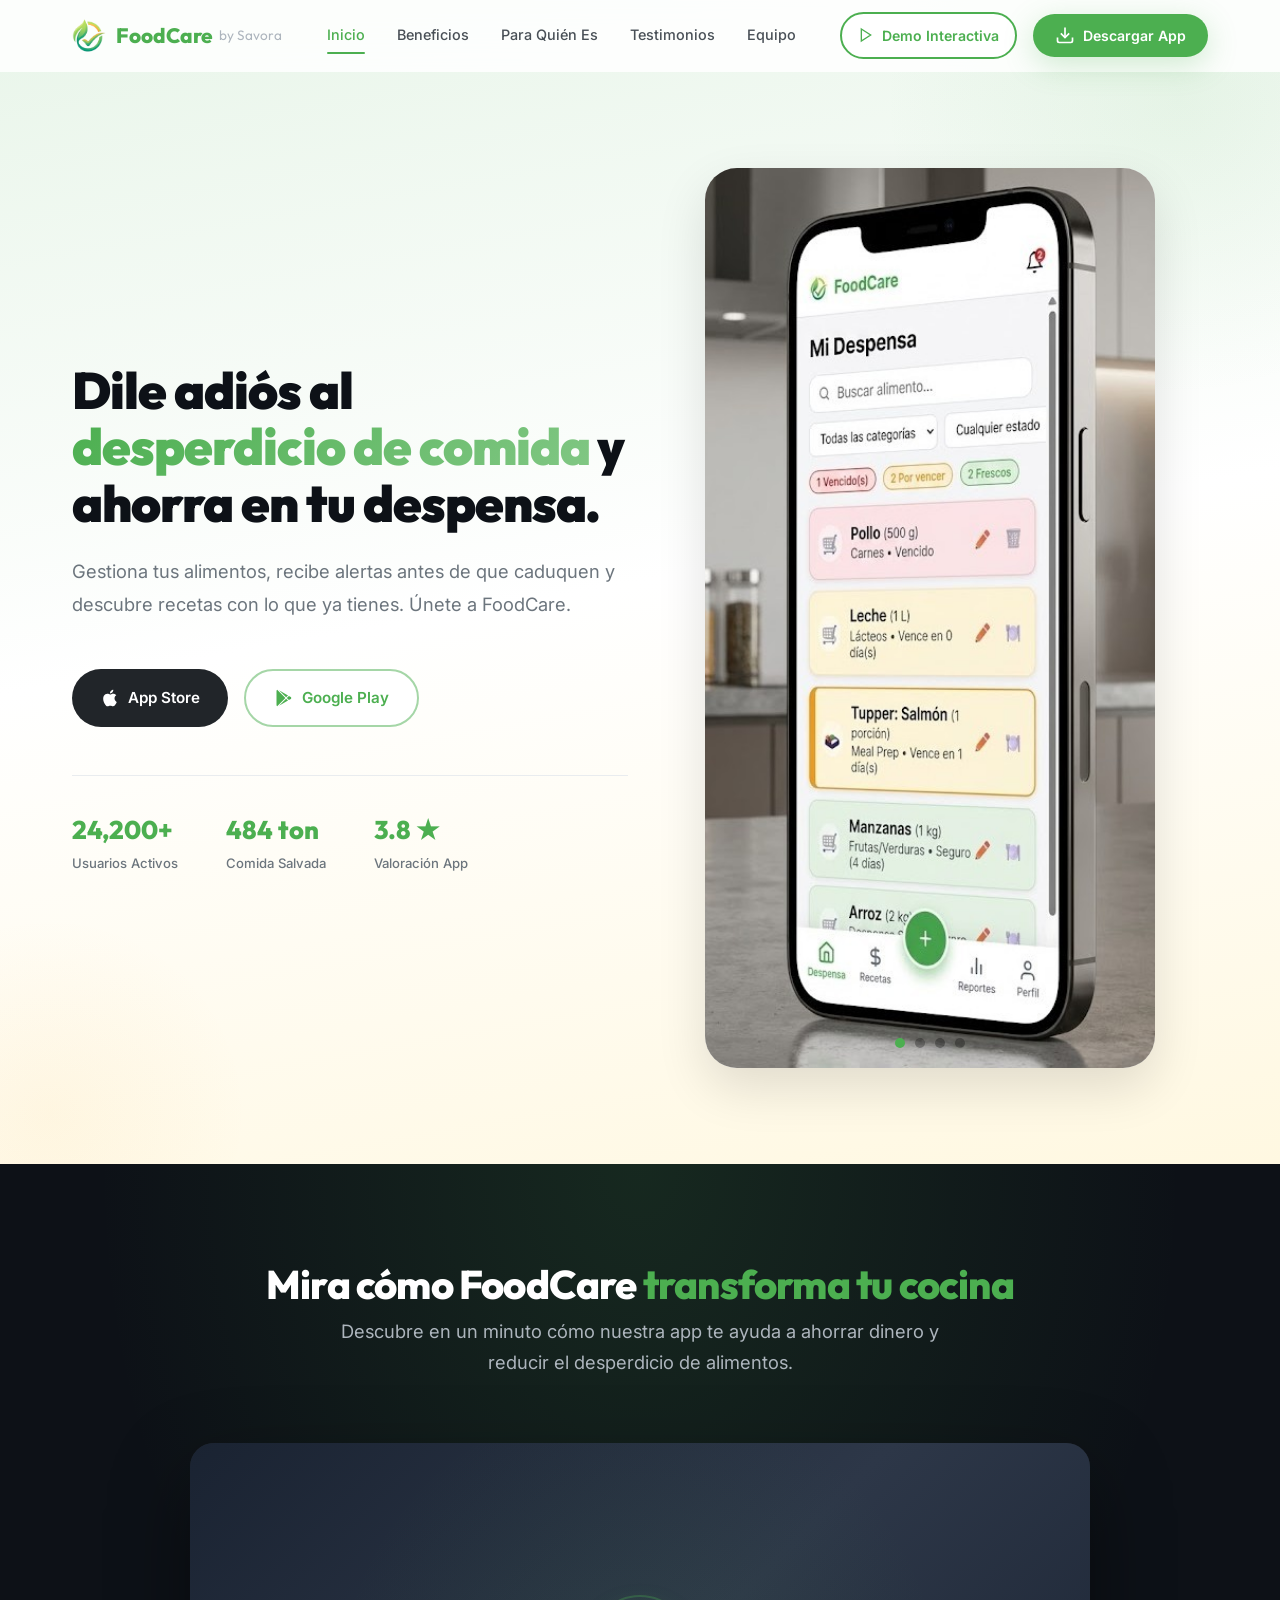
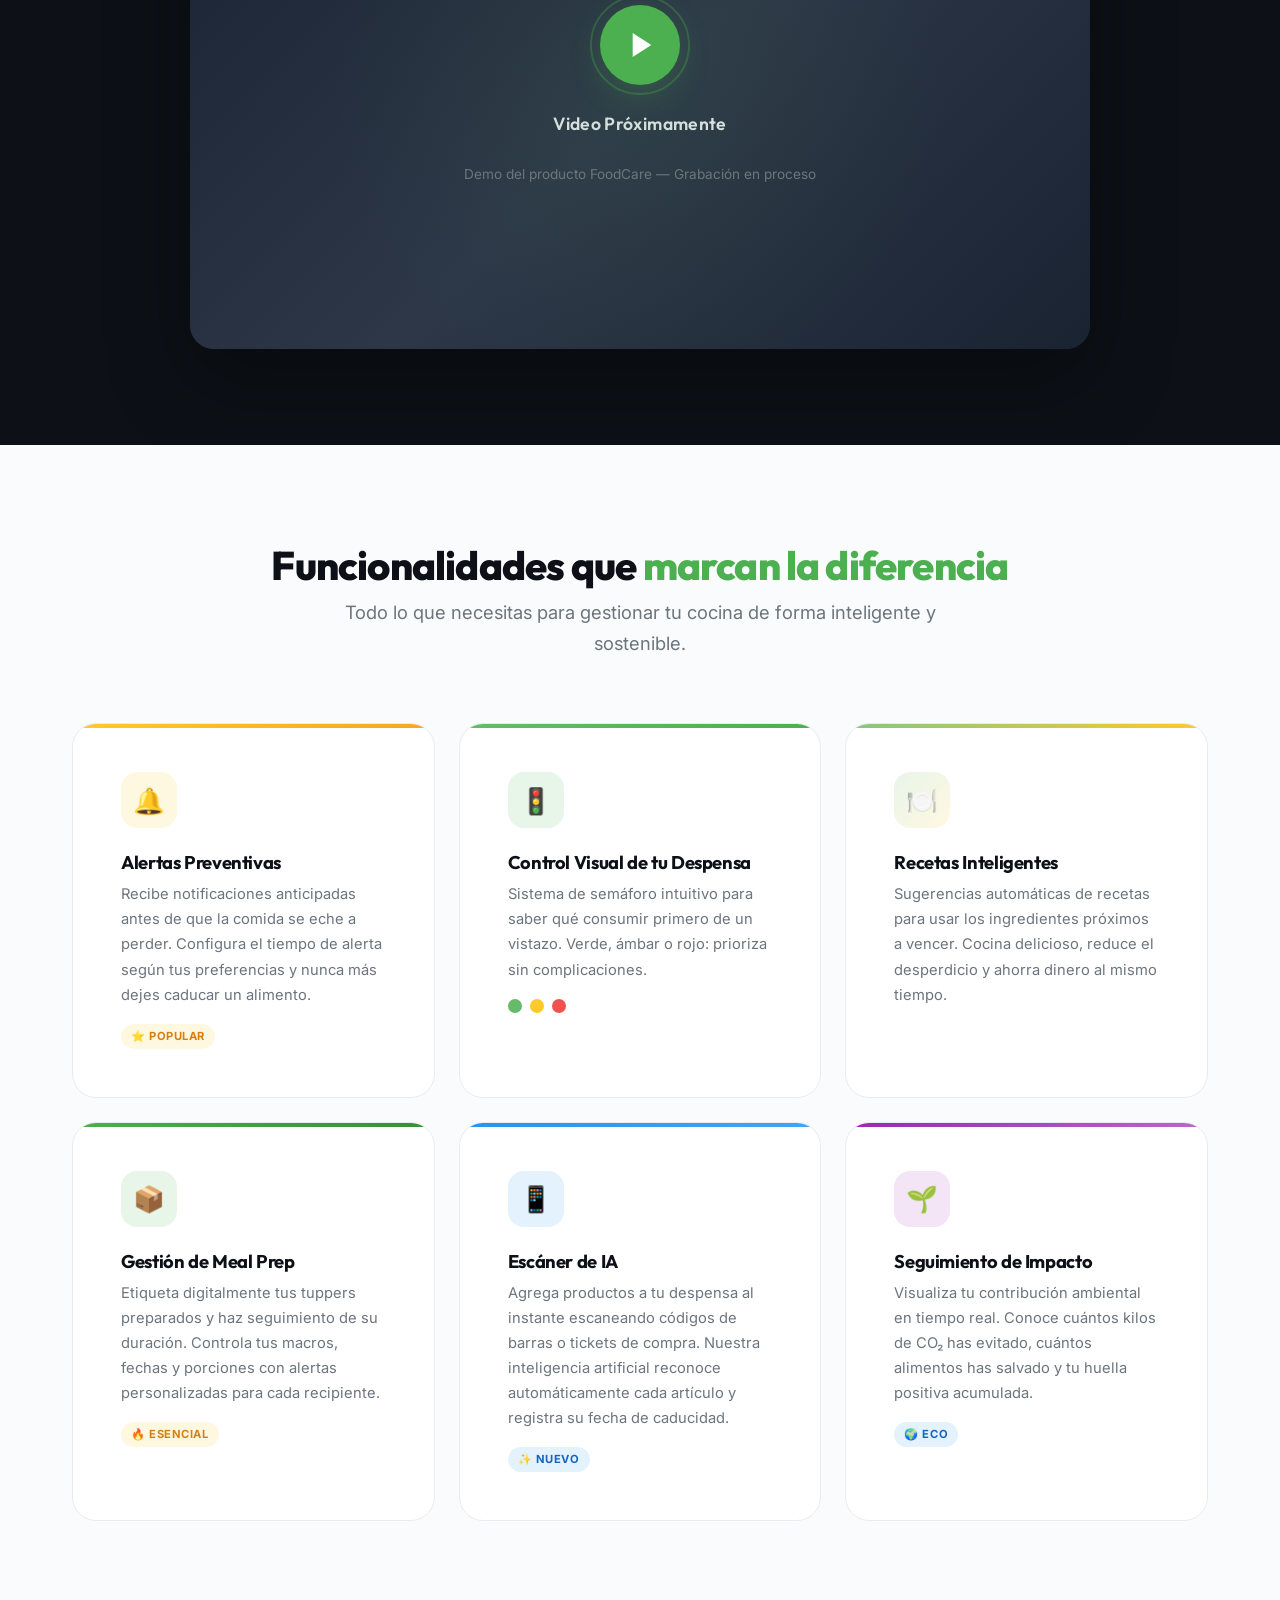
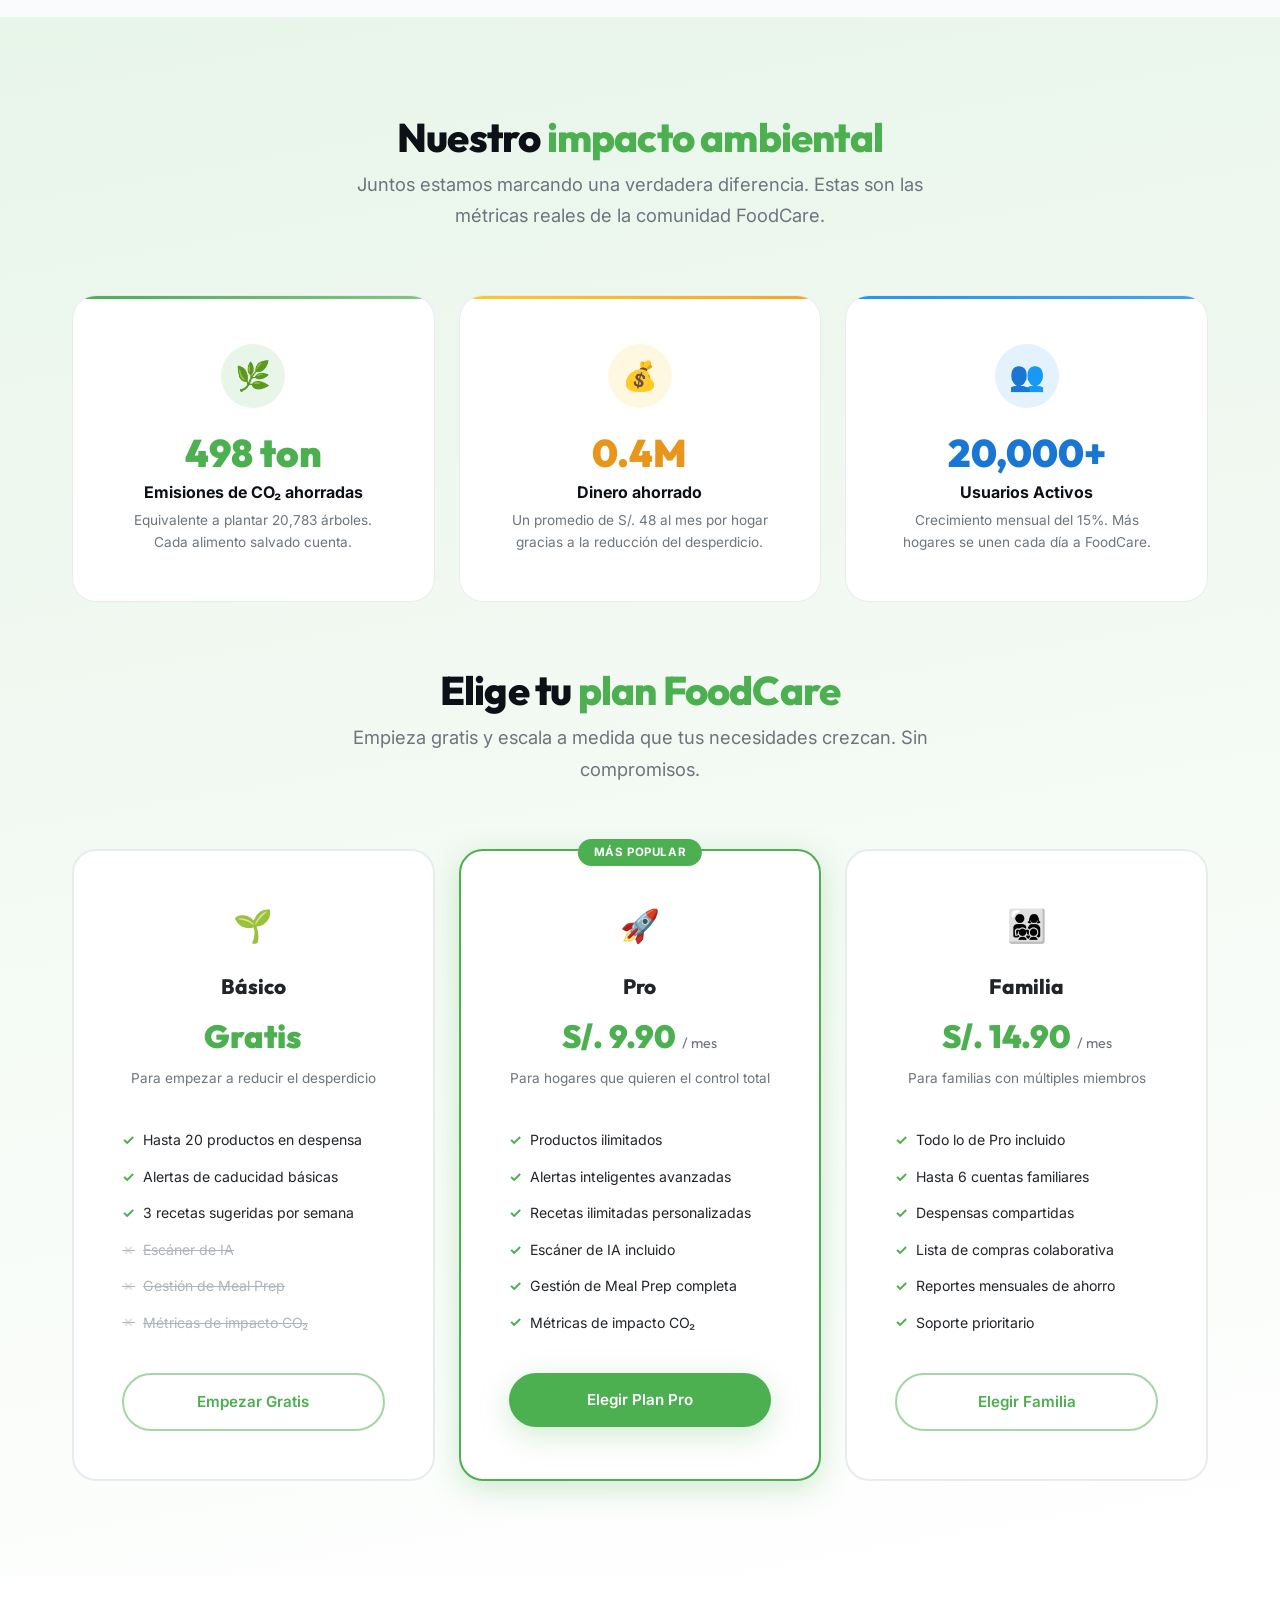
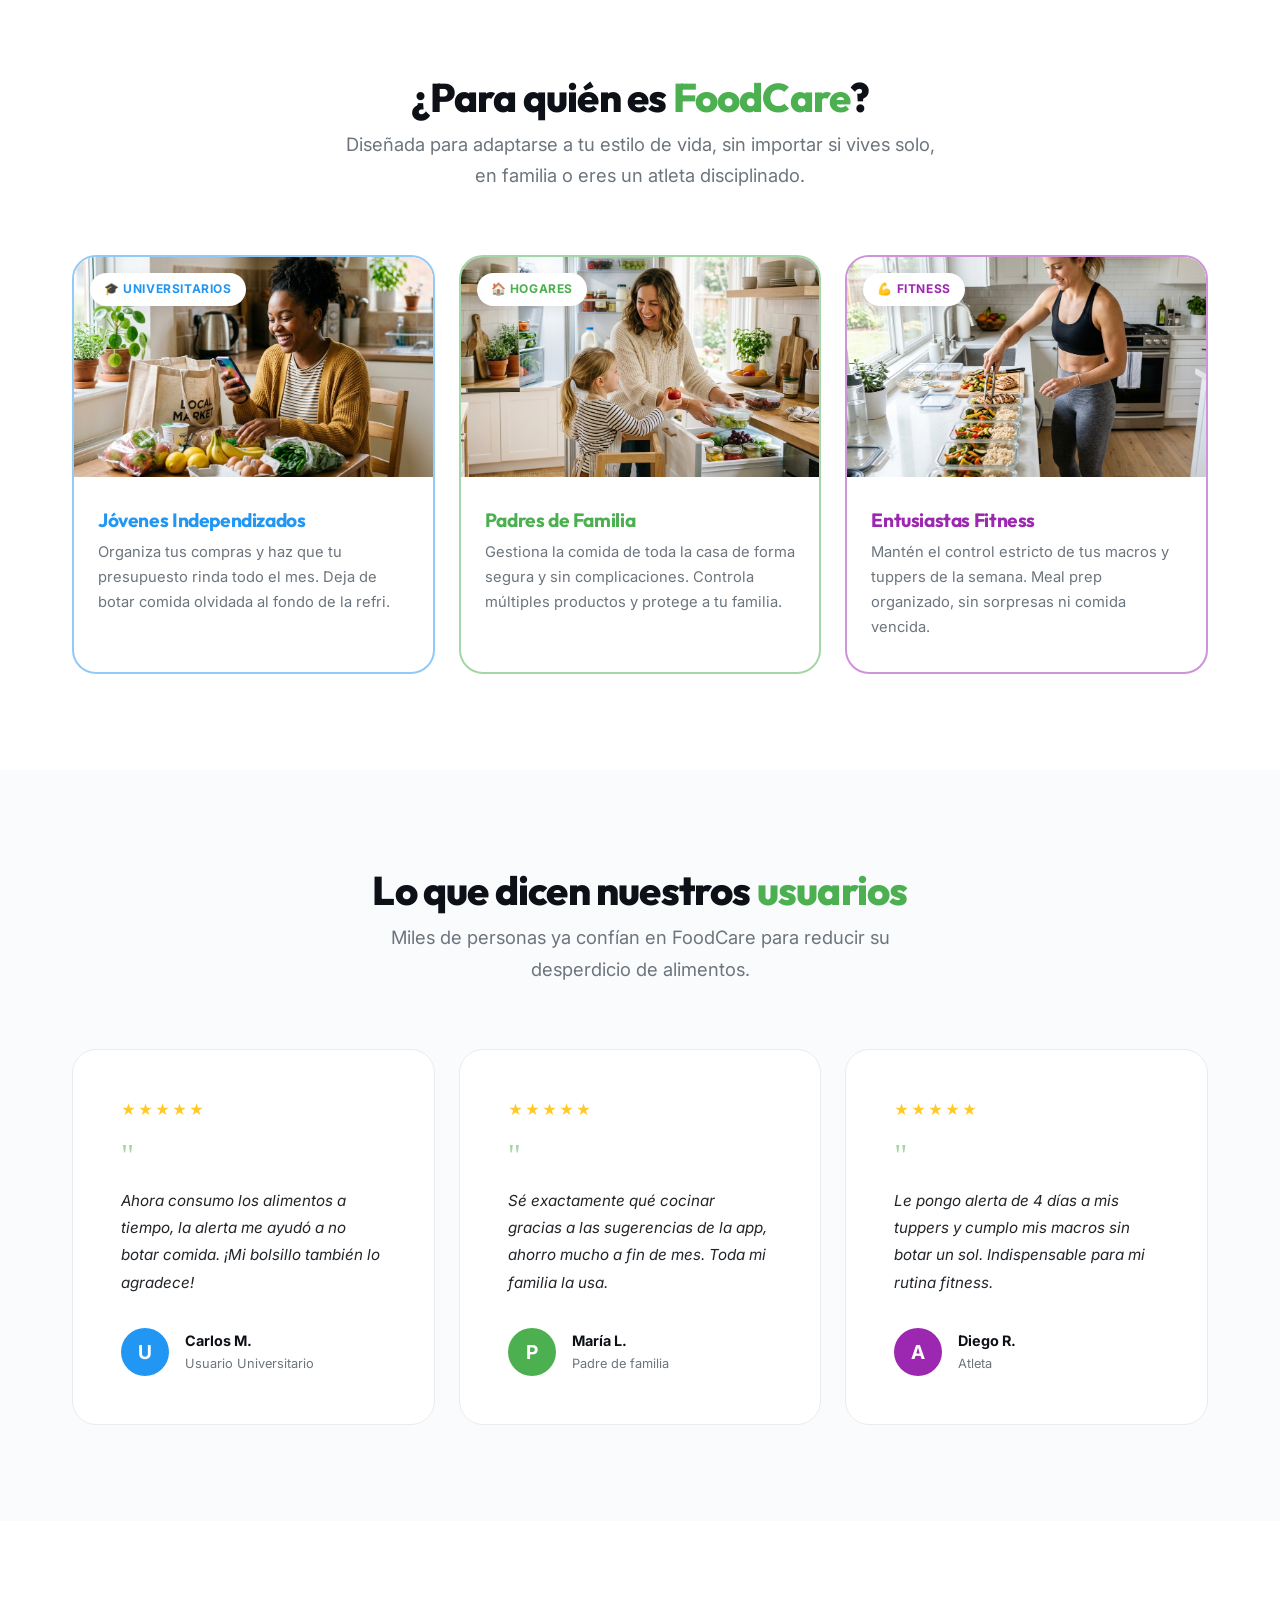
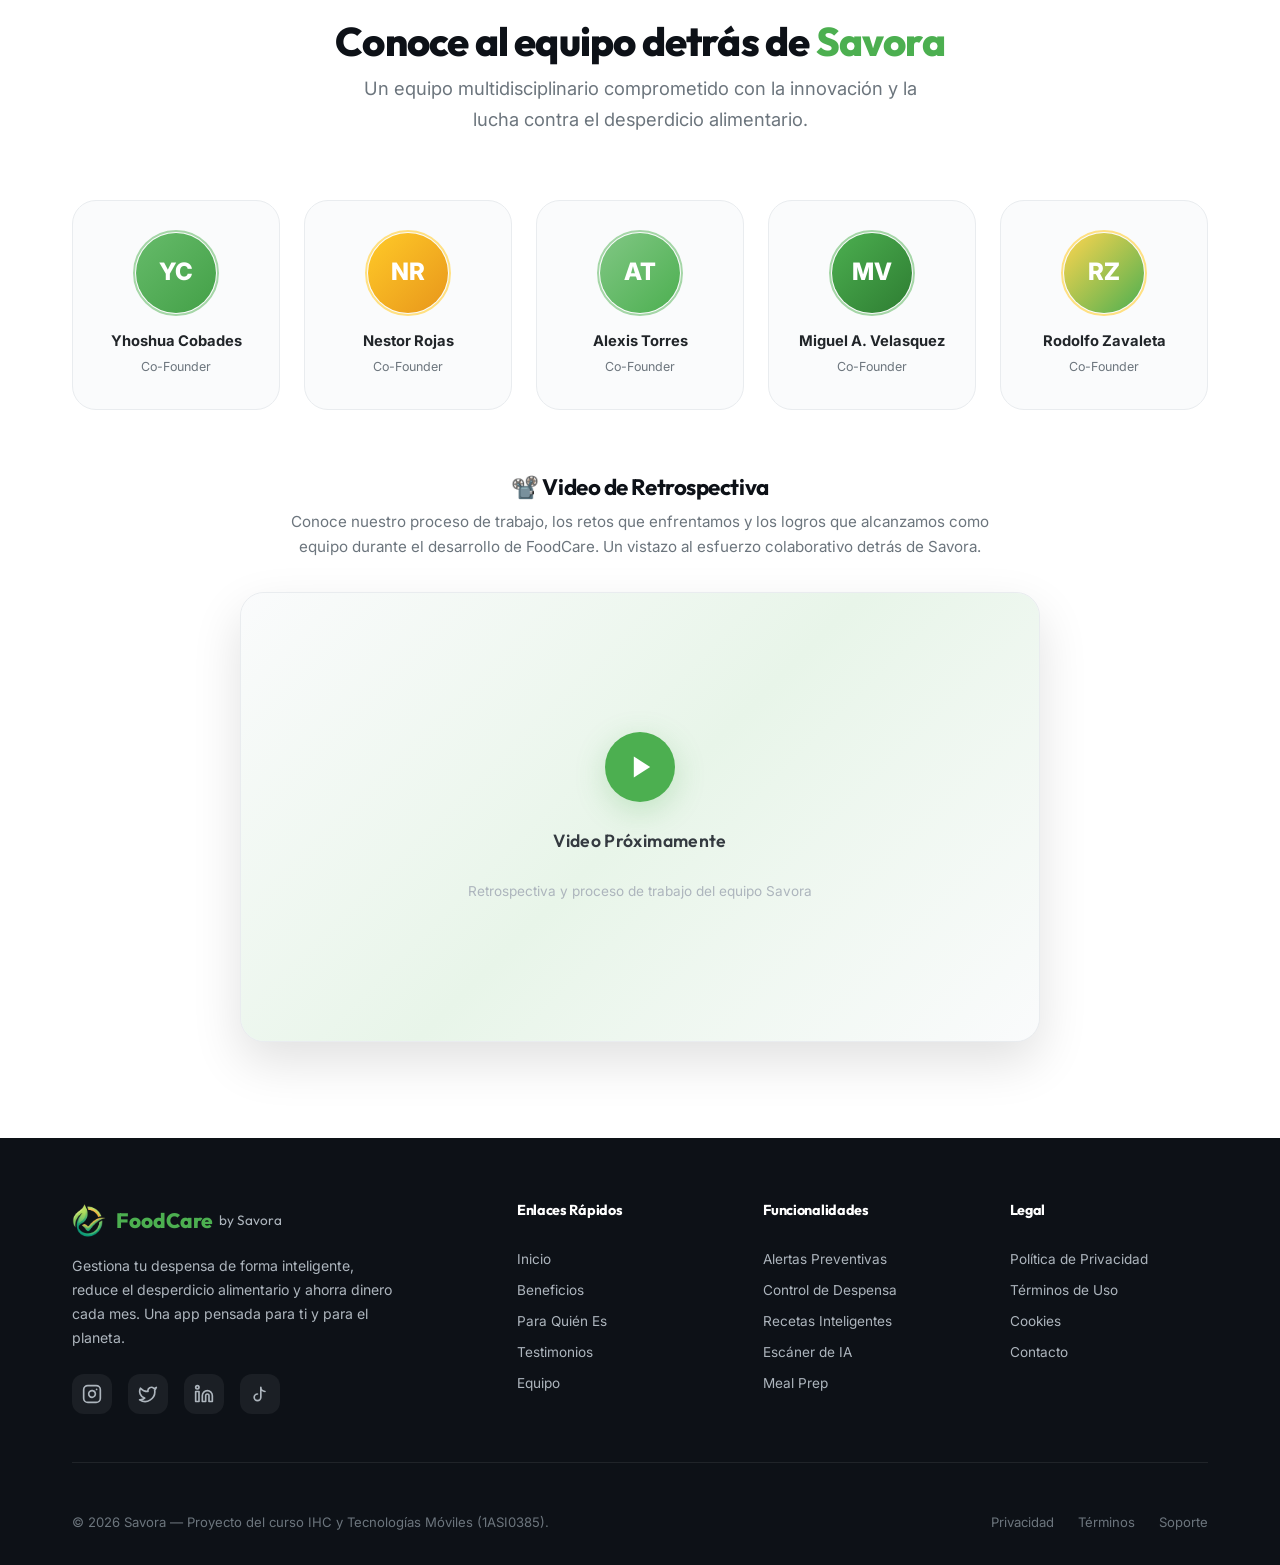
==== index.html @ dcda224a "chore: reestructuración de directorios y reubicación del favicon" ====
<!DOCTYPE html>
<html lang="es">
<head>
  <meta charset="UTF-8">
  <meta name="viewport" content="width=device-width, initial-scale=1.0">
  <meta name="description" content="FoodCare by Savora — Gestiona tu despensa, recibe alertas antes de que los alimentos caduquen, descubre recetas inteligentes y reduce el desperdicio de comida.">
  <meta name="keywords" content="FoodCare, Savora, desperdicio comida, despensa inteligente, meal prep, recetas, alertas caducidad">
  <meta name="author" content="Savora">
  <title>FoodCare by Savora — Dile adiós al desperdicio de comida</title>
  <link rel="stylesheet" href="assets/styles/styles.css">
  <link rel="icon" type="image/x-icon" href="favicon.ico">
  <link rel="icon" type="image/png" href="assets/images/foodcare_logo.png">
</head>
<body>

  <!-- ============================================
       HEADER — Z-Pattern Entry Point (Logo ← → CTA)
       ============================================ -->
  <header class="header" id="header">
    <div class="container">
      <a href="#inicio" class="logo">
        <div class="logo-icon">
          <img src="assets/images/foodcare_logo.png" alt="FoodCare Logo">
        </div>
        FoodCare <span>by Savora</span>
      </a>

      <nav class="nav-links" id="nav-links">
        <a href="#inicio">Inicio</a>
        <a href="#beneficios">Beneficios</a>
        <a href="#para-quien">Para Quién Es</a>
        <a href="#testimonios">Testimonios</a>
        <a href="#equipo">Equipo</a>
      </nav>

      <div class="nav-cta">
        <a href="demo.html" class="btn btn-secondary" style="padding: 10px 16px; border: 2px solid var(--green-500); color: var(--green-500);">
          <svg class="btn-icon" viewBox="0 0 24 24" fill="none" stroke="currentColor" stroke-width="2" style="width:16px; height:16px;">
            <polygon points="5 3 19 12 5 21 5 3"></polygon>
          </svg>
          Demo Interactiva
        </a>
        <a href="#inicio" class="btn btn-primary" id="cta-descargar">
          <svg class="btn-icon" viewBox="0 0 24 24" fill="none" stroke="currentColor" stroke-width="2">
            <path d="M21 15v4a2 2 0 0 1-2 2H5a2 2 0 0 1-2-2v-4"/>
            <polyline points="7 10 12 15 17 10"/>
            <line x1="12" y1="15" x2="12" y2="3"/>
          </svg>
          Descargar App
        </a>
      </div>

      <button class="mobile-toggle" id="mobile-toggle" aria-label="Menú">
        <span></span>
        <span></span>
        <span></span>
      </button>
    </div>

  </header>

  <!-- ============================================
       HERO SECTION — Z-Pattern Layout (6+6 Grid)
       Eye path: Logo (top-L) → Nav/CTA (top-M)
                 → H1/subtitle (mid-L) → Phone mockup (mid-R)
                 → Download buttons (bottom-L)
                 → Probar demo / CTA (top-R)
       ============================================ -->
  <section class="hero" id="inicio">
    <div class="container">
      <!-- Left 6 columns: Content -->
      <div class="hero-content">
        <h1>
          Dile adiós al <span class="gradient-text">desperdicio de comida</span> y ahorra en tu despensa.
        </h1>

        <p class="hero-subtitle">
          Gestiona tus alimentos, recibe alertas antes de que caduquen y descubre recetas con lo que ya tienes. Únete a FoodCare.
        </p>

        <div class="hero-buttons">
          <a href="#" class="btn btn-dark" id="btn-appstore">
            <svg class="btn-icon" viewBox="0 0 24 24" fill="currentColor">
              <path d="M18.71 19.5c-.83 1.24-1.71 2.45-3.05 2.47-1.34.03-1.77-.79-3.29-.79-1.53 0-2 .77-3.27.82-1.31.05-2.3-1.32-3.14-2.53C4.25 17 2.94 12.45 4.7 9.39c.87-1.52 2.43-2.48 4.12-2.51 1.28-.02 2.5.87 3.29.87.78 0 2.26-1.07 3.8-.91.65.03 2.47.26 3.64 1.98-.09.06-2.17 1.28-2.15 3.81.03 3.02 2.65 4.03 2.68 4.04-.03.07-.42 1.44-1.38 2.83M13 3.5c.73-.83 1.94-1.46 2.94-1.5.13 1.17-.34 2.35-1.04 3.19-.69.85-1.83 1.51-2.95 1.42-.15-1.15.41-2.35 1.05-3.11z"/>
            </svg>
            App Store
          </a>
          <a href="#" class="btn btn-secondary" id="btn-googleplay">
            <svg class="btn-icon" viewBox="0 0 24 24" fill="currentColor">
              <path d="M3,20.5V3.5C3,2.91 3.34,2.39 3.84,2.15L13.69,12L3.84,21.85C3.34,21.61 3,21.09 3,20.5M16.81,15.12L6.05,21.34L14.54,12.85L16.81,15.12M20.16,10.81C20.5,11.08 20.75,11.5 20.75,12C20.75,12.5 20.53,12.9 20.18,13.18L17.89,14.5L15.39,12L17.89,9.5L20.16,10.81M6.05,2.66L16.81,8.88L14.54,11.15L6.05,2.66Z"/>
            </svg>
            Google Play
          </a>
          <a href="demo.html" class="btn btn-primary btn-demo-mobile">
            Probar Demo Interactiva
          </a>
        </div>

        <div class="hero-stats">
          <div class="stat-item">
            <div class="stat-number" data-target="25000" data-suffix="+">0</div>
            <div class="stat-label">Usuarios Activos</div>
          </div>
          <div class="stat-item">
            <div class="stat-number" data-target="500" data-suffix=" ton">0</div>
            <div class="stat-label">Comida Salvada</div>
          </div>
          <div class="stat-item">
            <div class="stat-number" data-target="4" data-suffix=".8 ★">0</div>
            <div class="stat-label">Valoración App</div>
          </div>
        </div>
      </div>

      <!-- Right 6 columns: Visual -->
      <div class="hero-visual">
        <div class="hero-glow"></div>
        <div class="hero-phone">
          <div class="hero-carousel" id="hero-carousel">
            <div class="carousel-slides">
              <img src="assets/images/savora_pantry_mockup.jpg" class="carousel-slide active" alt="Despensa Inteligente">
              <img src="assets/images/savora_recipes_mockup.jpg" class="carousel-slide" alt="IA Recetas">
              <img src="assets/images/savora_reports_mockup.jpg" class="carousel-slide" alt="Reportes y Ahorro">
              <img src="assets/images/savora_profile_mockup.jpg" class="carousel-slide" alt="Perfil">
            </div>
            <div class="carousel-dots" id="carousel-dots">
              <span class="dot active" data-index="0"></span>
              <span class="dot" data-index="1"></span>
              <span class="dot" data-index="2"></span>
              <span class="dot" data-index="3"></span>
            </div>
          </div>
        </div>


      </div>
    </div>
  </section>

  <!-- ============================================
       PRODUCT VIDEO — Elegant Placeholder
       (No broken iframes — video coming soon)
       ============================================ -->
  <section class="video-section section-padding" id="demo">
    <div class="container">
      <h2 class="section-title reveal">Mira cómo FoodCare <span class="highlight">transforma tu cocina</span></h2>
      <p class="section-subtitle reveal reveal-delay-1">
        Descubre en un minuto cómo nuestra app te ayuda a ahorrar dinero y reducir el desperdicio de alimentos.
      </p>

      <div class="video-wrapper reveal reveal-delay-2">
        <div class="video-placeholder" id="video-promo-placeholder">
          <div class="play-btn-wrapper">
            <div class="play-btn-ring"></div>
            <div class="play-btn-large">
              <svg viewBox="0 0 24 24"><polygon points="5,3 19,12 5,21"/></svg>
            </div>
          </div>
          <div class="video-placeholder-label">Video Próximamente</div>
          <div class="video-placeholder-sublabel">Demo del producto FoodCare — Grabación en proceso</div>
        </div>
      </div>
    </div>
  </section>

  <!-- ============================================
       FEATURES — 6 Cards, 3-Column Grid (F-Pattern Scan)
       Added: Escáner de IA + Meal Prep prominence
       ============================================ -->
  <section class="features section-padding" id="beneficios">
    <div class="container">
      <h2 class="section-title reveal">Funcionalidades que <span class="highlight">marcan la diferencia</span></h2>
      <p class="section-subtitle reveal reveal-delay-1">
        Todo lo que necesitas para gestionar tu cocina de forma inteligente y sostenible.
      </p>

      <div class="features-grid">
        <!-- Feature 1: Alertas Preventivas -->
        <div class="feature-card reveal">
          <div class="feature-icon">🔔</div>
          <h3>Alertas Preventivas</h3>
          <p>Recibe notificaciones anticipadas antes de que la comida se eche a perder. Configura el tiempo de alerta según tus preferencias y nunca más dejes caducar un alimento.</p>
          <span class="feature-tag tag-popular">⭐ Popular</span>
        </div>

        <!-- Feature 2: Control Visual de tu Despensa -->
        <div class="feature-card reveal reveal-delay-1">
          <div class="feature-icon">🚦</div>
          <h3>Control Visual de tu Despensa</h3>
          <p>Sistema de semáforo intuitivo para saber qué consumir primero de un vistazo. Verde, ámbar o rojo: prioriza sin complicaciones.</p>
          <div class="semaforo">
            <div class="semaforo-dot green" title="Fresco"></div>
            <div class="semaforo-dot amber" title="Consumir pronto"></div>
            <div class="semaforo-dot red" title="Urgente"></div>
          </div>
        </div>

        <!-- Feature 3: Recetas Inteligentes -->
        <div class="feature-card reveal reveal-delay-2">
          <div class="feature-icon">🍽️</div>
          <h3>Recetas Inteligentes</h3>
          <p>Sugerencias automáticas de recetas para usar los ingredientes próximos a vencer. Cocina delicioso, reduce el desperdicio y ahorra dinero al mismo tiempo.</p>
        </div>

        <!-- Feature 4: Gestión de Meal Prep -->
        <div class="feature-card reveal reveal-delay-3">
          <div class="feature-icon">📦</div>
          <h3>Gestión de Meal Prep</h3>
          <p>Etiqueta digitalmente tus tuppers preparados y haz seguimiento de su duración. Controla tus macros, fechas y porciones con alertas personalizadas para cada recipiente.</p>
          <span class="feature-tag tag-popular">🔥 Esencial</span>
        </div>

        <!-- Feature 5: Escáner de IA (NEW) -->
        <div class="feature-card reveal reveal-delay-4">
          <div class="feature-icon">📱</div>
          <h3>Escáner de IA</h3>
          <p>Agrega productos a tu despensa al instante escaneando códigos de barras o tickets de compra. Nuestra inteligencia artificial reconoce automáticamente cada artículo y registra su fecha de caducidad.</p>
          <span class="feature-tag tag-new">✨ Nuevo</span>
        </div>

        <!-- Feature 6: Seguimiento de Impacto (NEW) -->
        <div class="feature-card reveal reveal-delay-5">
          <div class="feature-icon">🌱</div>
          <h3>Seguimiento de Impacto</h3>
          <p>Visualiza tu contribución ambiental en tiempo real. Conoce cuántos kilos de CO₂ has evitado, cuántos alimentos has salvado y tu huella positiva acumulada.</p>
          <span class="feature-tag tag-new">🌍 Eco</span>
        </div>
      </div>
    </div>
  </section>

  <!-- ============================================
       IMPACT METRICS & SUBSCRIPTION PLANS (NEW)
       3-column grid for metrics + 3-column for plans
       ============================================ -->
  <section class="impact-section section-padding" id="impacto">
    <div class="container">
      <h2 class="section-title reveal">Nuestro <span class="highlight">impacto ambiental</span></h2>
      <p class="section-subtitle reveal reveal-delay-1">
        Juntos estamos marcando una verdadera diferencia. Estas son las métricas reales de la comunidad FoodCare.
      </p>

      <!-- Impact Metrics — 3 cards -->
      <div class="impact-grid">
        <div class="impact-card reveal">
          <div class="impact-icon">🌿</div>
          <div class="impact-number" data-target="1247" data-suffix=" ton">0</div>
          <div class="impact-label">Emisiones de CO₂ ahorradas</div>
          <div class="impact-desc">Equivalente a plantar 20,783 árboles. Cada alimento salvado cuenta.</div>
        </div>

        <div class="impact-card reveal reveal-delay-1">
          <div class="impact-icon">💰</div>
          <div class="impact-number" data-target="2" data-suffix=".4M">0</div>
          <div class="impact-label">Dinero ahorrado</div>
          <div class="impact-desc">Un promedio de S/. 48 al mes por hogar gracias a la reducción del desperdicio.</div>
        </div>

        <div class="impact-card reveal reveal-delay-2">
          <div class="impact-icon">👥</div>
          <div class="impact-number" data-target="50000" data-suffix="+">0</div>
          <div class="impact-label">Usuarios Activos</div>
          <div class="impact-desc">Crecimiento mensual del 15%. Más hogares se unen cada día a FoodCare.</div>
        </div>
      </div>

      <!-- Subscription Plans -->
      <h2 class="section-title reveal" style="margin-top: var(--space-3xl);">Elige tu <span class="highlight">plan FoodCare</span></h2>
      <p class="section-subtitle reveal reveal-delay-1">
        Empieza gratis y escala a medida que tus necesidades crezcan. Sin compromisos.
      </p>

      <div class="plans-grid">
        <!-- Plan Free -->
        <div class="plan-card reveal">
          <div class="plan-icon">🌱</div>
          <div class="plan-name">Básico</div>
          <div class="plan-price">Gratis</div>
          <div class="plan-desc">Para empezar a reducir el desperdicio</div>
          <ul class="plan-features">
            <li>Hasta 20 productos en despensa</li>
            <li>Alertas de caducidad básicas</li>
            <li>3 recetas sugeridas por semana</li>
            <li class="disabled">Escáner de IA</li>
            <li class="disabled">Gestión de Meal Prep</li>
            <li class="disabled">Métricas de impacto CO₂</li>
          </ul>
          <a href="#" class="btn btn-secondary">Empezar Gratis</a>
        </div>

        <!-- Plan Pro (Featured) -->
        <div class="plan-card plan-featured reveal reveal-delay-1">
          <div class="plan-badge">Más Popular</div>
          <div class="plan-icon">🚀</div>
          <div class="plan-name">Pro</div>
          <div class="plan-price">S/. 9.90 <span>/ mes</span></div>
          <div class="plan-desc">Para hogares que quieren el control total</div>
          <ul class="plan-features">
            <li>Productos ilimitados</li>
            <li>Alertas inteligentes avanzadas</li>
            <li>Recetas ilimitadas personalizadas</li>
            <li>Escáner de IA incluido</li>
            <li>Gestión de Meal Prep completa</li>
            <li>Métricas de impacto CO₂</li>
          </ul>
          <a href="#" class="btn btn-primary">Elegir Plan Pro</a>
        </div>

        <!-- Plan Familia -->
        <div class="plan-card reveal reveal-delay-2">
          <div class="plan-icon">👨‍👩‍👧‍👦</div>
          <div class="plan-name">Familia</div>
          <div class="plan-price">S/. 14.90 <span>/ mes</span></div>
          <div class="plan-desc">Para familias con múltiples miembros</div>
          <ul class="plan-features">
            <li>Todo lo de Pro incluido</li>
            <li>Hasta 6 cuentas familiares</li>
            <li>Despensas compartidas</li>
            <li>Lista de compras colaborativa</li>
            <li>Reportes mensuales de ahorro</li>
            <li>Soporte prioritario</li>
          </ul>
          <a href="#" class="btn btn-secondary">Elegir Familia</a>
        </div>
      </div>
    </div>
  </section>

  <!-- ============================================
       PARA QUIÉN ES — Segmentos con colores diferenciadores
       Azul (Estudiantes), Verde (Hogares), Morado (Fitness)
       3-column grid (4-col each in 12-col system)
       ============================================ -->
  <section class="audience section-padding" id="para-quien">
    <div class="container">
      <h2 class="section-title reveal">¿Para quién es <span class="highlight">FoodCare</span>?</h2>
      <p class="section-subtitle reveal reveal-delay-1">
        Diseñada para adaptarse a tu estilo de vida, sin importar si vives solo, en familia o eres un atleta disciplinado.
      </p>

      <div class="audience-grid">
        <!-- Card 1: Jóvenes — AZUL -->
        <div class="audience-card segment-blue reveal">
          <div class="audience-img-wrapper">
            <img src="assets/images/segment_students.png" alt="Joven organizando su despensa con FoodCare" class="audience-img" loading="lazy">
            <span class="audience-tag">🎓 Universitarios</span>
          </div>
          <div class="audience-body">
            <h3>Jóvenes Independizados</h3>
            <p>Organiza tus compras y haz que tu presupuesto rinda todo el mes. Deja de botar comida olvidada al fondo de la refri.</p>
          </div>
        </div>

        <!-- Card 2: Padres de Familia — VERDE -->
        <div class="audience-card segment-green reveal reveal-delay-1">
          <div class="audience-img-wrapper">
            <img src="assets/images/segment_family.png" alt="Familia gestionando su cocina con FoodCare" class="audience-img" loading="lazy">
            <span class="audience-tag">🏠 Hogares</span>
          </div>
          <div class="audience-body">
            <h3>Padres de Familia</h3>
            <p>Gestiona la comida de toda la casa de forma segura y sin complicaciones. Controla múltiples productos y protege a tu familia.</p>
          </div>
        </div>

        <!-- Card 3: Fitness — MORADO -->
        <div class="audience-card segment-purple reveal reveal-delay-2">
          <div class="audience-img-wrapper">
            <img src="assets/images/segment_fitness.png" alt="Atleta preparando meal prep con FoodCare" class="audience-img" loading="lazy">
            <span class="audience-tag">💪 Fitness</span>
          </div>
          <div class="audience-body">
            <h3>Entusiastas Fitness</h3>
            <p>Mantén el control estricto de tus macros y tuppers de la semana. Meal prep organizado, sin sorpresas ni comida vencida.</p>
          </div>
        </div>
      </div>
    </div>
  </section>

  <!-- ============================================
       TESTIMONIOS — 3 columns, F-Pattern scan
       ============================================ -->
  <section class="testimonials section-padding" id="testimonios">
    <div class="container">
      <h2 class="section-title reveal">Lo que dicen nuestros <span class="highlight">usuarios</span></h2>
      <p class="section-subtitle reveal reveal-delay-1">
        Miles de personas ya confían en FoodCare para reducir su desperdicio de alimentos.
      </p>

      <div class="testimonials-grid">
        <!-- Testimonio 1: Universitario -->
        <div class="testimonial-card reveal">
          <div class="testimonial-stars">★★★★★</div>
          <div class="testimonial-quote">"</div>
          <p class="testimonial-text">Ahora consumo los alimentos a tiempo, la alerta me ayudó a no botar comida. ¡Mi bolsillo también lo agradece!</p>
          <div class="testimonial-author">
            <div class="testimonial-avatar">U</div>
            <div>
              <div class="testimonial-name">Carlos M.</div>
              <div class="testimonial-role">Usuario Universitario</div>
            </div>
          </div>
        </div>

        <!-- Testimonio 2: Padre de familia -->
        <div class="testimonial-card reveal reveal-delay-1">
          <div class="testimonial-stars">★★★★★</div>
          <div class="testimonial-quote">"</div>
          <p class="testimonial-text">Sé exactamente qué cocinar gracias a las sugerencias de la app, ahorro mucho a fin de mes. Toda mi familia la usa.</p>
          <div class="testimonial-author">
            <div class="testimonial-avatar">P</div>
            <div>
              <div class="testimonial-name">María L.</div>
              <div class="testimonial-role">Padre de familia</div>
            </div>
          </div>
        </div>

        <!-- Testimonio 3: Atleta -->
        <div class="testimonial-card reveal reveal-delay-2">
          <div class="testimonial-stars">★★★★★</div>
          <div class="testimonial-quote">"</div>
          <p class="testimonial-text">Le pongo alerta de 4 días a mis tuppers y cumplo mis macros sin botar un sol. Indispensable para mi rutina fitness.</p>
          <div class="testimonial-author">
            <div class="testimonial-avatar">A</div>
            <div>
              <div class="testimonial-name">Diego R.</div>
              <div class="testimonial-role">Atleta</div>
            </div>
          </div>
        </div>
      </div>
    </div>
  </section>

  <!-- ============================================
       ABOUT THE TEAM — SAVORA
       ============================================ -->
  <section class="team section-padding" id="equipo">
    <div class="container">
      <h2 class="section-title reveal">Conoce al equipo detrás de <span class="highlight">Savora</span></h2>
      <p class="section-subtitle reveal reveal-delay-1">
        Un equipo multidisciplinario comprometido con la innovación y la lucha contra el desperdicio alimentario.
      </p>

      <div class="team-grid">
        <!-- Member 1 -->
        <div class="team-card reveal">
          <div class="team-avatar">YC</div>
          <div class="team-name">Yhoshua Cobades</div>
          <div class="team-role">Co-Founder</div>
        </div>

        <!-- Member 2 -->
        <div class="team-card reveal reveal-delay-1">
          <div class="team-avatar">NR</div>
          <div class="team-name">Nestor Rojas</div>
          <div class="team-role">Co-Founder</div>
        </div>

        <!-- Member 3 -->
        <div class="team-card reveal reveal-delay-2">
          <div class="team-avatar">AT</div>
          <div class="team-name">Alexis Torres</div>
          <div class="team-role">Co-Founder</div>
        </div>

        <!-- Member 4 -->
        <div class="team-card reveal reveal-delay-3">
          <div class="team-avatar">MV</div>
          <div class="team-name">Miguel A. Velasquez</div>
          <div class="team-role">Co-Founder</div>
        </div>

        <!-- Member 5 -->
        <div class="team-card reveal reveal-delay-4">
          <div class="team-avatar">RZ</div>
          <div class="team-name">Rodolfo Zavaleta</div>
          <div class="team-role">Co-Founder</div>
        </div>
      </div>

      <!-- Retrospective Video — Elegant Placeholder -->
      <div class="team-video-section reveal">
        <div class="team-video-intro">
          <h3>📽️ Video de Retrospectiva</h3>
          <p>Conoce nuestro proceso de trabajo, los retos que enfrentamos y los logros que alcanzamos como equipo durante el desarrollo de FoodCare. Un vistazo al esfuerzo colaborativo detrás de Savora.</p>
        </div>
        <div class="team-video-wrapper">
          <div class="team-video-placeholder" id="video-retro-placeholder">
            <div class="team-play-btn">
              <svg viewBox="0 0 24 24"><polygon points="5,3 19,12 5,21"/></svg>
            </div>
            <div class="video-placeholder-label" style="color: var(--gray-700);">Video Próximamente</div>
            <div class="video-placeholder-sublabel" style="color: var(--gray-400);">Retrospectiva y proceso de trabajo del equipo Savora</div>
          </div>
        </div>
      </div>
    </div>
  </section>

  <!-- ============================================
       FOOTER
       ============================================ -->
  <footer class="footer" id="footer">
    <div class="container">
      <div class="footer-grid">
        <!-- Brand -->
        <div class="footer-brand">
          <a href="#inicio" class="logo">
            <div class="logo-icon">
              <img src="assets/images/foodcare_logo.png" alt="FoodCare Logo">
            </div>
            FoodCare <span>by Savora</span>
          </a>
          <p>Gestiona tu despensa de forma inteligente, reduce el desperdicio alimentario y ahorra dinero cada mes. Una app pensada para ti y para el planeta.</p>
          <div class="footer-social">
            <a href="https://www.instagram.com/allx_torress" target="_blank" rel="noopener noreferrer" class="social-link" aria-label="Instagram" title="Instagram">
              <svg xmlns="http://www.w3.org/2000/svg" width="20" height="20" viewBox="0 0 24 24" fill="none" stroke="currentColor" stroke-width="2" stroke-linecap="round" stroke-linejoin="round"><rect x="2" y="2" width="20" height="20" rx="5" ry="5"></rect><path d="M16 11.37A4 4 0 1 1 12.63 8 4 4 0 0 1 16 11.37z"></path><line x1="17.5" y1="6.5" x2="17.51" y2="6.5"></line></svg>
            </a>
            <a href="https://github.com/YhoCZ/FoodCare" target="_blank" rel="noopener noreferrer" class="social-link" aria-label="Twitter" title="Twitter">
              <svg xmlns="http://www.w3.org/2000/svg" width="20" height="20" viewBox="0 0 24 24" fill="none" stroke="currentColor" stroke-width="2" stroke-linecap="round" stroke-linejoin="round"><path d="M22 4s-.7 2.1-2 3.4c1.6 10-9.4 17.3-18 11.6 2.2.1 4.4-.6 6-2C3 15.5.5 9.6 3 5c2.2 2.6 5.6 4.1 9 4-.9-4.2 4-6.6 7-3.8 1.1 0 3-1.2 3-1.2z"></path></svg>
            </a>
            <a href="https://www.linkedin.com/in/yhoshuacz" target="_blank" rel="noopener noreferrer" class="social-link" aria-label="LinkedIn" title="LinkedIn">
              <svg xmlns="http://www.w3.org/2000/svg" width="20" height="20" viewBox="0 0 24 24" fill="none" stroke="currentColor" stroke-width="2" stroke-linecap="round" stroke-linejoin="round"><path d="M16 8a6 6 0 0 1 6 6v7h-4v-7a2 2 0 0 0-2-2 2 2 0 0 0-2 2v7h-4v-7a6 6 0 0 1 6-6z"></path><rect x="2" y="9" width="4" height="12"></rect><circle cx="4" cy="4" r="2"></circle></svg>
            </a>
            <a href="https://www.tiktok.com/@alx_torres13" target="_blank" rel="noopener noreferrer" class="social-link" aria-label="TikTok" title="TikTok">
              <svg xmlns="http://www.w3.org/2000/svg" width="20" height="20" viewBox="0 0 24 24" fill="none" stroke="currentColor" stroke-width="2" stroke-linecap="round" stroke-linejoin="round"><path d="M9 12a4 4 0 1 0 4 4V4a5 5 0 0 0 5 5"></path></svg>
            </a>
          </div>
        </div>

        <!-- Quick Links -->
        <div class="footer-column">
          <h4>Enlaces Rápidos</h4>
          <a href="#inicio">Inicio</a>
          <a href="#beneficios">Beneficios</a>
          <a href="#para-quien">Para Quién Es</a>
          <a href="#testimonios">Testimonios</a>
          <a href="#equipo">Equipo</a>
        </div>

        <!-- Features -->
        <div class="footer-column">
          <h4>Funcionalidades</h4>
          <a href="#beneficios">Alertas Preventivas</a>
          <a href="#beneficios">Control de Despensa</a>
          <a href="#beneficios">Recetas Inteligentes</a>
          <a href="#beneficios">Escáner de IA</a>
          <a href="#beneficios">Meal Prep</a>
        </div>

        <!-- Legal -->
        <div class="footer-column">
          <h4>Legal</h4>
          <a href="#">Política de Privacidad</a>
          <a href="#">Términos de Uso</a>
          <a href="#">Cookies</a>
          <a href="#">Contacto</a>
        </div>
      </div>

      <div class="footer-bottom">
        <p>© 2026 Savora — Proyecto del curso IHC y Tecnologías Móviles (1ASI0385).</p>
        <div class="footer-legal">
          <a href="#">Privacidad</a>
          <a href="#">Términos</a>
          <a href="#">Soporte</a>
        </div>
      </div>
    </div>
  </footer>

  <script src="assets/js/script.js"></script>
</body>
</html>
---- assets/styles/styles.css ----
/* ============================================
   FOODCARE by SAVORA — Landing Page Styles
   IHC Audited Version — 12-Column Grid, Z/F Patterns
   Fresh Green #4CAF50, Segment Colors, Impact & Plans
   ============================================ */

/* ---------- Google Fonts ---------- */
@import url('https://fonts.googleapis.com/css2?family=Inter:wght@300;400;500;600;700;800;900&family=Outfit:wght@400;500;600;700;800&display=swap');

/* ---------- CSS Custom Properties ---------- */
:root {
  /* Primary Greens — Action Green per IHC spec */
  --green-50:  #e8f5e9;
  --green-100: #c8e6c9;
  --green-200: #a5d6a7;
  --green-300: #81c784;
  --green-400: #66bb6a;
  --green-500: #4CAF50;
  --green-600: #43A047;
  --green-700: #388E3C;
  --green-800: #2E7D32;
  --green-900: #1B5E20;

  /* Amber / Orange Alerts */
  --amber-50:  #fff8e1;
  --amber-100: #ffecb3;
  --amber-200: #ffe082;
  --amber-300: #ffd54f;
  --amber-400: #ffca28;
  --amber-500: #F5A623;
  --amber-600: #e8961b;
  --amber-700: #d4800f;
  --amber-800: #b86e0a;

  /* Red / Danger */
  --red-400: #ef5350;
  --red-500: #e53935;

  /* Segment Colors */
  --segment-blue:    #2196F3;
  --segment-blue-bg: #e3f2fd;
  --segment-blue-border: #90caf9;
  --segment-green:    #4CAF50;
  --segment-green-bg: #e8f5e9;
  --segment-green-border: #a5d6a7;
  --segment-purple:    #9C27B0;
  --segment-purple-bg: #f3e5f5;
  --segment-purple-border: #ce93d8;

  /* Neutrals */
  --white:     #ffffff;
  --gray-50:   #fafbfc;
  --gray-100:  #f4f6f8;
  --gray-200:  #e9ecef;
  --gray-300:  #dee2e6;
  --gray-400:  #adb5bd;
  --gray-500:  #6c757d;
  --gray-600:  #495057;
  --gray-700:  #343a40;
  --gray-800:  #212529;
  --gray-900:  #0d1117;

  /* Semantic */
  --bg-primary:    var(--white);
  --bg-secondary:  var(--gray-50);
  --bg-accent:     var(--green-50);
  --text-primary:  var(--gray-800);
  --text-secondary: var(--gray-500);
  --text-heading:  var(--gray-900);
  --brand-primary: var(--green-500);
  --brand-dark:    var(--green-700);
  --brand-light:   var(--green-100);

  /* Typography */
  --font-heading: 'Outfit', sans-serif;
  --font-body:    'Inter', sans-serif;

  /* Spacing */
  --space-xs:  0.25rem;
  --space-sm:  0.5rem;
  --space-md:  1rem;
  --space-lg:  1.5rem;
  --space-xl:  2rem;
  --space-2xl: 3rem;
  --space-3xl: 4rem;
  --space-4xl: 6rem;

  /* Border Radius */
  --radius-sm:  8px;
  --radius-md:  12px;
  --radius-lg:  16px;
  --radius-xl:  24px;
  --radius-2xl: 32px;
  --radius-full: 9999px;

  /* Shadows */
  --shadow-sm:  0 1px 3px rgba(0,0,0,0.06), 0 1px 2px rgba(0,0,0,0.04);
  --shadow-md:  0 4px 12px rgba(0,0,0,0.08);
  --shadow-lg:  0 10px 30px rgba(0,0,0,0.10);
  --shadow-xl:  0 20px 50px rgba(0,0,0,0.12);
  --shadow-green: 0 8px 30px rgba(76,175,80,0.25);
  --shadow-amber: 0 8px 30px rgba(245,166,35,0.25);

  /* Transitions */
  --transition-fast: 0.2s cubic-bezier(0.4, 0, 0.2, 1);
  --transition-base: 0.3s cubic-bezier(0.4, 0, 0.2, 1);
  --transition-slow: 0.5s cubic-bezier(0.4, 0, 0.2, 1);

  /* Layout — 12-column grid */
  --max-width: 1200px;
  --header-height: 72px;
  --grid-columns: 12;
  --grid-gap: 24px;
}

/* ---------- Reset & Base ---------- */
*,
*::before,
*::after {
  margin: 0;
  padding: 0;
  box-sizing: border-box;
}

html {
  scroll-behavior: smooth;
  font-size: 16px;
  -webkit-font-smoothing: antialiased;
  -moz-osx-font-smoothing: grayscale;
}

body {
  font-family: var(--font-body);
  color: var(--text-primary);
  background: var(--bg-primary);
  line-height: 1.7;
  overflow-x: hidden;
}

img {
  max-width: 100%;
  display: block;
}

a {
  text-decoration: none;
  color: inherit;
  transition: color var(--transition-fast);
}

ul {
  list-style: none;
}

h1, h2, h3, h4, h5, h6 {
  font-family: var(--font-heading);
  color: var(--text-heading);
  line-height: 1.2;
  letter-spacing: -0.02em;
}

/* ---------- 12-Column Grid System ---------- */
.container {
  max-width: var(--max-width);
  margin: 0 auto;
  padding: 0 var(--space-xl);
}

.grid-12 {
  display: grid;
  grid-template-columns: repeat(12, 1fr);
  gap: var(--grid-gap);
}

.col-span-6 { grid-column: span 6; }
.col-span-4 { grid-column: span 4; }
.col-span-3 { grid-column: span 3; }
.col-span-12 { grid-column: span 12; }

.section-padding {
  padding: var(--space-4xl) 0;
}

.section-title {
  font-size: clamp(1.8rem, 4vw, 2.5rem);
  font-weight: 800;
  text-align: center;
  margin-bottom: var(--space-sm);
}

.section-subtitle {
  font-size: clamp(1rem, 2vw, 1.15rem);
  color: var(--text-secondary);
  text-align: center;
  max-width: 600px;
  margin: 0 auto var(--space-3xl);
  font-weight: 400;
}

.highlight {
  color: var(--brand-primary);
}

/* ---------- Buttons — #4CAF50 Primary ---------- */
.btn {
  display: inline-flex;
  align-items: center;
  gap: var(--space-sm);
  padding: 14px 28px;
  font-family: var(--font-body);
  font-size: 0.95rem;
  font-weight: 600;
  border: none;
  border-radius: var(--radius-full);
  cursor: pointer;
  transition: all var(--transition-base);
  text-decoration: none;
  position: relative;
  overflow: hidden;
}

.btn::after {
  content: '';
  position: absolute;
  top: 50%;
  left: 50%;
  width: 0;
  height: 0;
  background: rgba(255,255,255,0.15);
  border-radius: 50%;
  transform: translate(-50%,-50%);
  transition: width 0.6s, height 0.6s;
}

.btn:hover::after {
  width: 300px;
  height: 300px;
}

.btn-primary {
  background: #4CAF50;
  color: var(--white);
  box-shadow: var(--shadow-green);
}

.btn-primary:hover {
  background: #43A047;
  transform: translateY(-2px);
  box-shadow: 0 12px 35px rgba(76,175,80,0.35);
}

.btn-secondary {
  background: var(--white);
  color: #4CAF50;
  border: 2px solid var(--green-200);
}

.btn-secondary:hover {
  background: var(--green-50);
  border-color: #4CAF50;
  transform: translateY(-2px);
}

.btn-dark {
  background: var(--gray-800);
  color: var(--white);
}

.btn-dark:hover {
  background: var(--gray-900);
  transform: translateY(-2px);
  box-shadow: var(--shadow-lg);
}

.btn-icon {
  width: 20px;
  height: 20px;
}

.btn-demo-mobile {
  display: none;
}

/* ============================================
   HEADER / NAVIGATION — Z-Pattern Entry
   ============================================ */
.header {
  position: fixed;
  top: 0;
  left: 0;
  right: 0;
  height: var(--header-height);
  z-index: 1000;
  transition: all var(--transition-base);
  background: rgba(255,255,255,0.85);
  backdrop-filter: blur(20px);
  -webkit-backdrop-filter: blur(20px);
  border-bottom: 1px solid transparent;
}

.header.scrolled {
  background: rgba(255,255,255,0.95);
  border-bottom: 1px solid var(--gray-200);
  box-shadow: var(--shadow-sm);
}

.header .container {
  display: flex;
  align-items: center;
  justify-content: space-between;
  height: 100%;
}

.logo {
  display: flex;
  align-items: center;
  gap: var(--space-sm);
  font-family: var(--font-heading);
  font-weight: 800;
  font-size: 1.3rem;
  color: var(--brand-primary);
}

.logo-icon {
  width: 36px;
  height: 36px;
  border-radius: var(--radius-md);
  overflow: hidden;
  display: flex;
  align-items: center;
  justify-content: center;
  flex-shrink: 0;
}

.logo-icon img {
  width: 100%;
  height: 100%;
  object-fit: contain;
}

.logo span {
  color: var(--gray-400);
  font-weight: 400;
  font-size: 0.85rem;
  margin-left: -2px;
}

.nav-links {
  display: flex;
  align-items: center;
  gap: var(--space-xl);
}

.nav-links a {
  font-size: 0.9rem;
  font-weight: 500;
  color: var(--gray-600);
  position: relative;
  padding: 4px 0;
}

.nav-links a::after {
  content: '';
  position: absolute;
  bottom: -2px;
  left: 0;
  width: 0;
  height: 2px;
  background: var(--brand-primary);
  border-radius: 2px;
  transition: width var(--transition-base);
}

.nav-links a:hover,
.nav-links a.active {
  color: var(--brand-primary);
}

.nav-links a:hover::after,
.nav-links a.active::after {
  width: 100%;
}

.nav-cta {
  display: flex;
  align-items: center;
  gap: var(--space-md);
}

.nav-cta .btn {
  padding: 10px 22px;
  font-size: 0.88rem;
}

/* Mobile Toggle */
.mobile-toggle {
  display: none;
  flex-direction: column;
  gap: 5px;
  cursor: pointer;
  padding: 5px;
  background: none;
  border: none;
}

.mobile-toggle span {
  width: 24px;
  height: 2px;
  background: var(--gray-700);
  border-radius: 2px;
  transition: all var(--transition-base);
}

/* ============================================
   HERO SECTION — Z-Pattern (6+6 Grid)
   Logo (top-left) → Nav (top-right) → H1 (mid-left)
   → Visual (mid-right) → CTA buttons (bottom-left)
   ============================================ */
.hero {
  padding-top: calc(var(--header-height) + var(--space-4xl));
  padding-bottom: var(--space-4xl);
  background: linear-gradient(170deg, var(--green-50) 0%, var(--white) 50%, var(--amber-50) 100%);
  position: relative;
  overflow: hidden;
  min-height: 90vh;
  display: flex;
  align-items: center;
}

.hero::before {
  content: '';
  position: absolute;
  top: -200px;
  right: -200px;
  width: 600px;
  height: 600px;
  background: radial-gradient(circle, rgba(76,175,80,0.08) 0%, transparent 70%);
  border-radius: 50%;
  pointer-events: none;
}

.hero::after {
  content: '';
  position: absolute;
  bottom: -150px;
  left: -150px;
  width: 400px;
  height: 400px;
  background: radial-gradient(circle, rgba(245,166,35,0.06) 0%, transparent 70%);
  border-radius: 50%;
  pointer-events: none;
}

/* Hero uses 12-col grid: content=6, visual=6 */
.hero .container {
  display: grid;
  grid-template-columns: repeat(12, 1fr);
  gap: var(--grid-gap);
  align-items: center;
  position: relative;
  z-index: 1;
}

.hero-content {
  grid-column: span 6;
  max-width: 560px;
}

.hero-badge {
  display: inline-flex;
  align-items: center;
  gap: var(--space-sm);
  background: var(--white);
  border: 1px solid var(--green-200);
  border-radius: var(--radius-full);
  padding: 6px 16px;
  font-size: 0.82rem;
  font-weight: 600;
  color: var(--brand-primary);
  margin-bottom: var(--space-xl);
  box-shadow: var(--shadow-sm);
  animation: fadeInUp 0.6s ease-out;
}

.hero-badge .dot {
  width: 8px;
  height: 8px;
  background: var(--brand-primary);
  border-radius: 50%;
  animation: pulse-dot 2s infinite;
}

@keyframes pulse-dot {
  0%, 100% { opacity: 1; transform: scale(1); }
  50% { opacity: 0.5; transform: scale(1.3); }
}

.hero h1 {
  font-size: clamp(2.2rem, 5vw, 3.2rem);
  font-weight: 900;
  line-height: 1.1;
  margin-bottom: var(--space-lg);
  animation: fadeInUp 0.6s ease-out 0.1s both;
}

.hero h1 .gradient-text {
  background: linear-gradient(135deg, #4CAF50, #81c784);
  -webkit-background-clip: text;
  -webkit-text-fill-color: transparent;
  background-clip: text;
}

.hero-subtitle {
  font-size: clamp(1rem, 2vw, 1.15rem);
  color: var(--text-secondary);
  line-height: 1.8;
  margin-bottom: var(--space-2xl);
  animation: fadeInUp 0.6s ease-out 0.2s both;
}

.hero-buttons {
  display: flex;
  gap: var(--space-md);
  flex-wrap: wrap;
  animation: fadeInUp 0.6s ease-out 0.3s both;
}

.hero-stats {
  display: flex;
  gap: var(--space-2xl);
  margin-top: var(--space-2xl);
  padding-top: var(--space-xl);
  border-top: 1px solid var(--gray-200);
  animation: fadeInUp 0.6s ease-out 0.4s both;
}

.stat-item .stat-number {
  font-family: var(--font-heading);
  font-size: 1.6rem;
  font-weight: 800;
  color: var(--brand-primary);
}

.stat-item .stat-label {
  font-size: 0.82rem;
  color: var(--text-secondary);
  font-weight: 500;
}

/* Hero Image / Mockup — right 6 cols */
.hero-visual {
  grid-column: span 6;
  position: relative;
  display: flex;
  justify-content: center;
  align-items: center;
  animation: fadeInRight 0.8s ease-out 0.3s both;
}

.hero-phone {
  position: relative;
  z-index: 2;
}

.hero-carousel {
  width: 450px;
  height: 900px; /* approximate to keep alignment */
  position: relative;
  border-radius: var(--radius-2xl);
  box-shadow: var(--shadow-xl);
  background: #fff;
  overflow: hidden;
}

.carousel-slides {
  width: 100%;
  height: 100%;
  position: relative;
}

.carousel-slide {
  position: absolute;
  top: 0;
  left: 0;
  width: 100%;
  height: 100%;
  object-fit: cover;
  opacity: 0;
  transition: opacity 0.8s ease-in-out;
}

.carousel-slide.active {
  opacity: 1;
  z-index: 2;
}

.carousel-dots {
  position: absolute;
  bottom: 20px;
  left: 50%;
  transform: translateX(-50%);
  display: flex;
  gap: 10px;
  z-index: 10;
}

.dot {
  width: 10px;
  height: 10px;
  border-radius: 50%;
  background: rgba(0,0,0,0.3);
  cursor: pointer;
  transition: background 0.3s;
}

.dot.active {
  background: var(--brand-primary);
}

.hero-glow {
  position: absolute;
  top: 50%;
  left: 50%;
  transform: translate(-50%, -50%);
  width: 350px;
  height: 350px;
  background: radial-gradient(circle, rgba(76,175,80,0.15) 0%, transparent 70%);
  border-radius: 50%;
  z-index: 1;
  animation: glow-pulse 3s ease-in-out infinite;
}

@keyframes glow-pulse {
  0%, 100% { transform: translate(-50%,-50%) scale(1); opacity: 1; }
  50% { transform: translate(-50%,-50%) scale(1.15); opacity: 0.7; }
}

/* Floating cards around phone */
.floating-card {
  position: absolute;
  background: var(--white);
  border-radius: var(--radius-md);
  padding: 12px 16px;
  box-shadow: var(--shadow-lg);
  display: flex;
  align-items: center;
  gap: var(--space-sm);
  font-size: 0.82rem;
  font-weight: 600;
  z-index: 3;
  animation: float 4s ease-in-out infinite;
}

.floating-card.card-alert {
  top: 15%;
  right: -10%;
  border-left: 3px solid var(--amber-500);
  animation-delay: 0s;
}

.floating-card.card-recipe {
  bottom: 20%;
  left: -5%;
  border-left: 3px solid var(--brand-primary);
  animation-delay: 1s;
}

.floating-card.card-saved {
  bottom: 5%;
  right: 5%;
  border-left: 3px solid var(--red-400);
  animation-delay: 2s;
}

.floating-card .card-emoji {
  font-size: 1.3rem;
}

@keyframes float {
  0%, 100% { transform: translateY(0); }
  50% { transform: translateY(-12px); }
}

/* ============================================
   PRODUCT VIDEO — Placeholder (No Broken iframes)
   ============================================ */
.video-section {
  background: var(--gray-900);
  color: var(--white);
  padding: var(--space-4xl) 0;
  position: relative;
  overflow: hidden;
}

.video-section::before {
  content: '';
  position: absolute;
  top: 0;
  left: 0;
  right: 0;
  bottom: 0;
  background: radial-gradient(ellipse at top center, rgba(76,175,80,0.15) 0%, transparent 60%);
  pointer-events: none;
}

.video-section .section-title {
  color: var(--white);
}

.video-section .section-subtitle {
  color: var(--gray-400);
}

.video-wrapper {
  max-width: 900px;
  margin: 0 auto;
  position: relative;
  border-radius: var(--radius-xl);
  overflow: hidden;
  box-shadow: 0 30px 80px rgba(0,0,0,0.4);
  aspect-ratio: 16 / 9;
  background: var(--gray-800);
}

.video-wrapper iframe {
  width: 100%;
  height: 100%;
  border: none;
}

/* Elegant Video Placeholder */
.video-placeholder {
  width: 100%;
  height: 100%;
  display: flex;
  flex-direction: column;
  align-items: center;
  justify-content: center;
  background: linear-gradient(135deg, #1a2332 0%, #2d3748 50%, #1a2332 100%);
  color: var(--gray-300);
  gap: var(--space-lg);
  position: relative;
  cursor: pointer;
  transition: all var(--transition-base);
}

.video-placeholder::before {
  content: '';
  position: absolute;
  top: 0;
  left: 0;
  right: 0;
  bottom: 0;
  background: radial-gradient(circle at center, rgba(76,175,80,0.08) 0%, transparent 60%);
  pointer-events: none;
}

.video-placeholder:hover {
  background: linear-gradient(135deg, #1e2a3a 0%, #344155 50%, #1e2a3a 100%);
}

.play-btn-wrapper {
  position: relative;
  display: flex;
  align-items: center;
  justify-content: center;
}

.play-btn-ring {
  position: absolute;
  width: 100px;
  height: 100px;
  border-radius: 50%;
  border: 2px solid rgba(76,175,80,0.3);
  animation: ring-pulse 2s ease-in-out infinite;
}

@keyframes ring-pulse {
  0%, 100% { transform: scale(1); opacity: 0.5; }
  50% { transform: scale(1.2); opacity: 0; }
}

.play-btn-large {
  width: 80px;
  height: 80px;
  border-radius: 50%;
  background: #4CAF50;
  display: flex;
  align-items: center;
  justify-content: center;
  cursor: pointer;
  transition: all var(--transition-base);
  box-shadow: var(--shadow-green);
  position: relative;
  z-index: 1;
}

.play-btn-large:hover {
  transform: scale(1.1);
  box-shadow: 0 10px 40px rgba(76,175,80,0.4);
}

.play-btn-large svg {
  width: 32px;
  height: 32px;
  fill: var(--white);
  margin-left: 4px;
}

.video-placeholder-label {
  font-family: var(--font-heading);
  font-weight: 600;
  font-size: 1.1rem;
  color: var(--gray-300);
  letter-spacing: 0.02em;
}

.video-placeholder-sublabel {
  font-size: 0.85rem;
  color: var(--gray-500);
}

/* ============================================
   FEATURES SECTION — 3-Column Grid (F-Pattern)
   ============================================ */
.features {
  background: var(--bg-secondary);
  padding: var(--space-4xl) 0;
  position: relative;
}

.features-grid {
  display: grid;
  grid-template-columns: repeat(3, 1fr);
  gap: var(--grid-gap);
}

.feature-card {
  background: var(--white);
  border-radius: var(--radius-xl);
  padding: var(--space-2xl);
  position: relative;
  overflow: hidden;
  transition: all var(--transition-base);
  border: 1px solid var(--gray-200);
}

.feature-card:hover {
  transform: translateY(-6px);
  box-shadow: var(--shadow-lg);
  border-color: var(--green-200);
}

.feature-card::before {
  content: '';
  position: absolute;
  top: 0;
  left: 0;
  right: 0;
  height: 4px;
  border-radius: var(--radius-xl) var(--radius-xl) 0 0;
}

.feature-card:nth-child(1)::before { background: linear-gradient(90deg, var(--amber-400), var(--amber-500)); }
.feature-card:nth-child(2)::before { background: linear-gradient(90deg, var(--green-400), var(--green-500)); }
.feature-card:nth-child(3)::before { background: linear-gradient(90deg, var(--green-300), var(--amber-400)); }
.feature-card:nth-child(4)::before { background: linear-gradient(90deg, var(--green-500), var(--green-700)); }
.feature-card:nth-child(5)::before { background: linear-gradient(90deg, #2196F3, #42a5f5); }
.feature-card:nth-child(6)::before { background: linear-gradient(90deg, #9C27B0, #ba68c8); }

.feature-icon {
  width: 56px;
  height: 56px;
  border-radius: var(--radius-lg);
  display: flex;
  align-items: center;
  justify-content: center;
  font-size: 1.6rem;
  margin-bottom: var(--space-lg);
}

.feature-card:nth-child(1) .feature-icon { background: var(--amber-50); }
.feature-card:nth-child(2) .feature-icon { background: var(--green-50); }
.feature-card:nth-child(3) .feature-icon { background: linear-gradient(135deg, var(--green-50), var(--amber-50)); }
.feature-card:nth-child(4) .feature-icon { background: var(--green-50); }
.feature-card:nth-child(5) .feature-icon { background: #e3f2fd; }
.feature-card:nth-child(6) .feature-icon { background: #f3e5f5; }

.feature-card h3 {
  font-size: 1.15rem;
  font-weight: 700;
  margin-bottom: var(--space-sm);
}

.feature-card p {
  color: var(--text-secondary);
  font-size: 0.92rem;
  line-height: 1.7;
}

/* Semaforo visual */
.semaforo {
  display: flex;
  gap: var(--space-sm);
  margin-top: var(--space-md);
}

.semaforo-dot {
  width: 14px;
  height: 14px;
  border-radius: 50%;
}

.semaforo-dot.green { background: var(--green-400); }
.semaforo-dot.amber { background: var(--amber-400); }
.semaforo-dot.red { background: var(--red-400); }

/* Feature tag */
.feature-tag {
  display: inline-block;
  padding: 3px 10px;
  border-radius: var(--radius-full);
  font-size: 0.7rem;
  font-weight: 700;
  text-transform: uppercase;
  letter-spacing: 0.05em;
  margin-top: var(--space-md);
}

.feature-tag.tag-new {
  background: #e3f2fd;
  color: #1565c0;
}

.feature-tag.tag-popular {
  background: var(--amber-50);
  color: var(--amber-700);
}

/* ============================================
   IMPACT METRICS SECTION
   ============================================ */
.impact-section {
  padding: var(--space-4xl) 0;
  background: linear-gradient(170deg, var(--green-50) 0%, var(--white) 100%);
}

.impact-grid {
  display: grid;
  grid-template-columns: repeat(3, 1fr);
  gap: var(--grid-gap);
  margin-bottom: var(--space-3xl);
}

.impact-card {
  background: var(--white);
  border-radius: var(--radius-xl);
  padding: var(--space-2xl);
  text-align: center;
  border: 1px solid var(--gray-200);
  transition: all var(--transition-base);
  position: relative;
  overflow: hidden;
}

.impact-card::before {
  content: '';
  position: absolute;
  top: 0;
  left: 0;
  right: 0;
  height: 3px;
  background: linear-gradient(90deg, #4CAF50, #81c784);
}

.impact-card:hover {
  transform: translateY(-6px);
  box-shadow: var(--shadow-lg);
  border-color: var(--green-200);
}

.impact-icon {
  width: 64px;
  height: 64px;
  border-radius: 50%;
  margin: 0 auto var(--space-lg);
  display: flex;
  align-items: center;
  justify-content: center;
  font-size: 1.8rem;
  background: var(--green-50);
}

.impact-card:nth-child(2) .impact-icon { background: var(--amber-50); }
.impact-card:nth-child(2)::before { background: linear-gradient(90deg, var(--amber-400), var(--amber-500)); }
.impact-card:nth-child(3) .impact-icon { background: #e3f2fd; }
.impact-card:nth-child(3)::before { background: linear-gradient(90deg, #2196F3, #42a5f5); }

.impact-number {
  font-family: var(--font-heading);
  font-size: 2.4rem;
  font-weight: 900;
  color: var(--brand-primary);
  line-height: 1.1;
  margin-bottom: var(--space-xs);
}

.impact-card:nth-child(2) .impact-number { color: var(--amber-600); }
.impact-card:nth-child(3) .impact-number { color: #1976D2; }

.impact-label {
  font-size: 1rem;
  font-weight: 700;
  color: var(--text-heading);
  margin-bottom: var(--space-xs);
}

.impact-desc {
  font-size: 0.85rem;
  color: var(--text-secondary);
  line-height: 1.6;
}

/* ============================================
   SUBSCRIPTION PLANS
   ============================================ */
.plans-grid {
  display: grid;
  grid-template-columns: repeat(3, 1fr);
  gap: var(--grid-gap);
}

.plan-card {
  background: var(--white);
  border-radius: var(--radius-xl);
  padding: var(--space-2xl);
  border: 2px solid var(--gray-200);
  transition: all var(--transition-base);
  text-align: center;
  position: relative;
}

.plan-card:hover {
  transform: translateY(-6px);
  box-shadow: var(--shadow-lg);
}

.plan-card.plan-featured {
  border-color: #4CAF50;
  box-shadow: var(--shadow-green);
}

.plan-card.plan-featured:hover {
  box-shadow: 0 15px 45px rgba(76,175,80,0.3);
}

.plan-badge {
  position: absolute;
  top: -12px;
  left: 50%;
  transform: translateX(-50%);
  background: #4CAF50;
  color: var(--white);
  padding: 4px 16px;
  border-radius: var(--radius-full);
  font-size: 0.72rem;
  font-weight: 700;
  text-transform: uppercase;
  letter-spacing: 0.05em;
}

.plan-icon {
  font-size: 2rem;
  margin-bottom: var(--space-md);
}

.plan-name {
  font-family: var(--font-heading);
  font-size: 1.3rem;
  font-weight: 800;
  margin-bottom: var(--space-xs);
}

.plan-price {
  font-family: var(--font-heading);
  font-size: 2rem;
  font-weight: 900;
  color: var(--brand-primary);
  margin-bottom: var(--space-xs);
}

.plan-price span {
  font-size: 0.9rem;
  font-weight: 400;
  color: var(--text-secondary);
}

.plan-desc {
  font-size: 0.85rem;
  color: var(--text-secondary);
  margin-bottom: var(--space-xl);
}

.plan-features {
  list-style: none;
  text-align: left;
  margin-bottom: var(--space-xl);
}

.plan-features li {
  padding: 6px 0;
  font-size: 0.88rem;
  color: var(--text-primary);
  display: flex;
  align-items: center;
  gap: var(--space-sm);
}

.plan-features li::before {
  content: '✓';
  color: #4CAF50;
  font-weight: 700;
  font-size: 0.9rem;
  flex-shrink: 0;
}

.plan-features li.disabled {
  color: var(--gray-400);
  text-decoration: line-through;
}

.plan-features li.disabled::before {
  content: '✗';
  color: var(--gray-300);
}

.plan-card .btn {
  width: 100%;
  justify-content: center;
}

/* ============================================
   AUDIENCE / PARA QUIÉN ES — 3x 4-col Cards
   ============================================ */
.audience {
  padding: var(--space-4xl) 0;
  background: var(--white);
}

.audience-grid {
  display: grid;
  grid-template-columns: repeat(3, 1fr);
  gap: var(--grid-gap);
}

.audience-card {
  border-radius: var(--radius-xl);
  overflow: hidden;
  background: var(--white);
  transition: all var(--transition-base);
  position: relative;
}

.audience-card:hover {
  transform: translateY(-8px);
  box-shadow: var(--shadow-xl);
}

/* Segment-specific colors */
.audience-card.segment-blue {
  border: 2px solid var(--segment-blue-border);
}
.audience-card.segment-blue:hover {
  box-shadow: 0 20px 50px rgba(33,150,243,0.15);
  border-color: var(--segment-blue);
}

.audience-card.segment-green {
  border: 2px solid var(--segment-green-border);
}
.audience-card.segment-green:hover {
  box-shadow: 0 20px 50px rgba(76,175,80,0.15);
  border-color: var(--segment-green);
}

.audience-card.segment-purple {
  border: 2px solid var(--segment-purple-border);
}
.audience-card.segment-purple:hover {
  box-shadow: 0 20px 50px rgba(156,39,176,0.15);
  border-color: var(--segment-purple);
}

.audience-img {
  width: 100%;
  height: 220px;
  object-fit: cover;
  transition: transform var(--transition-slow);
}

.audience-card:hover .audience-img {
  transform: scale(1.05);
}

.audience-img-wrapper {
  overflow: hidden;
  position: relative;
}

.audience-tag {
  position: absolute;
  top: var(--space-md);
  left: var(--space-md);
  background: var(--white);
  padding: 6px 14px;
  border-radius: var(--radius-full);
  font-size: 0.75rem;
  font-weight: 700;
  text-transform: uppercase;
  letter-spacing: 0.05em;
  box-shadow: var(--shadow-md);
}

.segment-blue .audience-tag { color: var(--segment-blue); }
.segment-green .audience-tag { color: var(--segment-green); }
.segment-purple .audience-tag { color: var(--segment-purple); }

.audience-body {
  padding: var(--space-xl) var(--space-lg);
}

.audience-body h3 {
  font-size: 1.2rem;
  font-weight: 700;
  margin-bottom: var(--space-sm);
}

.segment-blue .audience-body h3 { color: var(--segment-blue); }
.segment-green .audience-body h3 { color: var(--segment-green); }
.segment-purple .audience-body h3 { color: var(--segment-purple); }

.audience-body p {
  color: var(--text-secondary);
  font-size: 0.92rem;
  line-height: 1.7;
}

/* ============================================
   TESTIMONIALS — 3-column F-Pattern
   ============================================ */
.testimonials {
  background: var(--bg-secondary);
  padding: var(--space-4xl) 0;
}

.testimonials-grid {
  display: grid;
  grid-template-columns: repeat(3, 1fr);
  gap: var(--grid-gap);
}

.testimonial-card {
  background: var(--white);
  border-radius: var(--radius-xl);
  padding: var(--space-2xl);
  border: 1px solid var(--gray-200);
  transition: all var(--transition-base);
  position: relative;
}

.testimonial-card:hover {
  transform: translateY(-4px);
  box-shadow: var(--shadow-lg);
}

.testimonial-quote {
  font-size: 2rem;
  color: var(--green-200);
  font-family: serif;
  line-height: 1;
  margin-bottom: var(--space-md);
}

.testimonial-text {
  font-size: 0.95rem;
  line-height: 1.8;
  color: var(--text-primary);
  margin-bottom: var(--space-xl);
  font-style: italic;
}

.testimonial-author {
  display: flex;
  align-items: center;
  gap: var(--space-md);
}

.testimonial-avatar {
  width: 48px;
  height: 48px;
  border-radius: 50%;
  display: flex;
  align-items: center;
  justify-content: center;
  font-size: 1.2rem;
  font-weight: 700;
  color: var(--white);
}

.testimonial-card:nth-child(1) .testimonial-avatar { background: var(--segment-blue); }
.testimonial-card:nth-child(2) .testimonial-avatar { background: var(--segment-green); }
.testimonial-card:nth-child(3) .testimonial-avatar { background: var(--segment-purple); }

.testimonial-name {
  font-weight: 700;
  font-size: 0.9rem;
  color: var(--text-heading);
}

.testimonial-role {
  font-size: 0.8rem;
  color: var(--text-secondary);
}

.testimonial-stars {
  color: var(--amber-400);
  font-size: 0.9rem;
  margin-bottom: var(--space-md);
  letter-spacing: 2px;
}

/* ============================================
   TEAM SECTION
   ============================================ */
.team {
  padding: var(--space-4xl) 0;
  background: var(--white);
}

.team-grid {
  display: grid;
  grid-template-columns: repeat(5, 1fr);
  gap: var(--space-lg);
  margin-bottom: var(--space-3xl);
}

.team-card {
  text-align: center;
  padding: var(--space-xl) var(--space-md);
  border-radius: var(--radius-xl);
  background: var(--bg-secondary);
  border: 1px solid var(--gray-200);
  transition: all var(--transition-base);
}

.team-card:hover {
  transform: translateY(-6px);
  box-shadow: var(--shadow-lg);
  border-color: var(--green-200);
}

.team-avatar {
  width: 80px;
  height: 80px;
  border-radius: 50%;
  margin: 0 auto var(--space-md);
  display: flex;
  align-items: center;
  justify-content: center;
  font-size: 1.5rem;
  font-weight: 800;
  color: var(--white);
  background: linear-gradient(135deg, var(--green-400), var(--green-600));
  position: relative;
}

.team-avatar::after {
  content: '';
  position: absolute;
  inset: -3px;
  border-radius: 50%;
  border: 2px solid var(--green-200);
}

.team-card:nth-child(2) .team-avatar { background: linear-gradient(135deg, var(--amber-400), var(--amber-600)); }
.team-card:nth-child(2) .team-avatar::after { border-color: var(--amber-200); }
.team-card:nth-child(3) .team-avatar { background: linear-gradient(135deg, var(--green-300), var(--green-500)); }
.team-card:nth-child(4) .team-avatar { background: linear-gradient(135deg, var(--green-500), var(--green-800)); }
.team-card:nth-child(5) .team-avatar { background: linear-gradient(135deg, var(--amber-300), var(--green-500)); }
.team-card:nth-child(5) .team-avatar::after { border-color: var(--amber-200); }

.team-name {
  font-weight: 700;
  font-size: 0.92rem;
  margin-bottom: 2px;
}

.team-role {
  font-size: 0.78rem;
  color: var(--text-secondary);
}

/* Team video placeholder */
.team-video-section {
  margin-top: var(--space-2xl);
}

.team-video-intro {
  max-width: 700px;
  margin: 0 auto var(--space-xl);
  text-align: center;
}

.team-video-intro h3 {
  font-size: 1.4rem;
  font-weight: 700;
  margin-bottom: var(--space-sm);
}

.team-video-intro p {
  color: var(--text-secondary);
  font-size: 0.95rem;
}

.team-video-wrapper {
  max-width: 800px;
  margin: 0 auto;
  border-radius: var(--radius-xl);
  overflow: hidden;
  box-shadow: var(--shadow-xl);
  aspect-ratio: 16 / 9;
  background: var(--gray-100);
  border: 1px solid var(--gray-200);
}

.team-video-wrapper iframe {
  width: 100%;
  height: 100%;
  border: none;
}

/* Team video placeholder styling */
.team-video-placeholder {
  width: 100%;
  height: 100%;
  display: flex;
  flex-direction: column;
  align-items: center;
  justify-content: center;
  background: linear-gradient(135deg, var(--gray-50) 0%, var(--green-50) 50%, var(--gray-50) 100%);
  color: var(--gray-600);
  gap: var(--space-lg);
  cursor: pointer;
  transition: all var(--transition-base);
}

.team-video-placeholder:hover {
  background: linear-gradient(135deg, var(--green-50) 0%, #d8f0dc 50%, var(--green-50) 100%);
}

.team-play-btn {
  width: 70px;
  height: 70px;
  border-radius: 50%;
  background: var(--brand-primary);
  display: flex;
  align-items: center;
  justify-content: center;
  box-shadow: var(--shadow-green);
  transition: all var(--transition-base);
}

.team-play-btn:hover {
  transform: scale(1.1);
}

.team-play-btn svg {
  width: 28px;
  height: 28px;
  fill: var(--white);
  margin-left: 3px;
}

/* ============================================
   FOOTER
   ============================================ */
.footer {
  background: var(--gray-900);
  color: var(--gray-300);
  padding: var(--space-3xl) 0 var(--space-xl);
}

.footer-grid {
  display: grid;
  grid-template-columns: 2fr 1fr 1fr 1fr;
  gap: var(--space-2xl);
  margin-bottom: var(--space-2xl);
  padding-bottom: var(--space-2xl);
  border-bottom: 1px solid rgba(255,255,255,0.08);
}

.footer-brand .logo {
  margin-bottom: var(--space-md);
}

.footer-brand p {
  font-size: 0.88rem;
  color: var(--gray-400);
  line-height: 1.7;
  max-width: 320px;
}

.footer-social {
  display: flex;
  gap: var(--space-md);
  margin-top: var(--space-lg);
}

.social-link {
  width: 40px;
  height: 40px;
  border-radius: var(--radius-md);
  background: rgba(255,255,255,0.06);
  display: flex;
  align-items: center;
  justify-content: center;
  transition: all var(--transition-base);
  color: var(--gray-400);
  font-size: 1.1rem;
}

.social-link:hover {
  background: var(--brand-primary);
  color: var(--white);
  transform: translateY(-2px);
}

.footer-column h4 {
  color: var(--white);
  font-size: 0.9rem;
  font-weight: 700;
  margin-bottom: var(--space-lg);
  font-family: var(--font-heading);
}

.footer-column a {
  display: block;
  font-size: 0.85rem;
  color: var(--gray-400);
  padding: 4px 0;
  transition: all var(--transition-fast);
}

.footer-column a:hover {
  color: var(--green-300);
  padding-left: 4px;
}

.footer-bottom {
  display: flex;
  align-items: center;
  justify-content: space-between;
  flex-wrap: wrap;
  gap: var(--space-md);
}

.footer-bottom p {
  font-size: 0.82rem;
  color: var(--gray-500);
}

.footer-legal {
  display: flex;
  gap: var(--space-lg);
}

.footer-legal a {
  font-size: 0.82rem;
  color: var(--gray-500);
}

.footer-legal a:hover {
  color: var(--green-300);
}

/* ============================================
   ANIMATIONS (Scroll Reveal)
   ============================================ */
.reveal {
  opacity: 0;
  transform: translateY(30px);
  transition: opacity 0.8s cubic-bezier(0.4, 0, 0.2, 1),
              transform 0.8s cubic-bezier(0.4, 0, 0.2, 1);
}

.reveal.visible {
  opacity: 1;
  transform: translateY(0);
}

.reveal-delay-1 { transition-delay: 0.1s; }
.reveal-delay-2 { transition-delay: 0.2s; }
.reveal-delay-3 { transition-delay: 0.3s; }
.reveal-delay-4 { transition-delay: 0.4s; }
.reveal-delay-5 { transition-delay: 0.5s; }

@keyframes fadeInUp {
  from { opacity: 0; transform: translateY(20px); }
  to   { opacity: 1; transform: translateY(0); }
}

@keyframes fadeInRight {
  from { opacity: 0; transform: translateX(40px); }
  to   { opacity: 1; transform: translateX(0); }
}

/* ============================================
   RESPONSIVE
   ============================================ */
@media (max-width: 1024px) {
  .hero .container {
    grid-template-columns: 1fr;
    text-align: center;
  }

  .hero-content {
    grid-column: span 1;
    max-width: 100%;
  }

  .hero-visual {
    grid-column: span 1;
    order: -1;
  }

  .hero-buttons {
    justify-content: center;
  }

  .hero-stats {
    justify-content: center;
  }

  .hero-carousel {
    width: 320px;
    height: 640px;
    margin: 0 auto;
  }

  .floating-card {
    display: none;
  }

  .features-grid {
    grid-template-columns: repeat(2, 1fr);
  }

  .audience-grid,
  .impact-grid,
  .plans-grid {
    grid-template-columns: 1fr;
    max-width: 450px;
    margin-left: auto;
    margin-right: auto;
  }

  .testimonials-grid {
    grid-template-columns: 1fr;
    max-width: 500px;
    margin-left: auto;
    margin-right: auto;
  }

  .team-grid {
    grid-template-columns: repeat(3, 1fr);
  }

  .footer-grid {
    grid-template-columns: 1fr 1fr;
  }
}

@media (max-width: 768px) {
  :root {
    --space-4xl: 3.5rem;
  }

  .nav-links,
  .nav-cta {
    display: none;
  }

  .mobile-toggle {
    display: flex;
  }

  /* Mobile Menu */
  .mobile-menu {
    position: fixed;
    top: var(--header-height);
    left: 0;
    right: 0;
    background: var(--white);
    padding: var(--space-xl);
    border-bottom: 1px solid var(--gray-200);
    box-shadow: var(--shadow-lg);
    transform: translateY(-100%);
    opacity: 0;
    pointer-events: none;
    transition: all var(--transition-base);
    z-index: 999;
  }

  .mobile-menu.open {
    transform: translateY(0);
    opacity: 1;
    pointer-events: auto;
  }

  .mobile-menu a {
    display: block;
    padding: var(--space-md) 0;
    font-size: 1.05rem;
    font-weight: 500;
    color: var(--gray-700);
    border-bottom: 1px solid var(--gray-100);
  }

  .mobile-menu .btn {
    width: 100%;
    justify-content: center;
    margin-top: var(--space-md);
  }

  .hero {
    min-height: auto;
    padding-top: calc(var(--header-height) + var(--space-2xl));
  }

  .btn-demo-mobile {
    display: inline-flex !important;
    width: 100%;
    justify-content: center;
    margin-top: var(--space-md);
  }

  .hero-visual {
    display: none !important;
  }

  /* Horizontal Scroll for Mobile Grids */
  .features-grid,
  .audience-grid,
  .impact-grid,
  .plans-grid,
  .testimonials-grid,
  .team-grid {
    display: flex !important;
    flex-wrap: nowrap !important;
    overflow-x: auto !important;
    scroll-snap-type: x mandatory;
    gap: 16px;
    padding-bottom: 20px; /* Space for scrollbar */
    -webkit-overflow-scrolling: touch;
    margin: 0 -20px; /* Bleed out of container */
    padding-left: 20px;
    padding-right: 20px;
  }

  /* Target all direct children of those grids */
  .features-grid > div,
  .audience-grid > div,
  .impact-grid > div,
  .plans-grid > div,
  .testimonials-grid > div,
  .team-grid > div {
    flex: 0 0 85% !important;
    max-width: 85% !important;
    min-width: 85% !important;
    scroll-snap-align: center;
  }

  .footer-grid {
    grid-template-columns: 1fr;
  }

  .footer-bottom {
    flex-direction: column;
    text-align: center;
  }
}

@media (max-width: 480px) {
  .hero h1 {
    font-size: 1.8rem;
  }

  .hero-buttons {
    flex-direction: column;
    align-items: center;
  }

  .hero-stats {
    flex-direction: column;
    gap: var(--space-md);
    align-items: center;
  }

  .section-title {
    font-size: 1.6rem;
  }
}
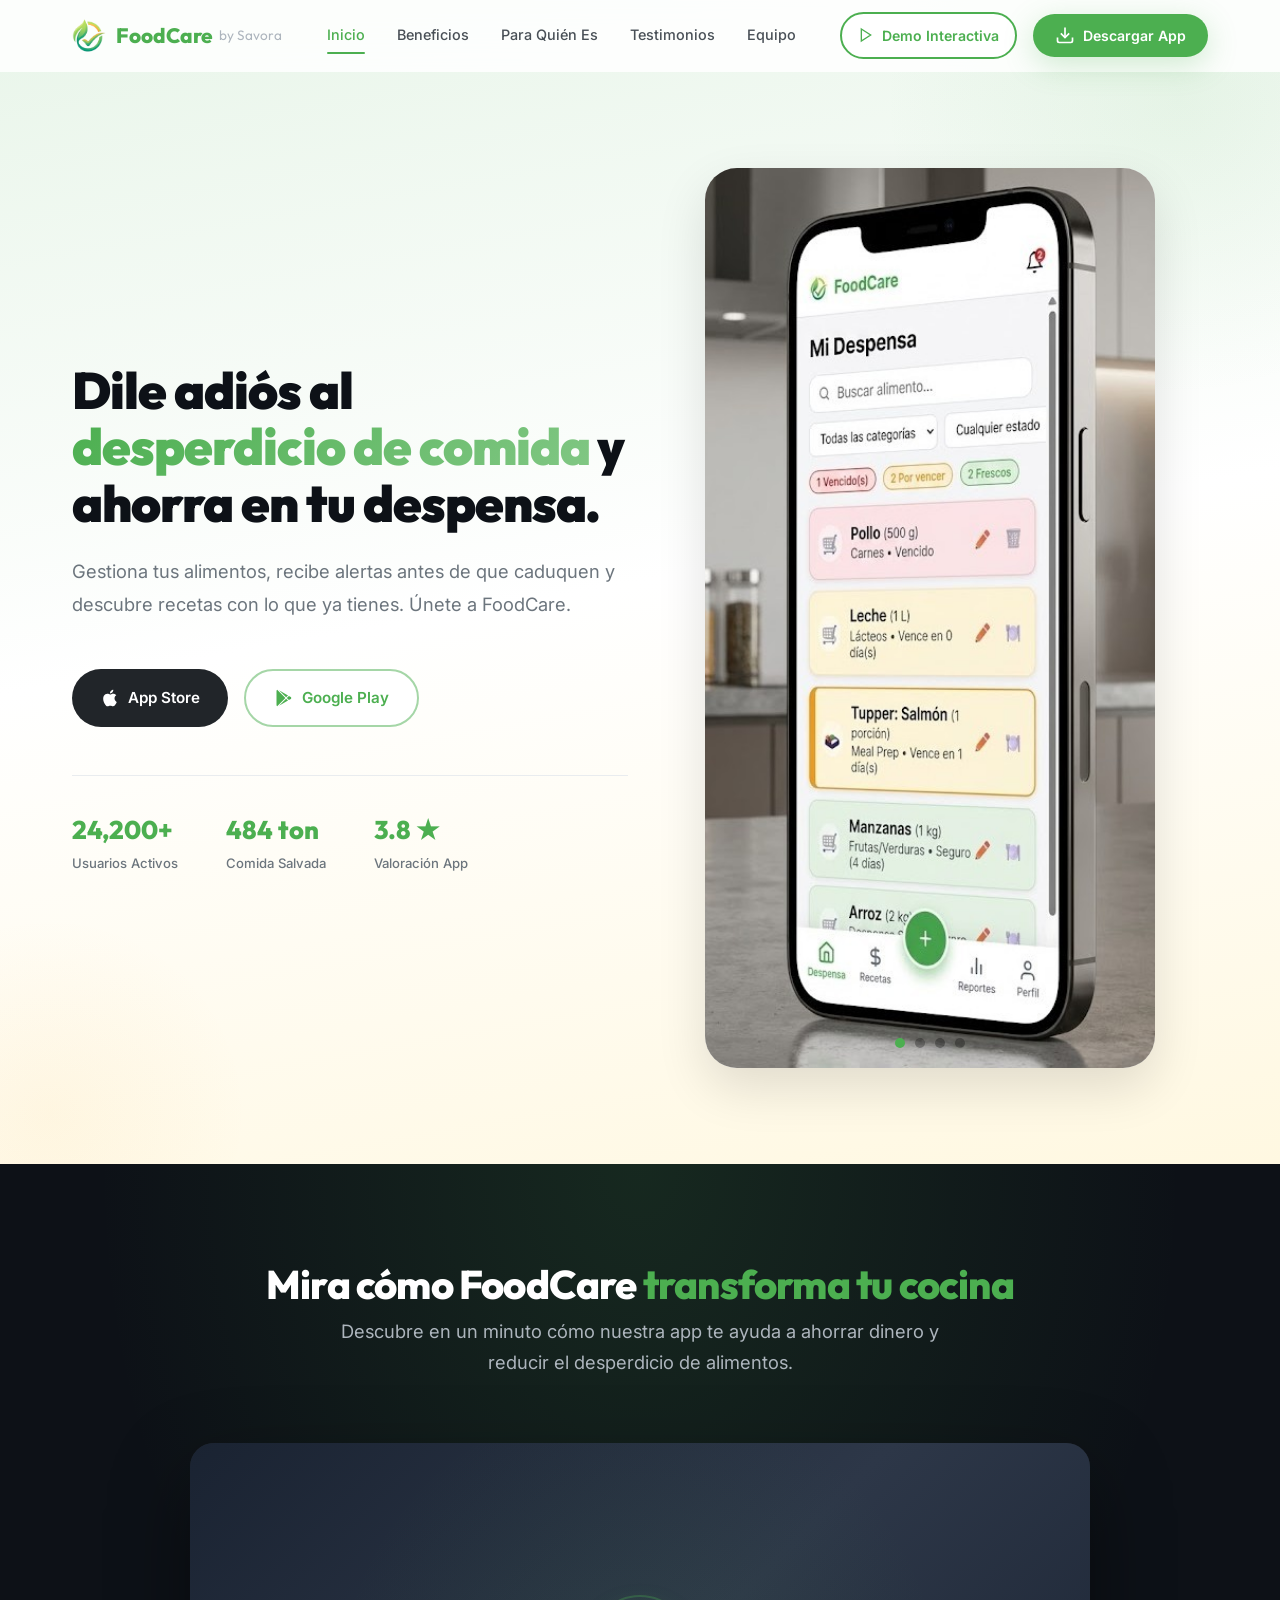
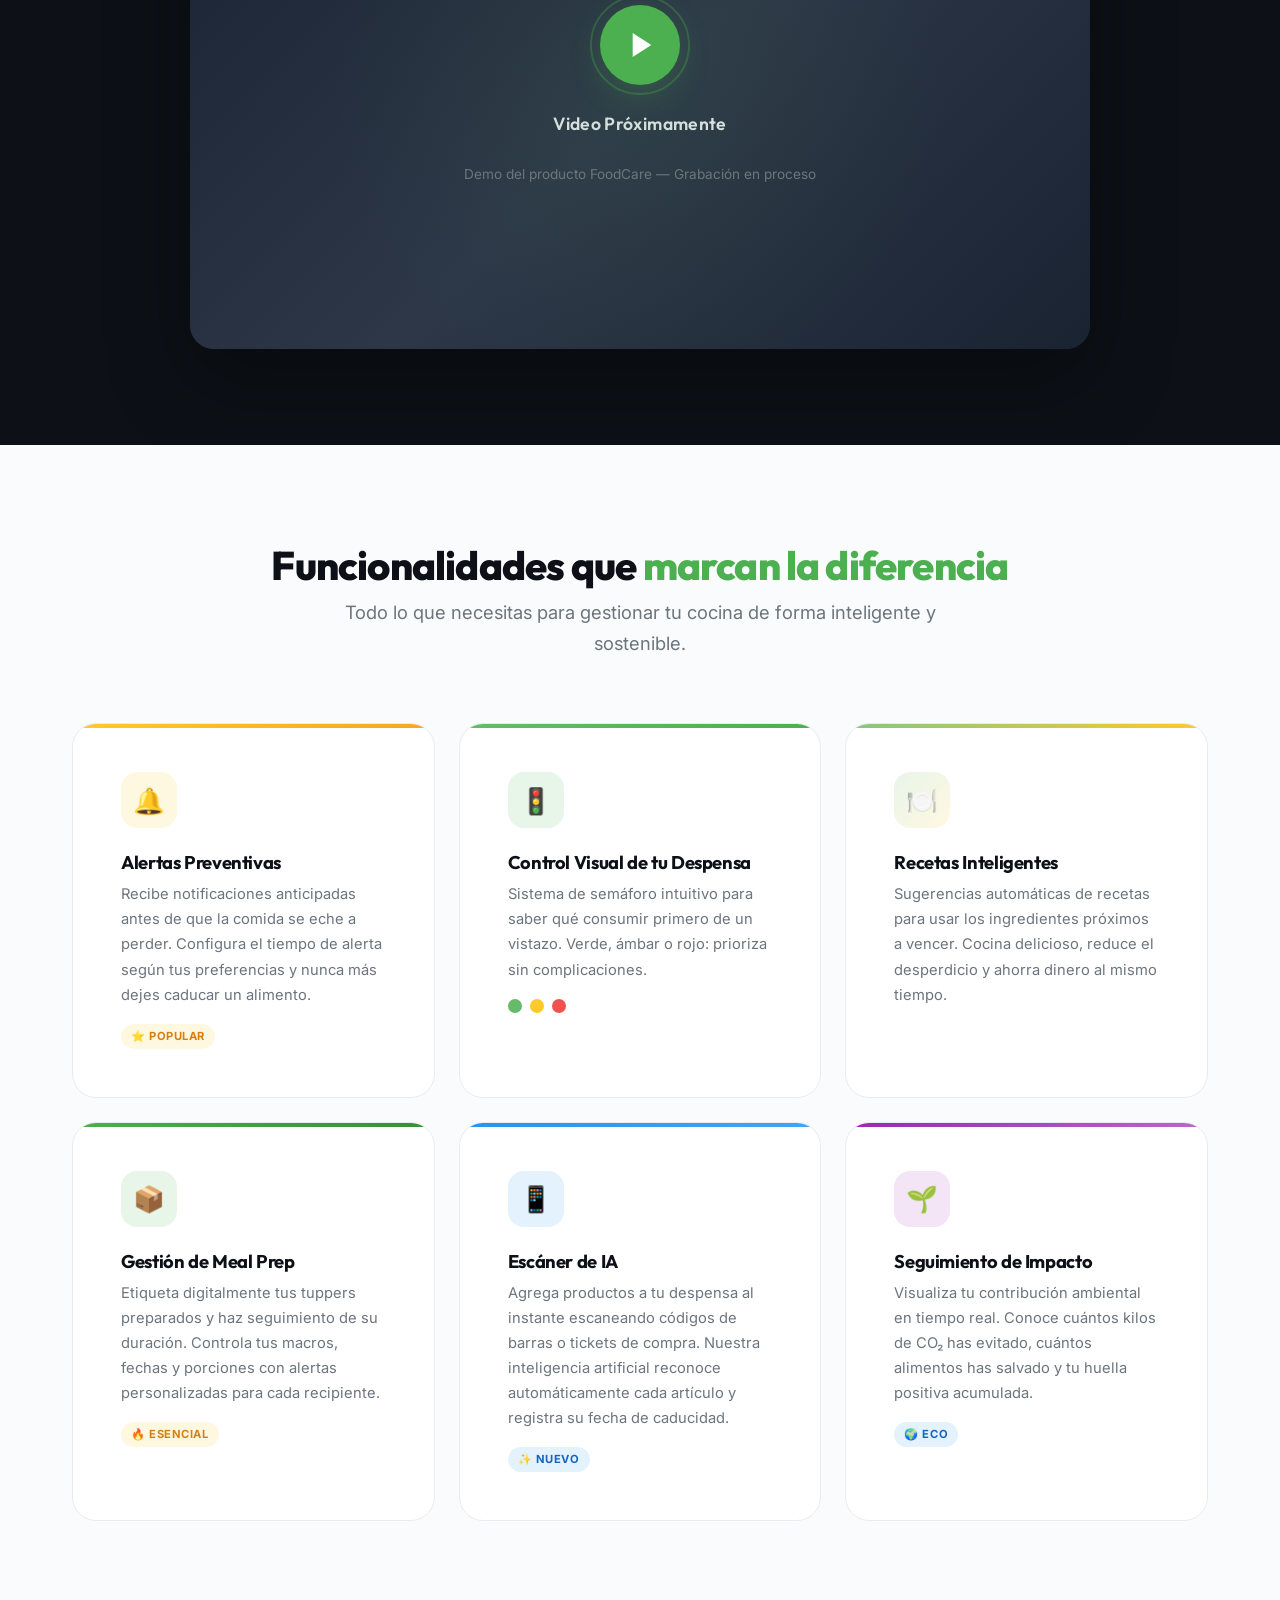
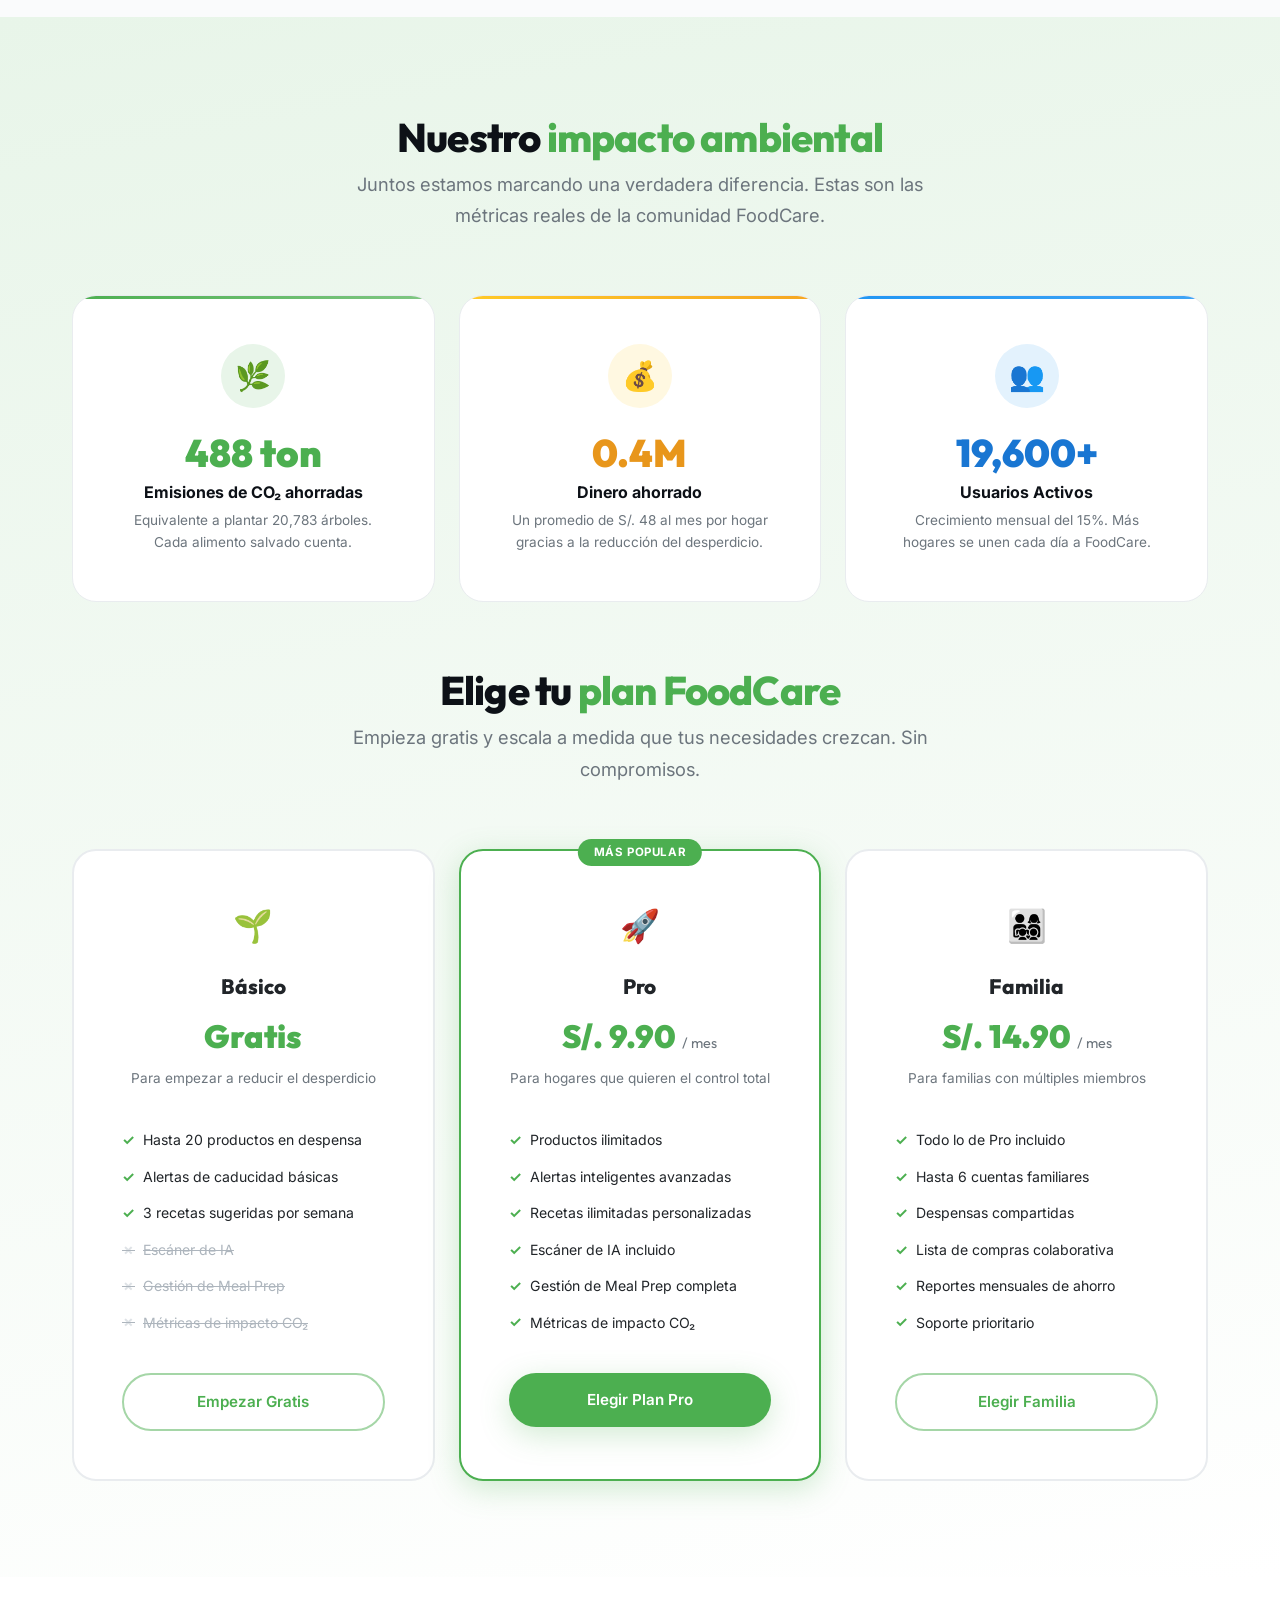
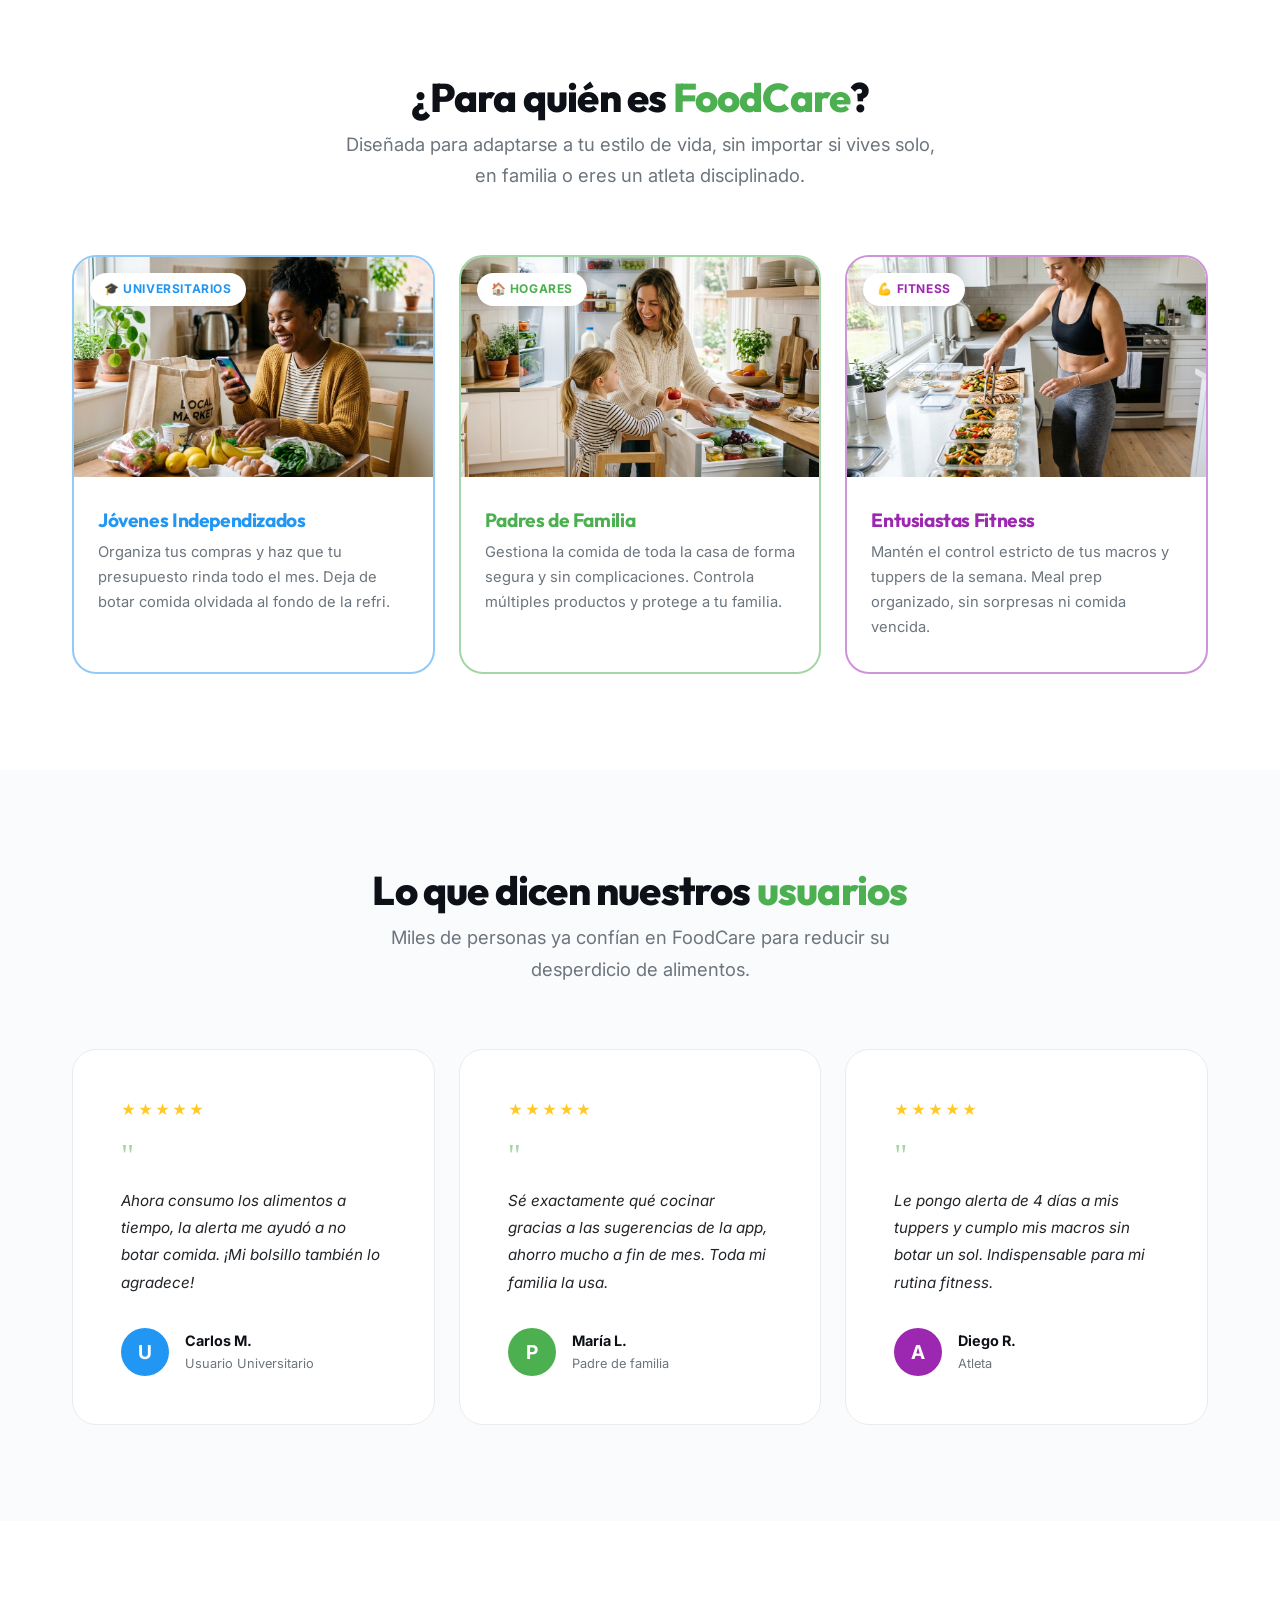
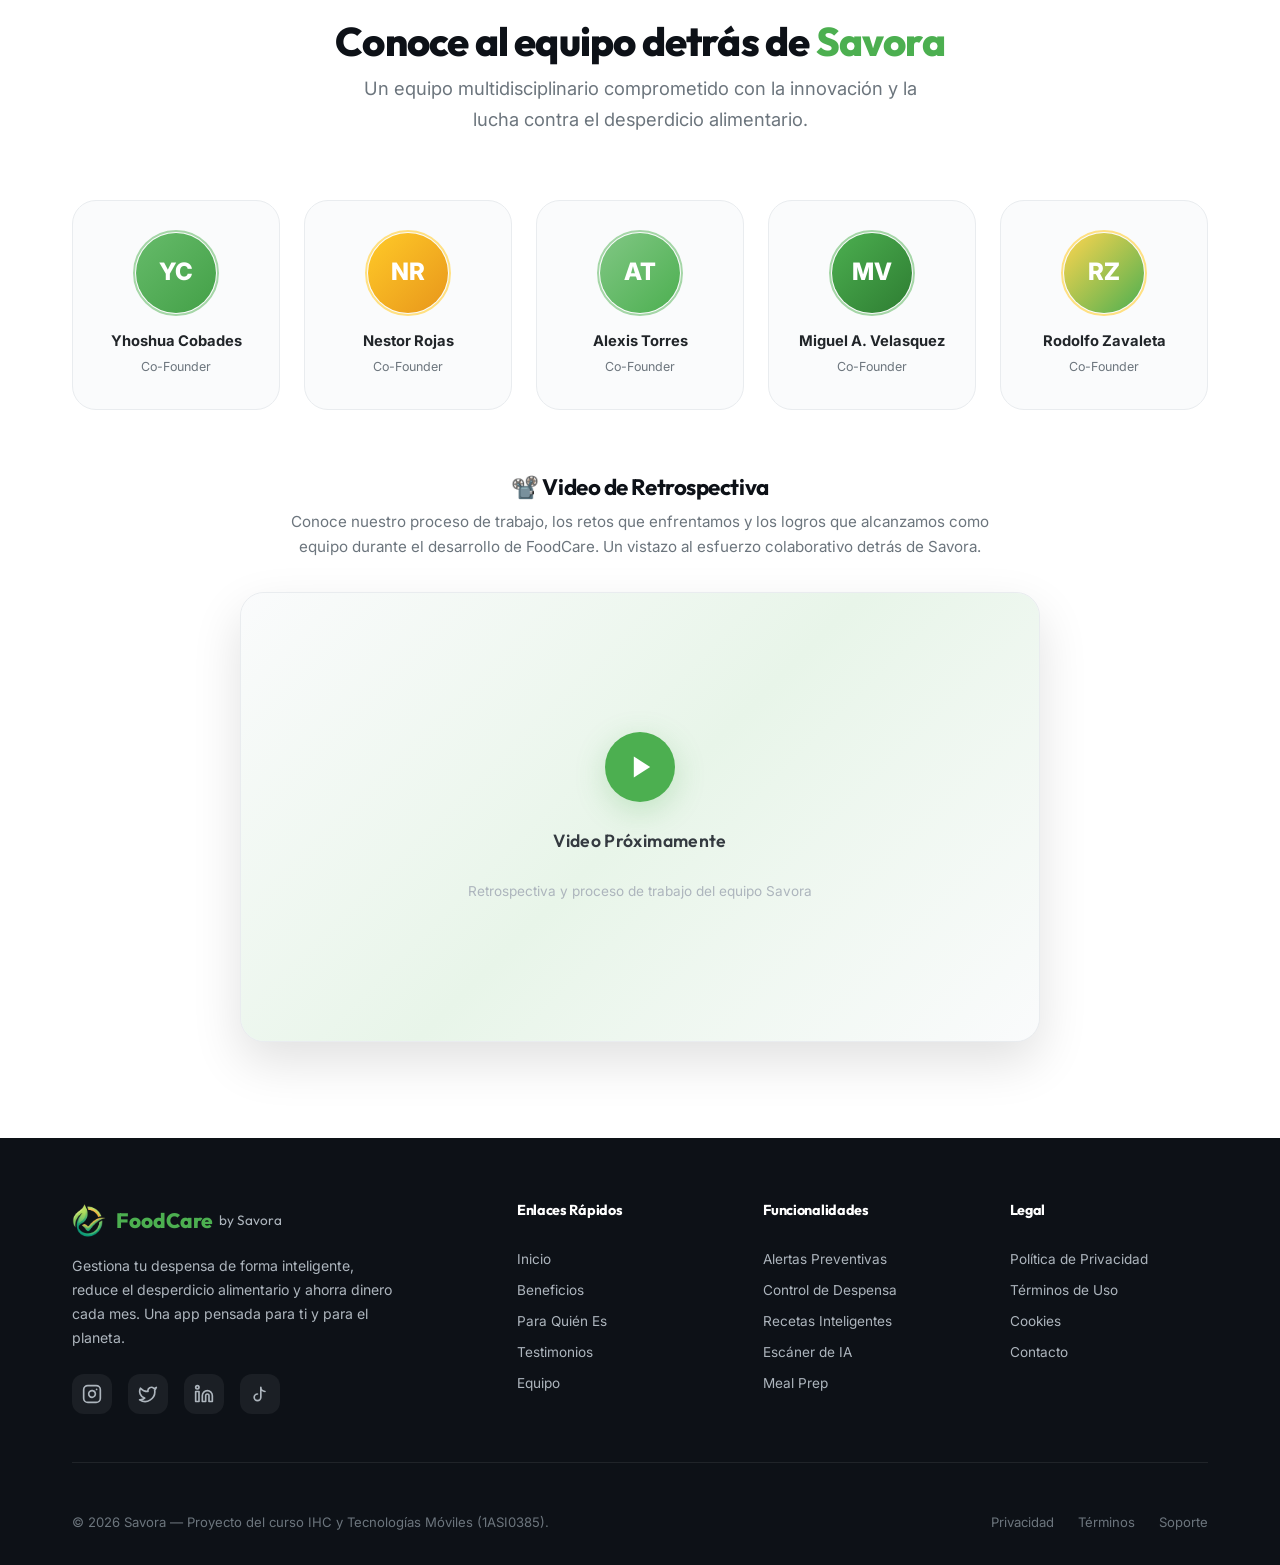
==== commit ed8de6ad: "fix: ajustes finales en index y demo" ====
--- a/index.html
+++ b/index.html
@@ -572,6 +572,6 @@
     </div>
   </footer>
 
-  <script src="assets/js/script.js"></script>
+  <script src="assets/scripts/script.js"></script>
 </body>
 </html>
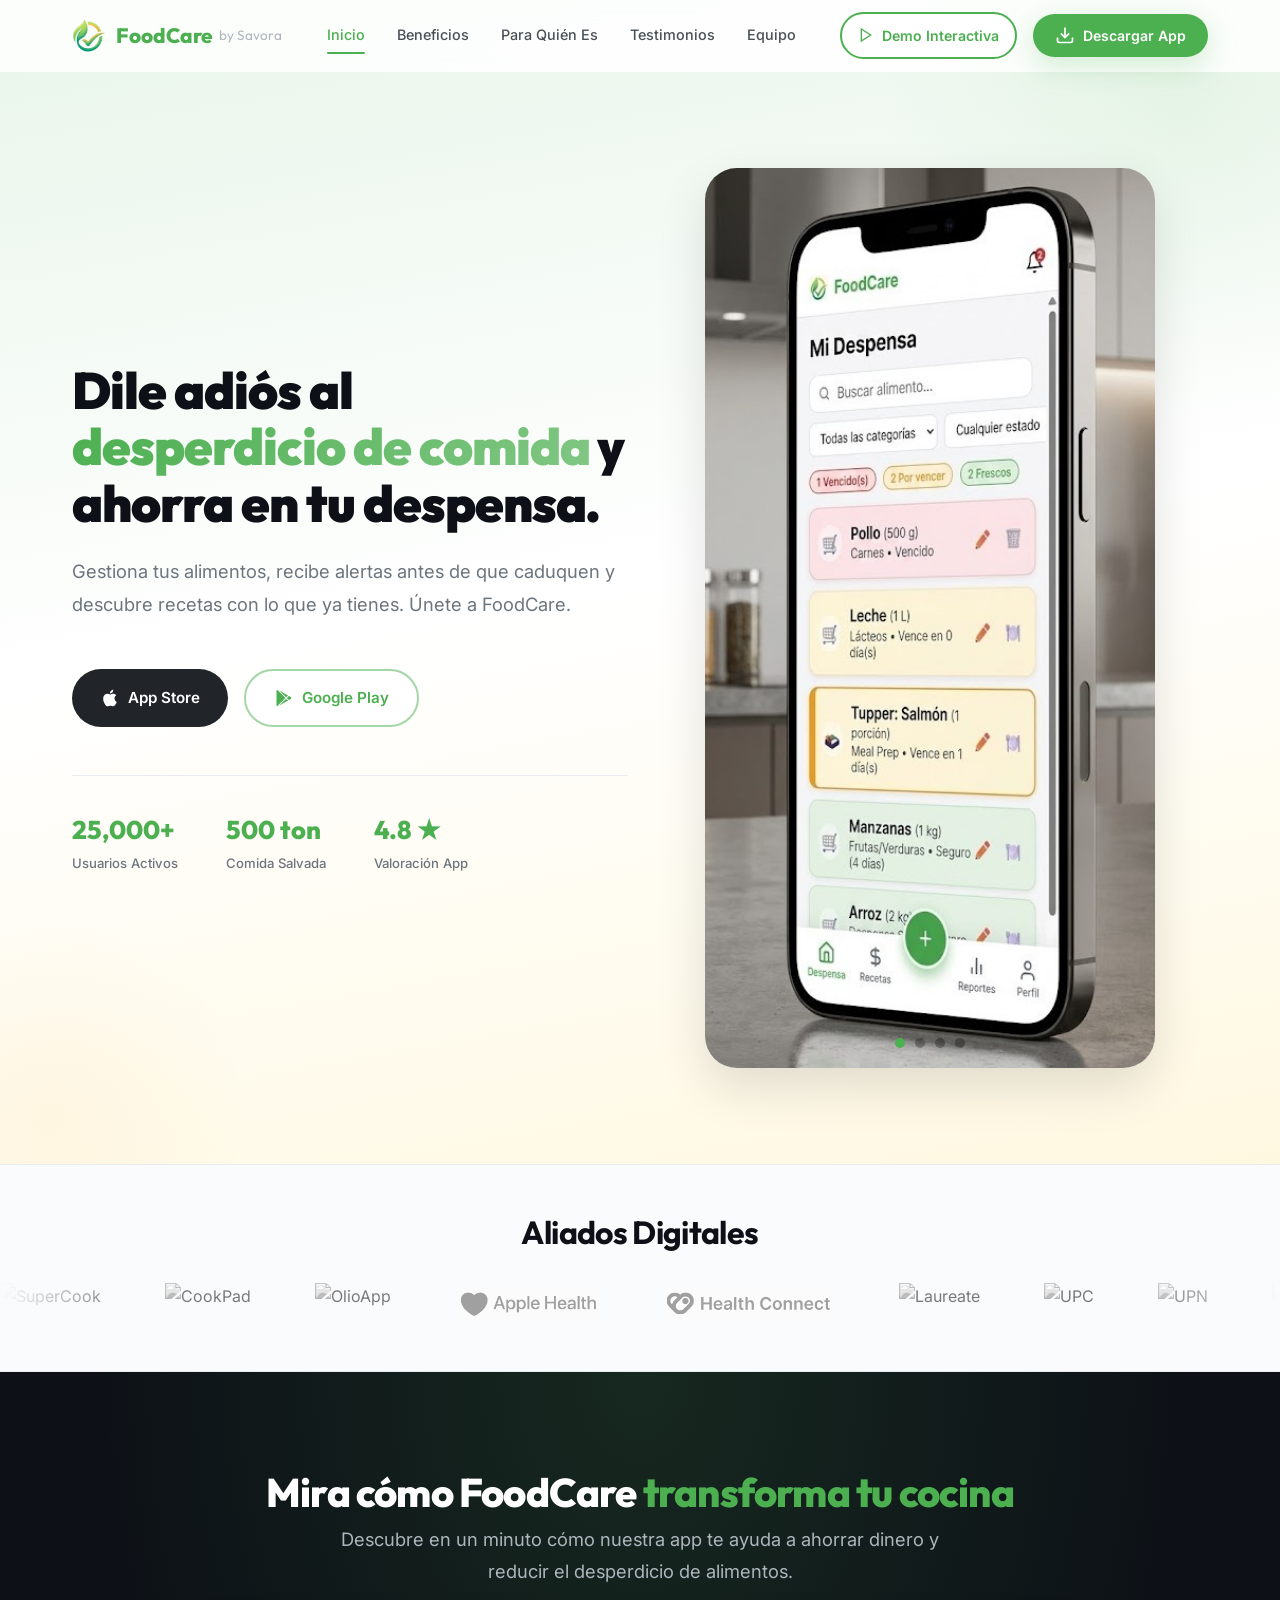
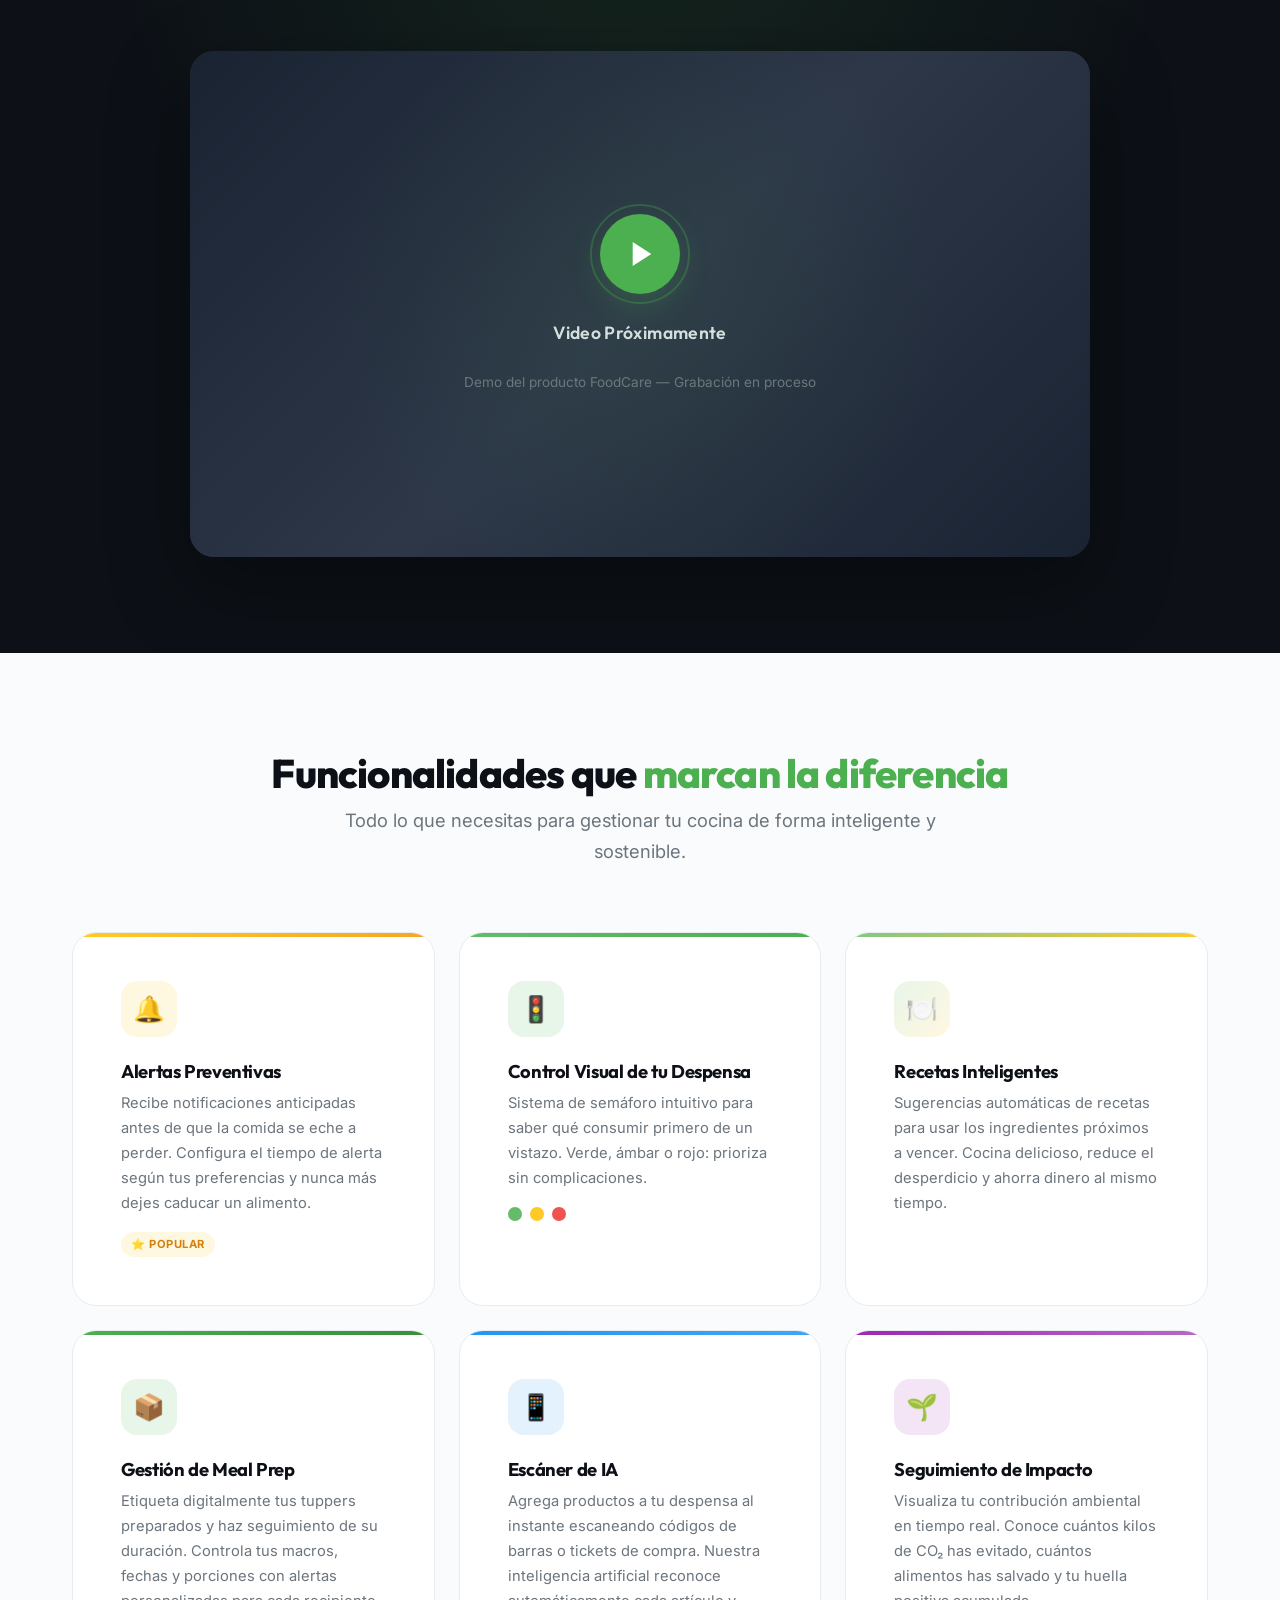
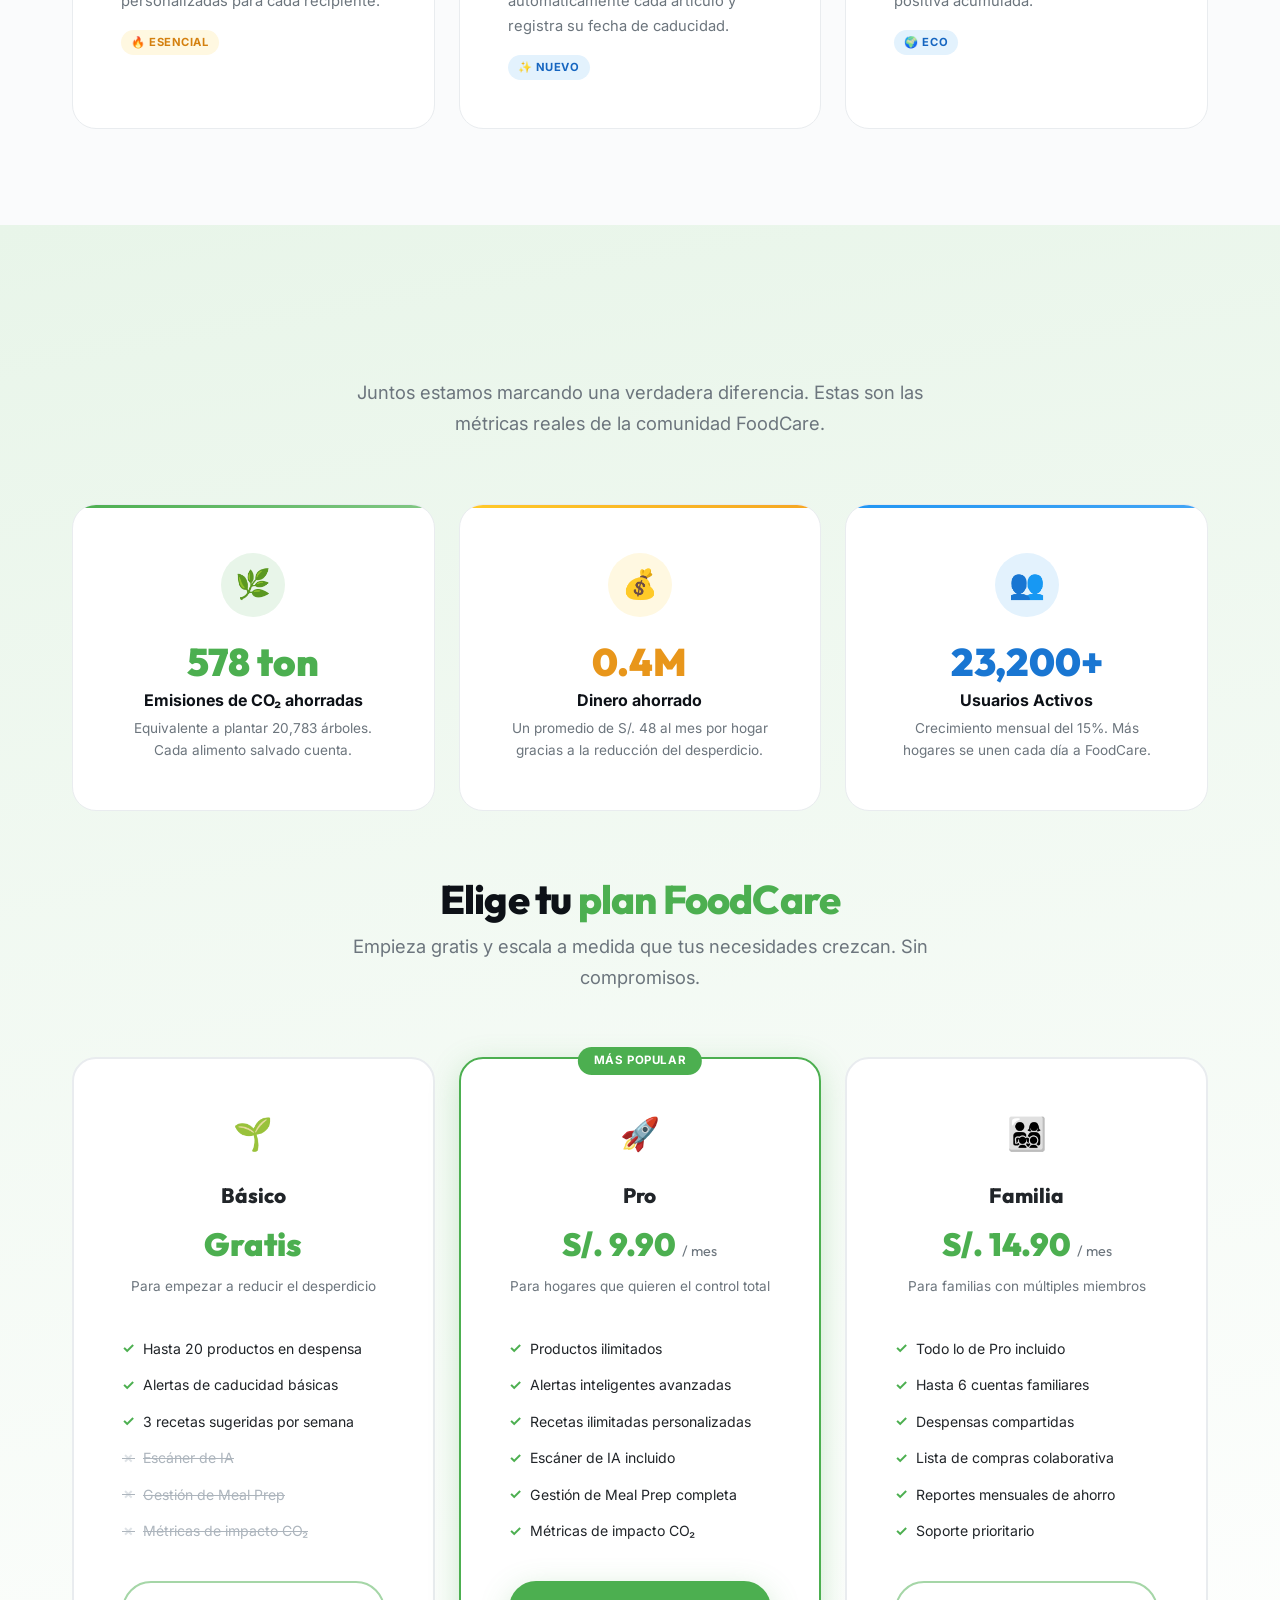
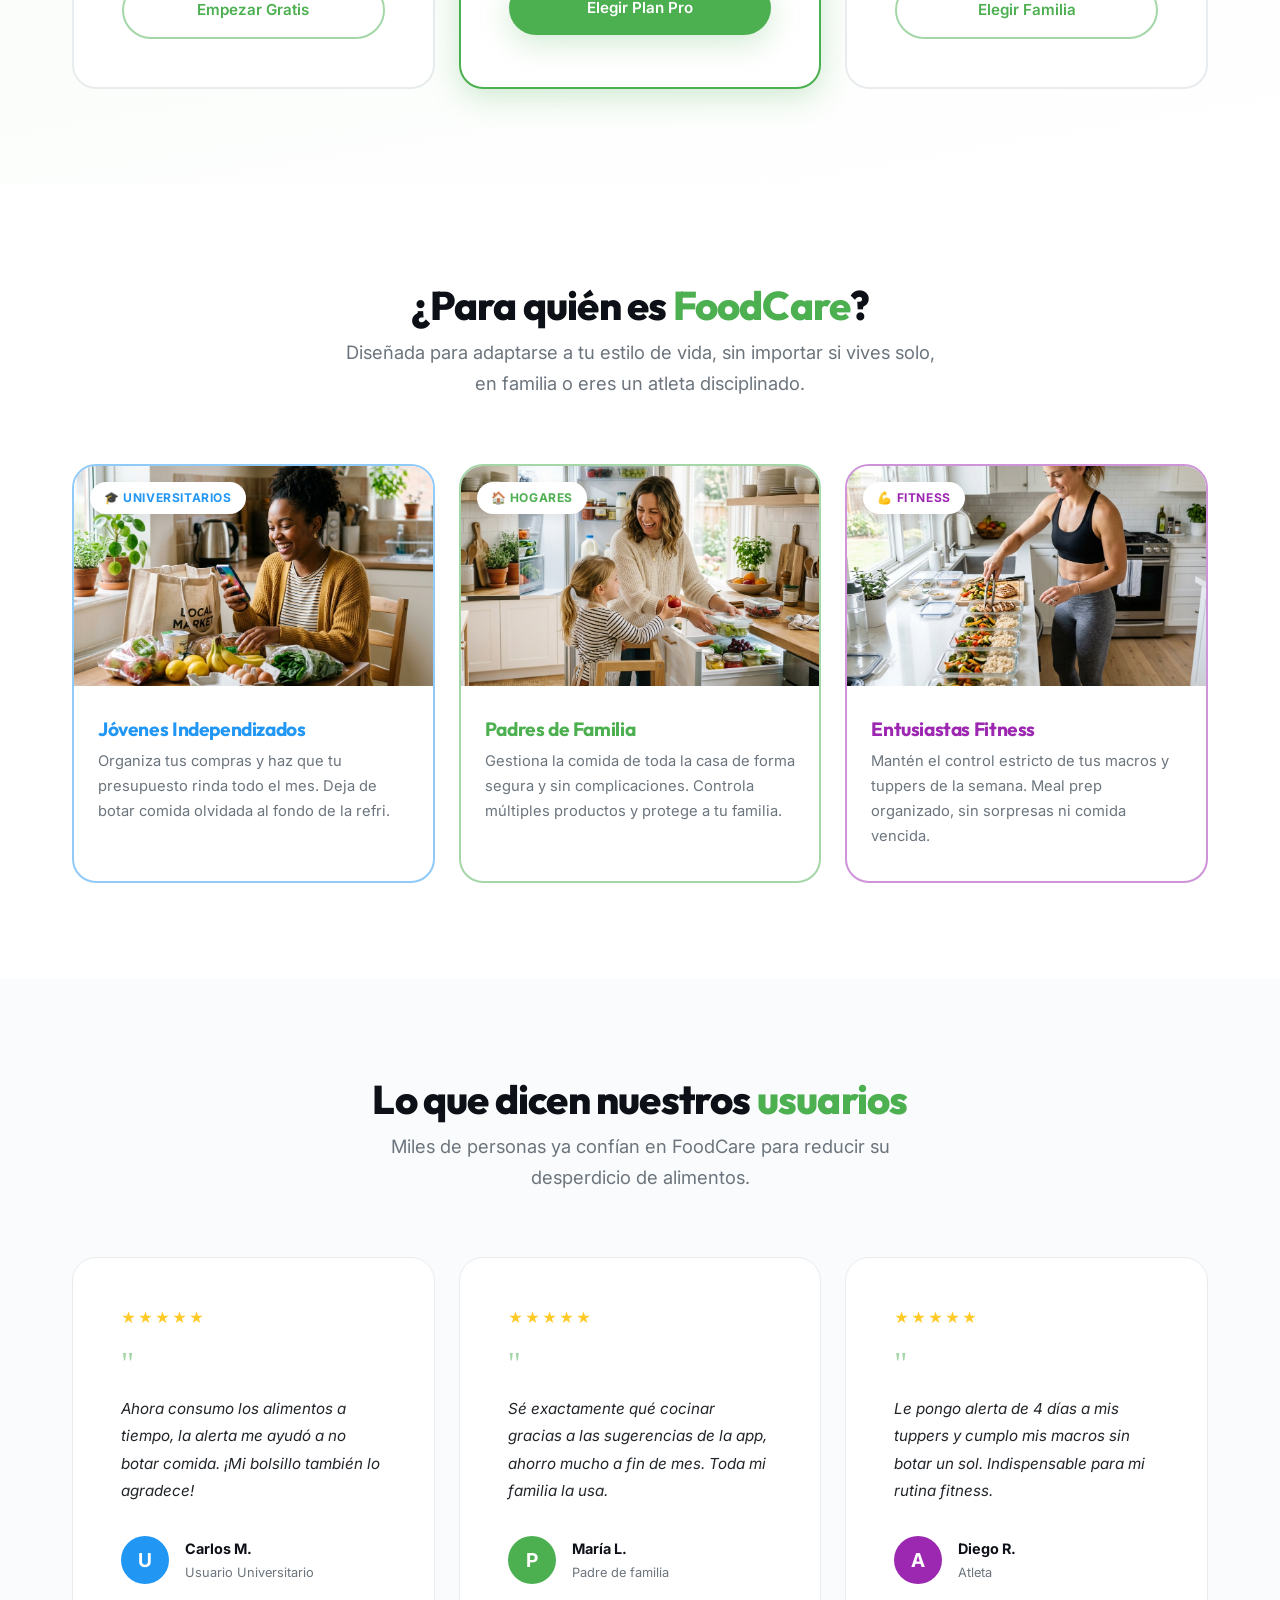
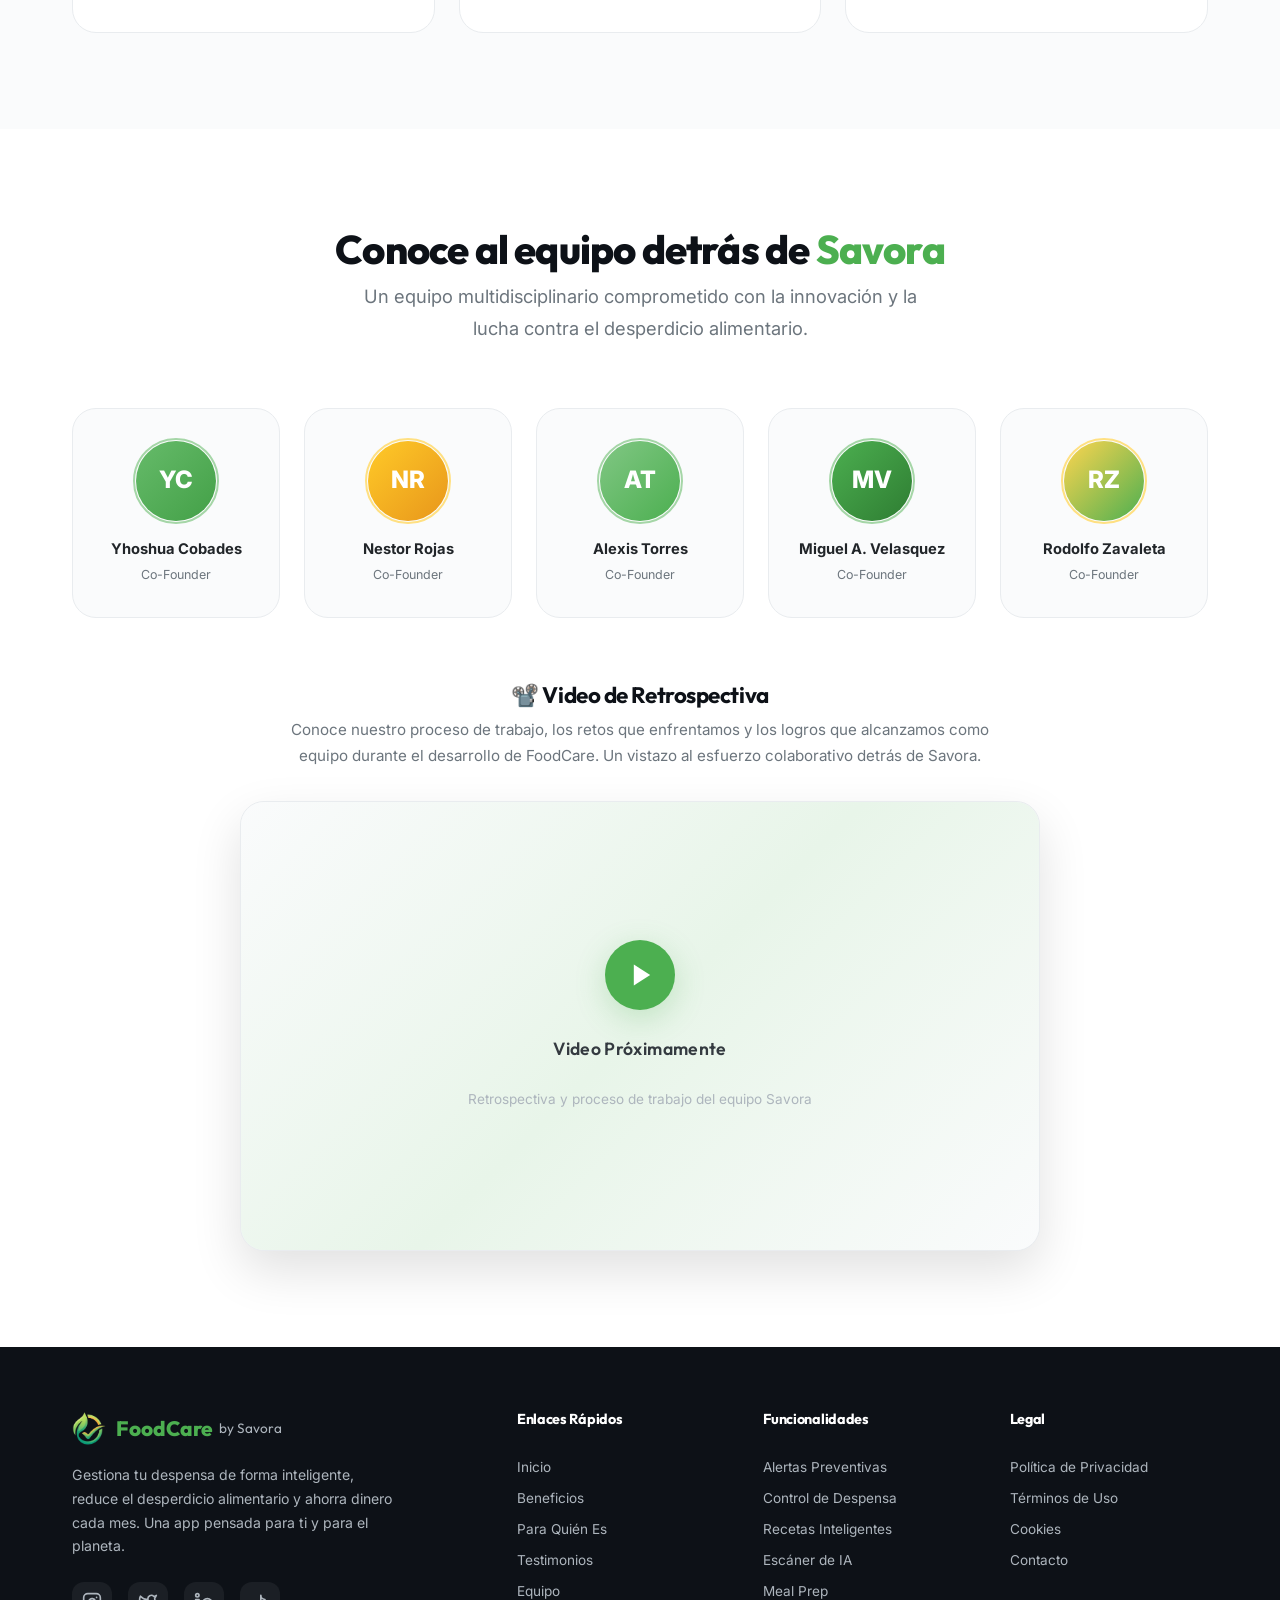
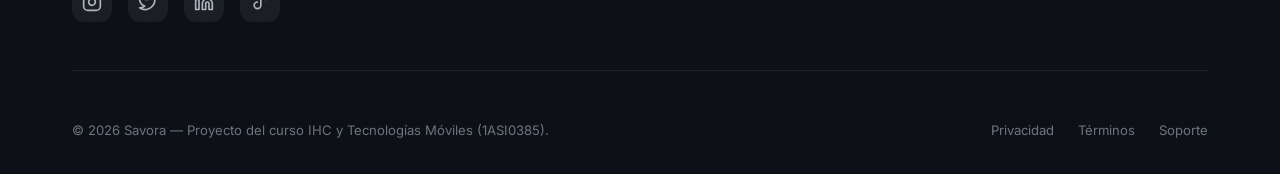
==== commit cf4577b5: "feat: implementación de carrusel infinito de partners, optimización de animaciones y reestructuració" ====
--- a/index.html
+++ b/index.html
@@ -138,6 +138,51 @@
   </section>
 
   <!-- ============================================
+       APPS MARQUEE — Infinite Scrolling Logos
+       ============================================ -->
+  <section class="apps-marquee" id="integraciones">
+    <div class="container">
+      <h2 class="marquee-title">Aliados Digitales</h2>
+    </div>
+    <div class="marquee-wrapper">
+      <div class="marquee-container">
+        <!-- Primer bloque de logos -->
+        <div class="marquee-track">
+          <img src="assets/images/partners-logos/supercook.png" alt="SuperCook" title="SuperCook">
+          <img src="assets/images/partners-logos/cookpad.png" alt="CookPad" title="CookPad">
+          <img src="assets/images/partners-logos/olioapp.png" alt="OlioApp" title="OlioApp">
+          <img src="assets/images/partners-logos/apple-health.png" alt="Apple Health" title="Apple Health">
+          <img src="assets/images/partners-logos/health-connect.png" alt="Health Connect" title="Health Connect">
+          <img src="assets/images/partners-logos/laureate.png" alt="Laureate" title="Laureate">
+          <img src="assets/images/partners-logos/upc.png" alt="UPC" title="UPC">
+          <img src="assets/images/partners-logos/upn.png" alt="UPN" title="UPN">
+          <img src="assets/images/partners-logos/cibertec.png" alt="Cibertec" title="Cibertec">
+          <img src="assets/images/partners-logos/bcp.png" alt="BCP" title="BCP">
+          <img src="assets/images/partners-logos/bbva.png" alt="BBVA" title="BBVA">
+          <img src="assets/images/partners-logos/interbank.png" alt="Interbank" title="Interbank">
+          <img src="assets/images/partners-logos/pagoefectivo.png" alt="PagoEfectivo" title="PagoEfectivo">
+        </div>
+        <!-- Segundo bloque (duplicado para el efecto infinito) -->
+        <div class="marquee-track">
+          <img src="assets/images/partners-logos/supercook.png" alt="SuperCook" title="SuperCook">
+          <img src="assets/images/partners-logos/cookpad.png" alt="CookPad" title="CookPad">
+          <img src="assets/images/partners-logos/olioapp.png" alt="OlioApp" title="OlioApp">
+          <img src="assets/images/partners-logos/apple-health.png" alt="Apple Health" title="Apple Health">
+          <img src="assets/images/partners-logos/health-connect.png" alt="Health Connect" title="Health Connect">
+          <img src="assets/images/partners-logos/laureate.png" alt="Laureate" title="Laureate">
+          <img src="assets/images/partners-logos/upc.png" alt="UPC" title="UPC">
+          <img src="assets/images/partners-logos/upn.png" alt="UPN" title="UPN">
+          <img src="assets/images/partners-logos/cibertec.png" alt="Cibertec" title="Cibertec">
+          <img src="assets/images/partners-logos/bcp.png" alt="BCP" title="BCP">
+          <img src="assets/images/partners-logos/bbva.png" alt="BBVA" title="BBVA">
+          <img src="assets/images/partners-logos/interbank.png" alt="Interbank" title="Interbank">
+          <img src="assets/images/partners-logos/pagoefectivo.png" alt="PagoEfectivo" title="PagoEfectivo">
+        </div>
+      </div>
+    </div>
+  </section>
+
+  <!-- ============================================
        PRODUCT VIDEO — Elegant Placeholder
        (No broken iframes — video coming soon)
        ============================================ -->
--- a/assets/styles/styles.css
+++ b/assets/styles/styles.css
@@ -679,6 +679,75 @@
 @keyframes float {
   0%, 100% { transform: translateY(0); }
   50% { transform: translateY(-12px); }
+}
+
+/* ============================================
+   APPS MARQUEE — Infinite Scrolling
+   ============================================ */
+.apps-marquee {
+  background: var(--bg-secondary);
+  padding: var(--space-2xl) 0;
+  border-top: 1px solid var(--gray-200);
+  border-bottom: 1px solid var(--gray-200);
+  text-align: center;
+}
+
+.apps-marquee .marquee-title {
+  font-size: clamp(1.4rem, 3vw, 2rem);
+  font-weight: 700;
+  color: var(--text-heading);
+  margin-bottom: var(--space-xl);
+}
+
+.marquee-wrapper {
+  overflow: hidden;
+  width: 100%;
+  position: relative;
+  /* Soft fading edges for smoother transition */
+  mask-image: linear-gradient(to right, transparent, black 10%, black 90%, transparent);
+  -webkit-mask-image: linear-gradient(to right, transparent, black 10%, black 90%, transparent);
+  user-select: none;
+}
+
+.marquee-container {
+  display: inline-flex;
+  width: max-content;
+  animation: marquee-scroll 25s linear infinite;
+}
+
+.marquee-track {
+  display: flex;
+  align-items: center;
+}
+
+.marquee-track img {
+  height: 40px; /* Fixed height for all logos */
+  width: auto;
+  object-fit: contain;
+  flex-shrink: 0;
+  display: block;
+  margin-right: 4rem; /* Spacing handled here for perfect math */
+  opacity: 0.6;
+  filter: grayscale(100%);
+  transition: opacity var(--transition-fast), filter var(--transition-fast);
+  pointer-events: none; /* Previene interacciones que interrumpan */
+}
+
+.marquee-track img:hover {
+  opacity: 1;
+  filter: grayscale(0%);
+}
+
+@keyframes marquee-scroll {
+  0% { transform: translate3d(0, 0, 0); }
+  100% { transform: translate3d(-50%, 0, 0); }
+}
+
+@media (max-width: 768px) {
+  .marquee-track img {
+    height: 30px;
+    margin-right: 2.5rem;
+  }
 }
 
 /* ============================================
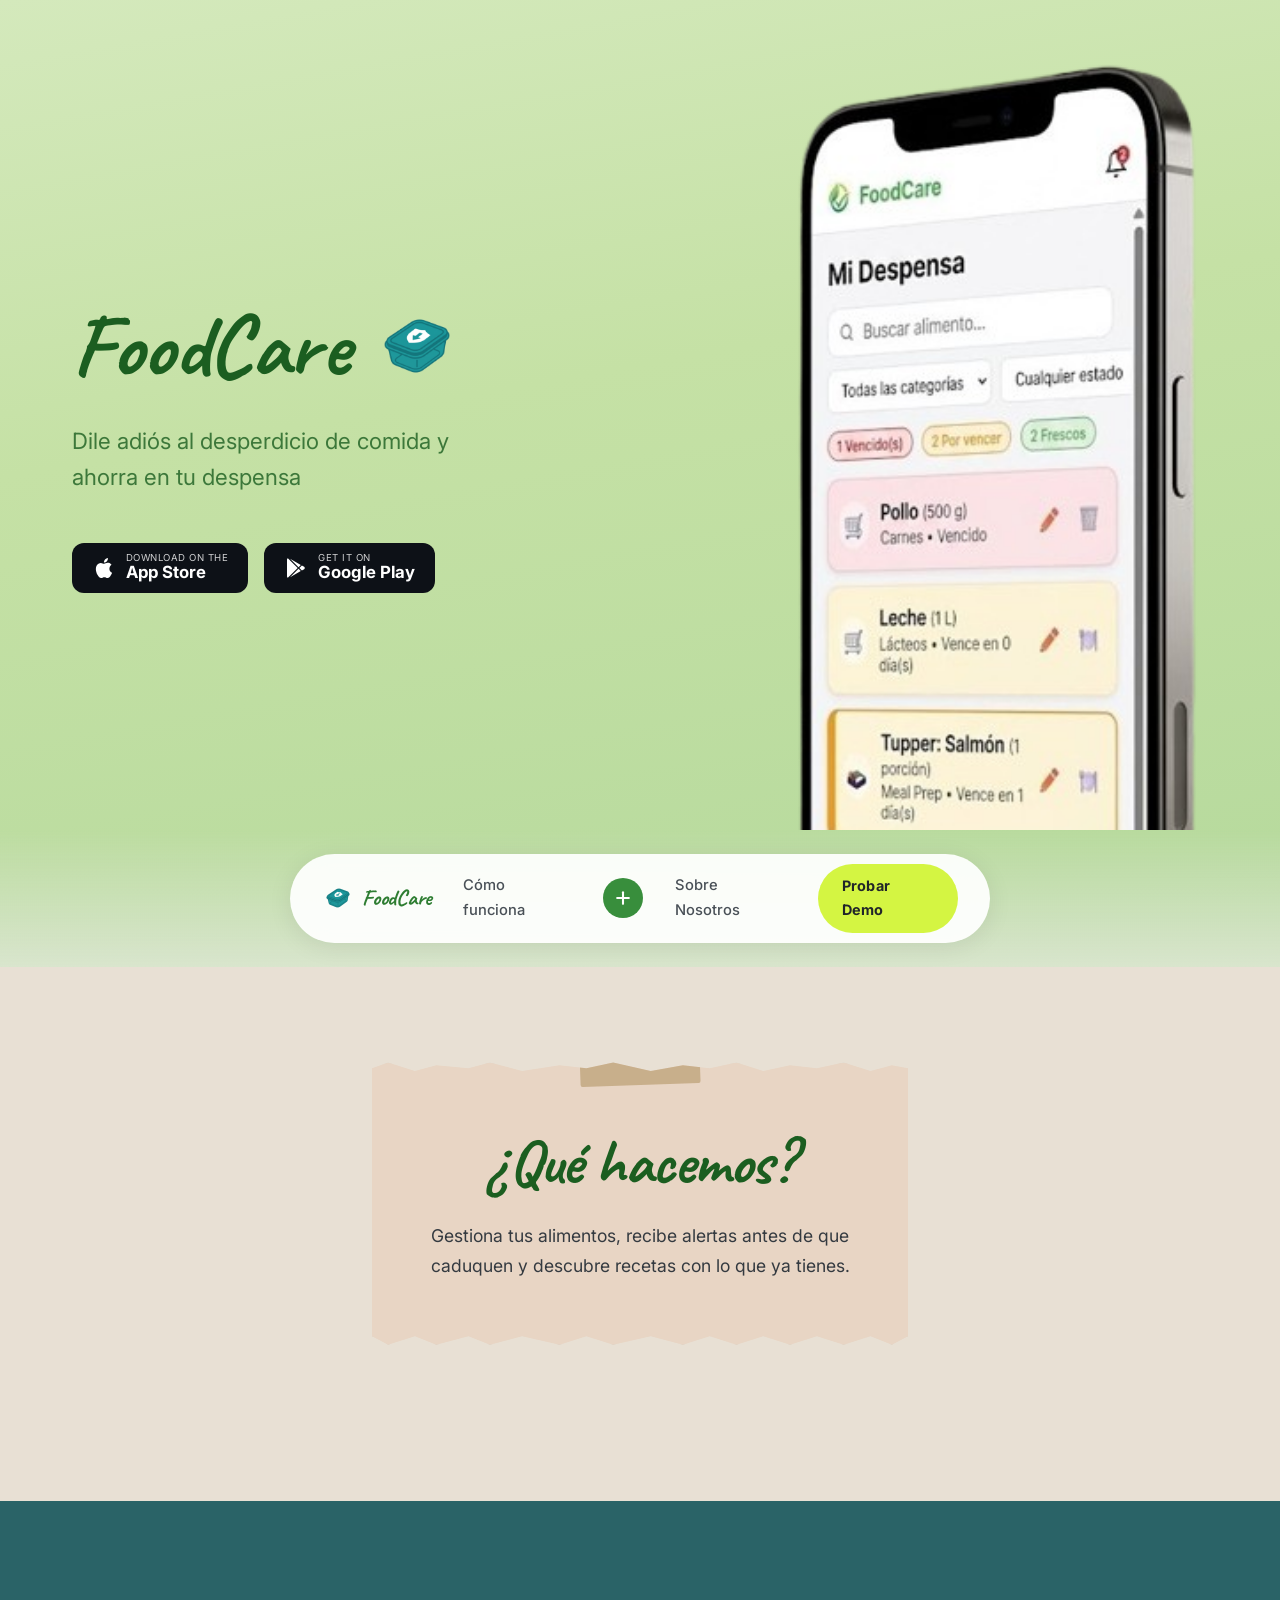
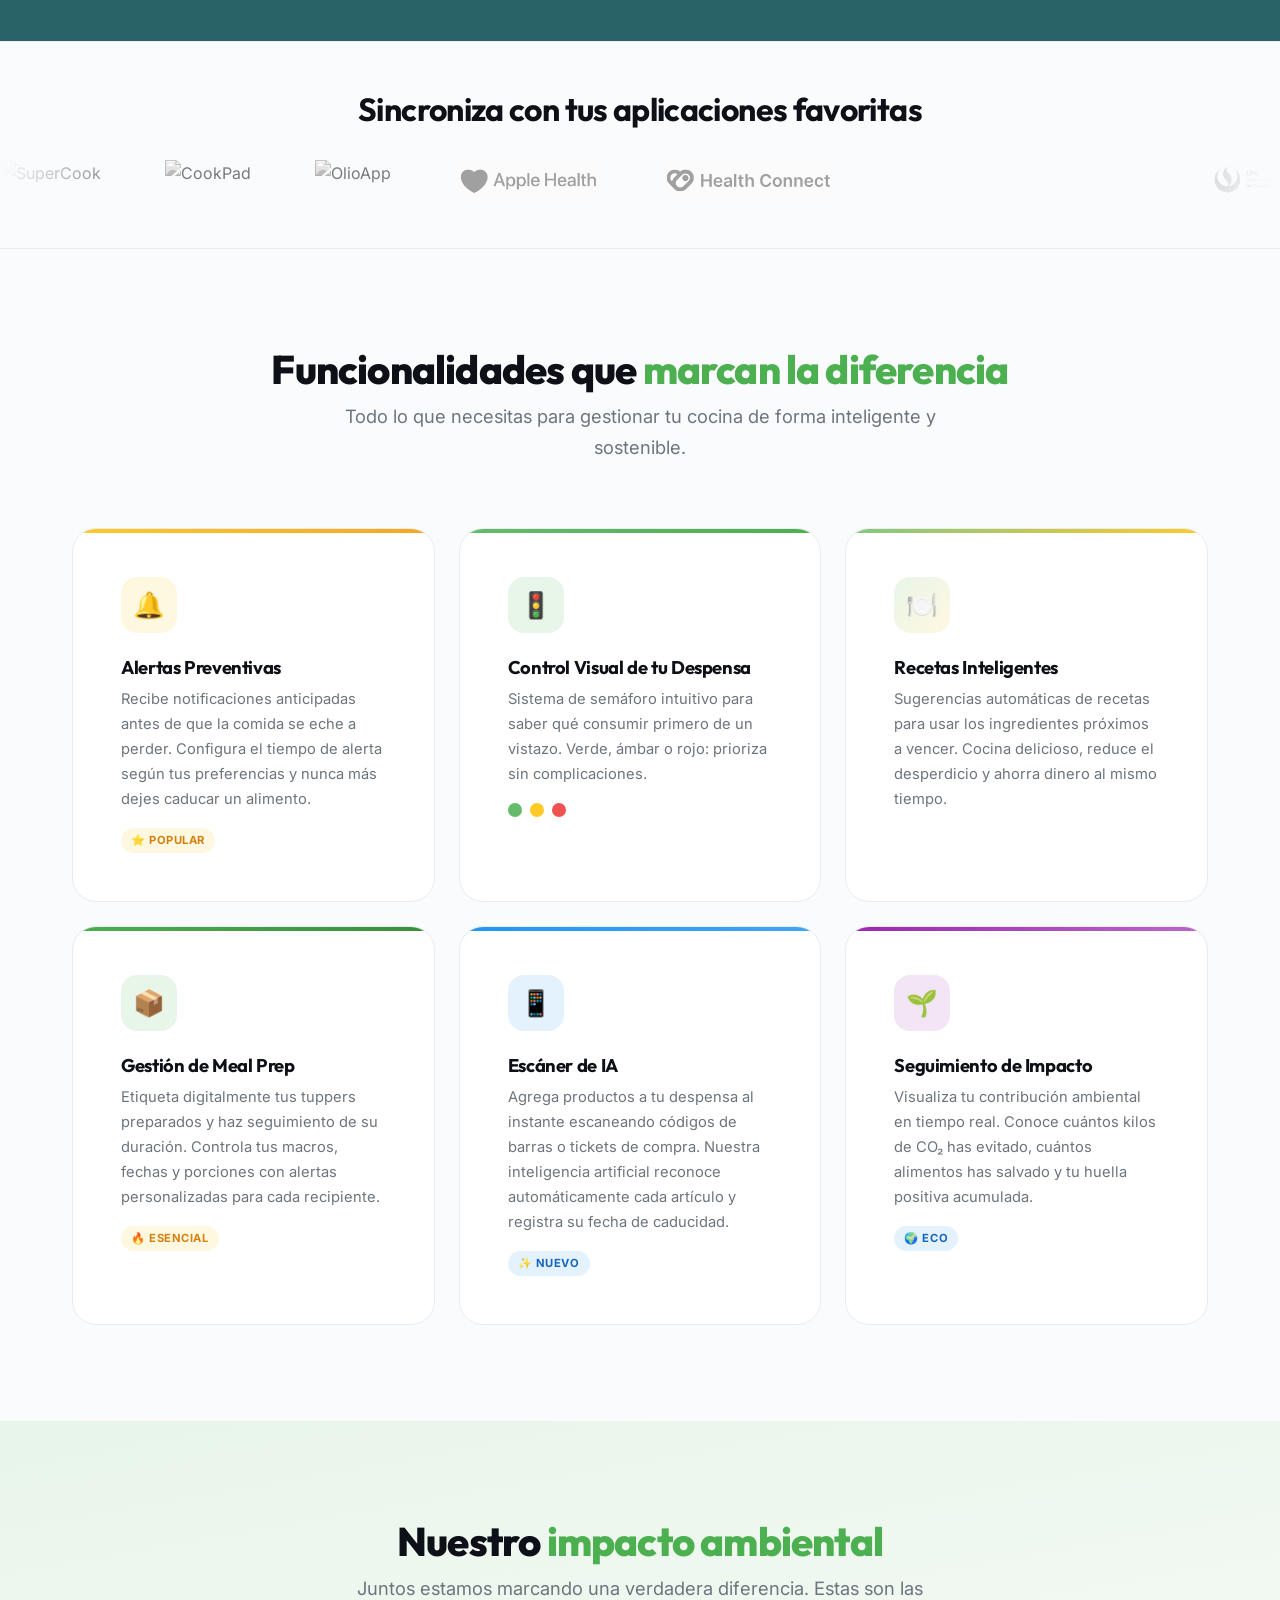
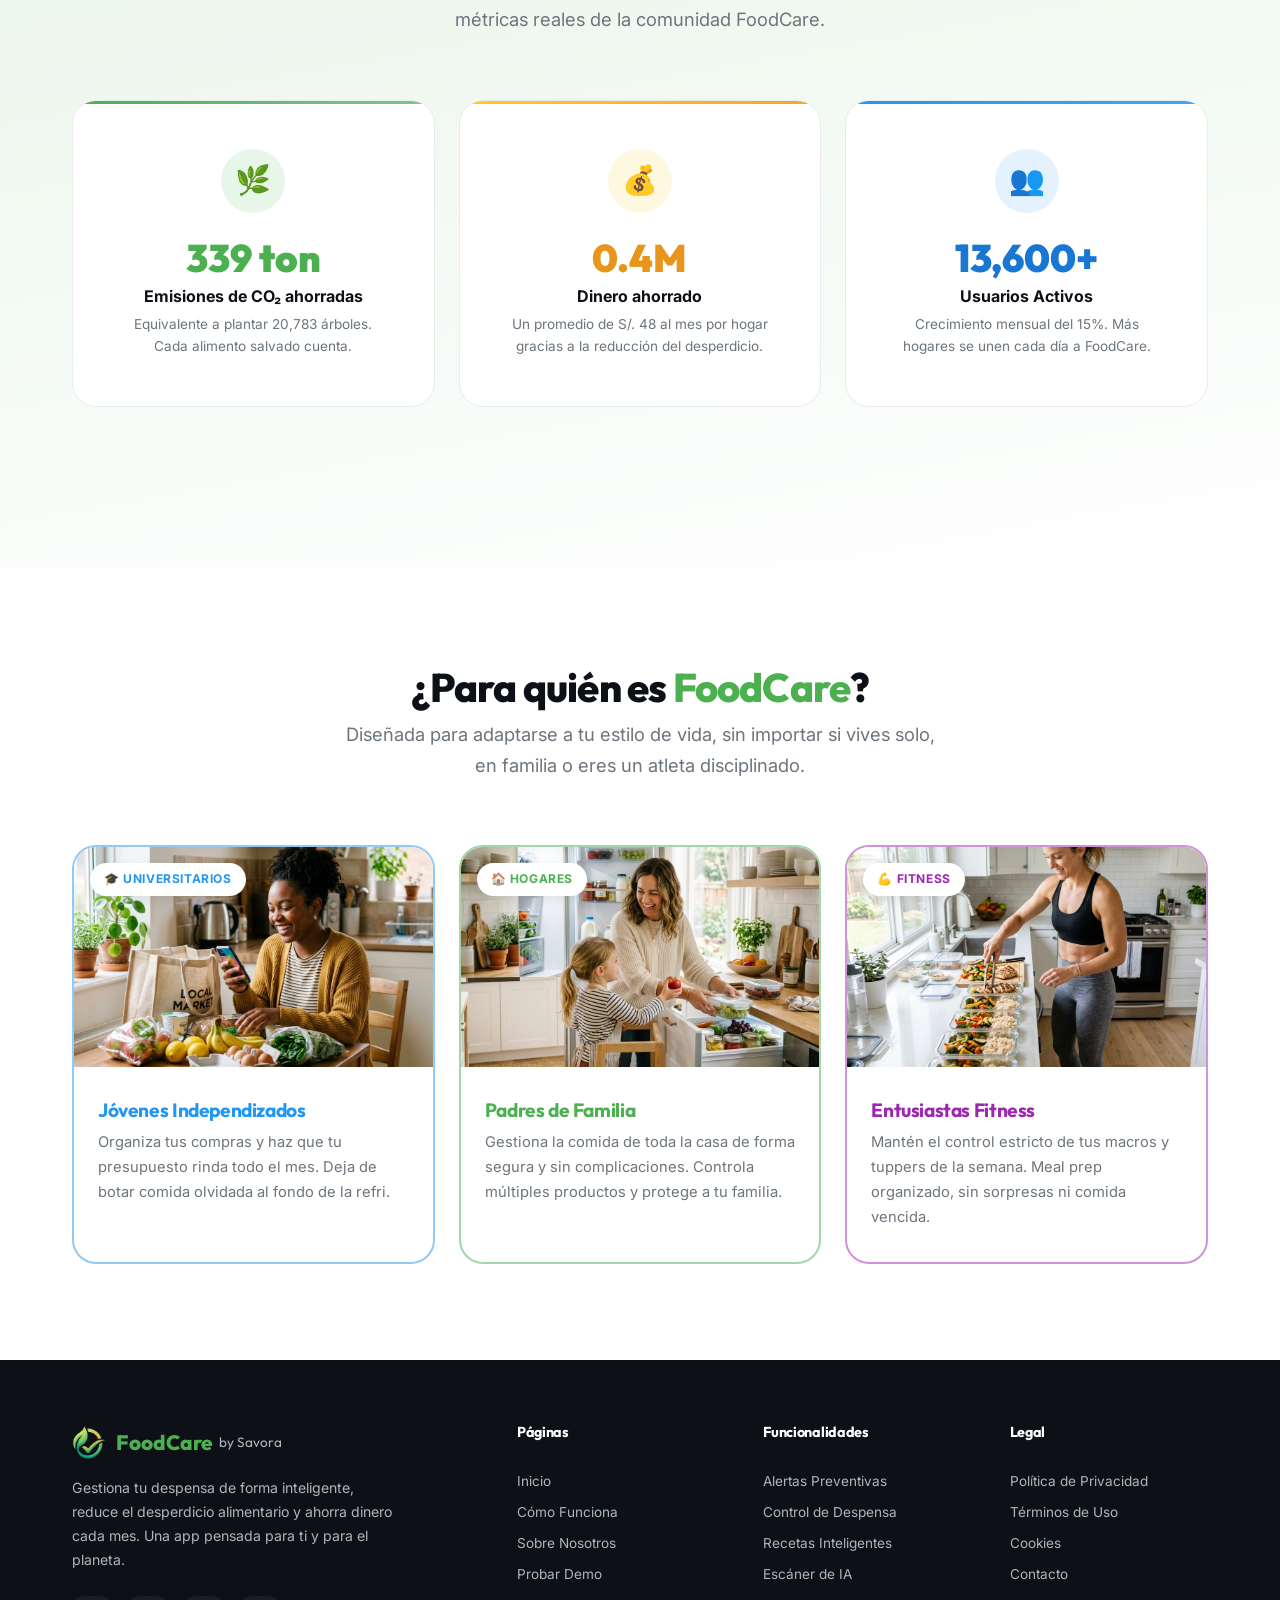
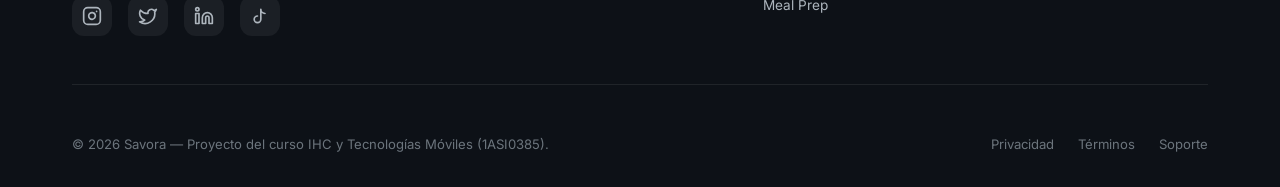
==== commit e7c8ad51: "feat: rediseño integral de landing page con splash hero y modularización de vistas" ====
--- a/index.html
+++ b/index.html
@@ -14,126 +14,109 @@
 <body>
 
   <!-- ============================================
-       HEADER — Z-Pattern Entry Point (Logo ← → CTA)
-       ============================================ -->
-  <header class="header" id="header">
-    <div class="container">
-      <a href="#inicio" class="logo">
-        <div class="logo-icon">
-          <img src="assets/images/foodcare_logo.png" alt="FoodCare Logo">
-        </div>
-        FoodCare <span>by Savora</span>
-      </a>
-
-      <nav class="nav-links" id="nav-links">
-        <a href="#inicio">Inicio</a>
-        <a href="#beneficios">Beneficios</a>
-        <a href="#para-quien">Para Quién Es</a>
-        <a href="#testimonios">Testimonios</a>
-        <a href="#equipo">Equipo</a>
+       SPLASH HERO — Full-screen landing with nav at bottom
+       The nav animates up to become a fixed header on scroll
+       ============================================ -->
+  <section class="splash-hero" id="inicio">
+    <div class="splash-hero__content">
+      <div class="splash-hero__text">
+        <h1 class="splash-hero__title">
+          <span class="splash-hero__title-text">FoodCare</span>
+          <img src="favicon.ico" alt="FoodCare Logo" class="splash-hero__title-icon">
+        </h1>
+        <p class="splash-hero__subtitle">
+          Dile adiós al desperdicio de comida y ahorra en tu despensa
+        </p>
+        <div class="splash-hero__buttons">
+          <a href="#" class="store-badge" id="btn-appstore">
+            <svg class="store-badge__icon" viewBox="0 0 24 24" fill="currentColor"><path d="M18.71 19.5c-.83 1.24-1.71 2.45-3.05 2.47-1.34.03-1.77-.79-3.29-.79-1.53 0-2 .77-3.27.82-1.31.05-2.3-1.32-3.14-2.53C4.25 17 2.94 12.45 4.7 9.39c.87-1.52 2.43-2.48 4.12-2.51 1.28-.02 2.5.87 3.29.87.78 0 2.26-1.07 3.8-.91.65.03 2.47.26 3.64 1.98-.09.06-2.17 1.28-2.15 3.81.03 3.02 2.65 4.03 2.68 4.04-.03.07-.42 1.44-1.38 2.83M13 3.5c.73-.83 1.94-1.46 2.94-1.5.13 1.17-.34 2.35-1.04 3.19-.69.85-1.83 1.51-2.95 1.42-.15-1.15.41-2.35 1.05-3.11z"/></svg>
+            <div class="store-badge__text">
+              <span class="store-badge__label">Download on the</span>
+              <span class="store-badge__store">App Store</span>
+            </div>
+          </a>
+          <a href="#" class="store-badge" id="btn-googleplay">
+            <svg class="store-badge__icon" viewBox="0 0 24 24" fill="currentColor"><path d="M3,20.5V3.5C3,2.91 3.34,2.39 3.84,2.15L13.69,12L3.84,21.85C3.34,21.61 3,21.09 3,20.5M16.81,15.12L6.05,21.34L14.54,12.85L16.81,15.12M20.16,10.81C20.5,11.08 20.75,11.5 20.75,12C20.75,12.5 20.53,12.9 20.18,13.18L17.89,14.5L15.39,12L17.89,9.5L20.16,10.81M6.05,2.66L16.81,8.88L14.54,11.15L6.05,2.66Z"/></svg>
+            <div class="store-badge__text">
+              <span class="store-badge__label">GET IT ON</span>
+              <span class="store-badge__store">Google Play</span>
+            </div>
+          </a>
+        </div>
+      </div>
+      <div class="splash-hero__phone">
+        <img src="assets/images/hero-phone-cutoff.png" alt="FoodCare App en tu teléfono" class="splash-hero__phone-img">
+      </div>
+    </div>
+
+    <!-- Nav bar starts at the bottom of the hero -->
+    <div class="splash-hero__nav-container" id="splash-nav">
+      <nav class="site-nav" id="site-nav-inner">
+        <a href="index.html" class="site-nav__brand">
+          <img src="favicon.ico" alt="FoodCare" class="site-nav__logo-img">
+          <span class="site-nav__brand-text">FoodCare</span>
+        </a>
+        <div class="site-nav__links">
+          <a href="como-funciona.html" class="site-nav__link">Cómo funciona</a>
+          <a href="index.html" class="site-nav__plus-icon">
+            <svg viewBox="0 0 24 24" fill="none" stroke="currentColor" stroke-width="2.5" stroke-linecap="round">
+              <line x1="12" y1="5" x2="12" y2="19"/>
+              <line x1="5" y1="12" x2="19" y2="12"/>
+            </svg>
+          </a>
+          <a href="sobre-nosotros.html" class="site-nav__link">Sobre Nosotros</a>
+          <a href="demo.html" class="site-nav__link site-nav__link--cta">Probar Demo</a>
+        </div>
+        <button class="site-nav__mobile-toggle" id="mobile-toggle" aria-label="Menú">
+          <span></span><span></span><span></span>
+        </button>
       </nav>
-
-      <div class="nav-cta">
-        <a href="demo.html" class="btn btn-secondary" style="padding: 10px 16px; border: 2px solid var(--green-500); color: var(--green-500);">
-          <svg class="btn-icon" viewBox="0 0 24 24" fill="none" stroke="currentColor" stroke-width="2" style="width:16px; height:16px;">
-            <polygon points="5 3 19 12 5 21 5 3"></polygon>
-          </svg>
-          Demo Interactiva
+    </div>
+  </section>
+
+  <!-- Fixed header (hidden initially, takes over from splash nav on scroll) -->
+  <header class="site-header" id="site-header">
+    <div class="container">
+      <nav class="site-nav">
+        <a href="index.html" class="site-nav__brand">
+          <img src="favicon.ico" alt="FoodCare" class="site-nav__logo-img">
+          <span class="site-nav__brand-text">FoodCare</span>
         </a>
-        <a href="#inicio" class="btn btn-primary" id="cta-descargar">
-          <svg class="btn-icon" viewBox="0 0 24 24" fill="none" stroke="currentColor" stroke-width="2">
-            <path d="M21 15v4a2 2 0 0 1-2 2H5a2 2 0 0 1-2-2v-4"/>
-            <polyline points="7 10 12 15 17 10"/>
-            <line x1="12" y1="15" x2="12" y2="3"/>
-          </svg>
-          Descargar App
-        </a>
-      </div>
-
-      <button class="mobile-toggle" id="mobile-toggle" aria-label="Menú">
-        <span></span>
-        <span></span>
-        <span></span>
-      </button>
-    </div>
-
+        <div class="site-nav__links">
+          <a href="como-funciona.html" class="site-nav__link">Cómo funciona</a>
+          <a href="index.html" class="site-nav__plus-icon">
+            <svg viewBox="0 0 24 24" fill="none" stroke="currentColor" stroke-width="2.5" stroke-linecap="round">
+              <line x1="12" y1="5" x2="12" y2="19"/>
+              <line x1="5" y1="12" x2="19" y2="12"/>
+            </svg>
+          </a>
+          <a href="sobre-nosotros.html" class="site-nav__link">Sobre Nosotros</a>
+          <a href="demo.html" class="site-nav__link site-nav__link--cta">Probar Demo</a>
+        </div>
+        <button class="site-nav__mobile-toggle" id="mobile-toggle-header" aria-label="Menú">
+          <span></span><span></span><span></span>
+        </button>
+      </nav>
+    </div>
   </header>
 
   <!-- ============================================
-       HERO SECTION — Z-Pattern Layout (6+6 Grid)
-       Eye path: Logo (top-L) → Nav/CTA (top-M)
-                 → H1/subtitle (mid-L) → Phone mockup (mid-R)
-                 → Download buttons (bottom-L)
-                 → Probar demo / CTA (top-R)
-       ============================================ -->
-  <section class="hero" id="inicio">
-    <div class="container">
-      <!-- Left 6 columns: Content -->
-      <div class="hero-content">
-        <h1>
-          Dile adiós al <span class="gradient-text">desperdicio de comida</span> y ahorra en tu despensa.
-        </h1>
-
-        <p class="hero-subtitle">
-          Gestiona tus alimentos, recibe alertas antes de que caduquen y descubre recetas con lo que ya tienes. Únete a FoodCare.
-        </p>
-
-        <div class="hero-buttons">
-          <a href="#" class="btn btn-dark" id="btn-appstore">
-            <svg class="btn-icon" viewBox="0 0 24 24" fill="currentColor">
-              <path d="M18.71 19.5c-.83 1.24-1.71 2.45-3.05 2.47-1.34.03-1.77-.79-3.29-.79-1.53 0-2 .77-3.27.82-1.31.05-2.3-1.32-3.14-2.53C4.25 17 2.94 12.45 4.7 9.39c.87-1.52 2.43-2.48 4.12-2.51 1.28-.02 2.5.87 3.29.87.78 0 2.26-1.07 3.8-.91.65.03 2.47.26 3.64 1.98-.09.06-2.17 1.28-2.15 3.81.03 3.02 2.65 4.03 2.68 4.04-.03.07-.42 1.44-1.38 2.83M13 3.5c.73-.83 1.94-1.46 2.94-1.5.13 1.17-.34 2.35-1.04 3.19-.69.85-1.83 1.51-2.95 1.42-.15-1.15.41-2.35 1.05-3.11z"/>
-            </svg>
-            App Store
-          </a>
-          <a href="#" class="btn btn-secondary" id="btn-googleplay">
-            <svg class="btn-icon" viewBox="0 0 24 24" fill="currentColor">
-              <path d="M3,20.5V3.5C3,2.91 3.34,2.39 3.84,2.15L13.69,12L3.84,21.85C3.34,21.61 3,21.09 3,20.5M16.81,15.12L6.05,21.34L14.54,12.85L16.81,15.12M20.16,10.81C20.5,11.08 20.75,11.5 20.75,12C20.75,12.5 20.53,12.9 20.18,13.18L17.89,14.5L15.39,12L17.89,9.5L20.16,10.81M6.05,2.66L16.81,8.88L14.54,11.15L6.05,2.66Z"/>
-            </svg>
-            Google Play
-          </a>
-          <a href="demo.html" class="btn btn-primary btn-demo-mobile">
-            Probar Demo Interactiva
-          </a>
-        </div>
-
-        <div class="hero-stats">
-          <div class="stat-item">
-            <div class="stat-number" data-target="25000" data-suffix="+">0</div>
-            <div class="stat-label">Usuarios Activos</div>
-          </div>
-          <div class="stat-item">
-            <div class="stat-number" data-target="500" data-suffix=" ton">0</div>
-            <div class="stat-label">Comida Salvada</div>
-          </div>
-          <div class="stat-item">
-            <div class="stat-number" data-target="4" data-suffix=".8 ★">0</div>
-            <div class="stat-label">Valoración App</div>
-          </div>
-        </div>
-      </div>
-
-      <!-- Right 6 columns: Visual -->
-      <div class="hero-visual">
-        <div class="hero-glow"></div>
-        <div class="hero-phone">
-          <div class="hero-carousel" id="hero-carousel">
-            <div class="carousel-slides">
-              <img src="assets/images/savora_pantry_mockup.jpg" class="carousel-slide active" alt="Despensa Inteligente">
-              <img src="assets/images/savora_recipes_mockup.jpg" class="carousel-slide" alt="IA Recetas">
-              <img src="assets/images/savora_reports_mockup.jpg" class="carousel-slide" alt="Reportes y Ahorro">
-              <img src="assets/images/savora_profile_mockup.jpg" class="carousel-slide" alt="Perfil">
-            </div>
-            <div class="carousel-dots" id="carousel-dots">
-              <span class="dot active" data-index="0"></span>
-              <span class="dot" data-index="1"></span>
-              <span class="dot" data-index="2"></span>
-              <span class="dot" data-index="3"></span>
-            </div>
-          </div>
-        </div>
-
-
-      </div>
+       ¿QUÉ HACEMOS? — Paper note card section
+       ============================================ -->
+  <section class="que-hacemos" id="que-hacemos">
+    <div class="que-hacemos__bg-cream">
+      <div class="container">
+        <div class="que-hacemos__card">
+          <div class="que-hacemos__tape"></div>
+          <h2 class="que-hacemos__title">¿Qué hacemos?</h2>
+          <p class="que-hacemos__text">
+            Gestiona tus alimentos, recibe alertas antes de que caduquen y descubre recetas con lo que ya tienes.
+          </p>
+        </div>
+      </div>
+    </div>
+    <div class="que-hacemos__bg-teal">
+      <!-- Background image: assets/images/teal-texture-bg.png -->
     </div>
   </section>
 
@@ -142,7 +125,7 @@
        ============================================ -->
   <section class="apps-marquee" id="integraciones">
     <div class="container">
-      <h2 class="marquee-title">Aliados Digitales</h2>
+      <h2 class="marquee-title">Sincroniza con tus aplicaciones favoritas</h2>
     </div>
     <div class="marquee-wrapper">
       <div class="marquee-container">
@@ -183,34 +166,7 @@
   </section>
 
   <!-- ============================================
-       PRODUCT VIDEO — Elegant Placeholder
-       (No broken iframes — video coming soon)
-       ============================================ -->
-  <section class="video-section section-padding" id="demo">
-    <div class="container">
-      <h2 class="section-title reveal">Mira cómo FoodCare <span class="highlight">transforma tu cocina</span></h2>
-      <p class="section-subtitle reveal reveal-delay-1">
-        Descubre en un minuto cómo nuestra app te ayuda a ahorrar dinero y reducir el desperdicio de alimentos.
-      </p>
-
-      <div class="video-wrapper reveal reveal-delay-2">
-        <div class="video-placeholder" id="video-promo-placeholder">
-          <div class="play-btn-wrapper">
-            <div class="play-btn-ring"></div>
-            <div class="play-btn-large">
-              <svg viewBox="0 0 24 24"><polygon points="5,3 19,12 5,21"/></svg>
-            </div>
-          </div>
-          <div class="video-placeholder-label">Video Próximamente</div>
-          <div class="video-placeholder-sublabel">Demo del producto FoodCare — Grabación en proceso</div>
-        </div>
-      </div>
-    </div>
-  </section>
-
-  <!-- ============================================
        FEATURES — 6 Cards, 3-Column Grid (F-Pattern Scan)
-       Added: Escáner de IA + Meal Prep prominence
        ============================================ -->
   <section class="features section-padding" id="beneficios">
     <div class="container">
@@ -275,8 +231,7 @@
   </section>
 
   <!-- ============================================
-       IMPACT METRICS & SUBSCRIPTION PLANS (NEW)
-       3-column grid for metrics + 3-column for plans
+       IMPACT METRICS
        ============================================ -->
   <section class="impact-section section-padding" id="impacto">
     <div class="container">
@@ -308,73 +263,11 @@
           <div class="impact-desc">Crecimiento mensual del 15%. Más hogares se unen cada día a FoodCare.</div>
         </div>
       </div>
-
-      <!-- Subscription Plans -->
-      <h2 class="section-title reveal" style="margin-top: var(--space-3xl);">Elige tu <span class="highlight">plan FoodCare</span></h2>
-      <p class="section-subtitle reveal reveal-delay-1">
-        Empieza gratis y escala a medida que tus necesidades crezcan. Sin compromisos.
-      </p>
-
-      <div class="plans-grid">
-        <!-- Plan Free -->
-        <div class="plan-card reveal">
-          <div class="plan-icon">🌱</div>
-          <div class="plan-name">Básico</div>
-          <div class="plan-price">Gratis</div>
-          <div class="plan-desc">Para empezar a reducir el desperdicio</div>
-          <ul class="plan-features">
-            <li>Hasta 20 productos en despensa</li>
-            <li>Alertas de caducidad básicas</li>
-            <li>3 recetas sugeridas por semana</li>
-            <li class="disabled">Escáner de IA</li>
-            <li class="disabled">Gestión de Meal Prep</li>
-            <li class="disabled">Métricas de impacto CO₂</li>
-          </ul>
-          <a href="#" class="btn btn-secondary">Empezar Gratis</a>
-        </div>
-
-        <!-- Plan Pro (Featured) -->
-        <div class="plan-card plan-featured reveal reveal-delay-1">
-          <div class="plan-badge">Más Popular</div>
-          <div class="plan-icon">🚀</div>
-          <div class="plan-name">Pro</div>
-          <div class="plan-price">S/. 9.90 <span>/ mes</span></div>
-          <div class="plan-desc">Para hogares que quieren el control total</div>
-          <ul class="plan-features">
-            <li>Productos ilimitados</li>
-            <li>Alertas inteligentes avanzadas</li>
-            <li>Recetas ilimitadas personalizadas</li>
-            <li>Escáner de IA incluido</li>
-            <li>Gestión de Meal Prep completa</li>
-            <li>Métricas de impacto CO₂</li>
-          </ul>
-          <a href="#" class="btn btn-primary">Elegir Plan Pro</a>
-        </div>
-
-        <!-- Plan Familia -->
-        <div class="plan-card reveal reveal-delay-2">
-          <div class="plan-icon">👨‍👩‍👧‍👦</div>
-          <div class="plan-name">Familia</div>
-          <div class="plan-price">S/. 14.90 <span>/ mes</span></div>
-          <div class="plan-desc">Para familias con múltiples miembros</div>
-          <ul class="plan-features">
-            <li>Todo lo de Pro incluido</li>
-            <li>Hasta 6 cuentas familiares</li>
-            <li>Despensas compartidas</li>
-            <li>Lista de compras colaborativa</li>
-            <li>Reportes mensuales de ahorro</li>
-            <li>Soporte prioritario</li>
-          </ul>
-          <a href="#" class="btn btn-secondary">Elegir Familia</a>
-        </div>
-      </div>
     </div>
   </section>
 
   <!-- ============================================
        PARA QUIÉN ES — Segmentos con colores diferenciadores
-       Azul (Estudiantes), Verde (Hogares), Morado (Fitness)
-       3-column grid (4-col each in 12-col system)
        ============================================ -->
   <section class="audience section-padding" id="para-quien">
     <div class="container">
@@ -424,128 +317,6 @@
   </section>
 
   <!-- ============================================
-       TESTIMONIOS — 3 columns, F-Pattern scan
-       ============================================ -->
-  <section class="testimonials section-padding" id="testimonios">
-    <div class="container">
-      <h2 class="section-title reveal">Lo que dicen nuestros <span class="highlight">usuarios</span></h2>
-      <p class="section-subtitle reveal reveal-delay-1">
-        Miles de personas ya confían en FoodCare para reducir su desperdicio de alimentos.
-      </p>
-
-      <div class="testimonials-grid">
-        <!-- Testimonio 1: Universitario -->
-        <div class="testimonial-card reveal">
-          <div class="testimonial-stars">★★★★★</div>
-          <div class="testimonial-quote">"</div>
-          <p class="testimonial-text">Ahora consumo los alimentos a tiempo, la alerta me ayudó a no botar comida. ¡Mi bolsillo también lo agradece!</p>
-          <div class="testimonial-author">
-            <div class="testimonial-avatar">U</div>
-            <div>
-              <div class="testimonial-name">Carlos M.</div>
-              <div class="testimonial-role">Usuario Universitario</div>
-            </div>
-          </div>
-        </div>
-
-        <!-- Testimonio 2: Padre de familia -->
-        <div class="testimonial-card reveal reveal-delay-1">
-          <div class="testimonial-stars">★★★★★</div>
-          <div class="testimonial-quote">"</div>
-          <p class="testimonial-text">Sé exactamente qué cocinar gracias a las sugerencias de la app, ahorro mucho a fin de mes. Toda mi familia la usa.</p>
-          <div class="testimonial-author">
-            <div class="testimonial-avatar">P</div>
-            <div>
-              <div class="testimonial-name">María L.</div>
-              <div class="testimonial-role">Padre de familia</div>
-            </div>
-          </div>
-        </div>
-
-        <!-- Testimonio 3: Atleta -->
-        <div class="testimonial-card reveal reveal-delay-2">
-          <div class="testimonial-stars">★★★★★</div>
-          <div class="testimonial-quote">"</div>
-          <p class="testimonial-text">Le pongo alerta de 4 días a mis tuppers y cumplo mis macros sin botar un sol. Indispensable para mi rutina fitness.</p>
-          <div class="testimonial-author">
-            <div class="testimonial-avatar">A</div>
-            <div>
-              <div class="testimonial-name">Diego R.</div>
-              <div class="testimonial-role">Atleta</div>
-            </div>
-          </div>
-        </div>
-      </div>
-    </div>
-  </section>
-
-  <!-- ============================================
-       ABOUT THE TEAM — SAVORA
-       ============================================ -->
-  <section class="team section-padding" id="equipo">
-    <div class="container">
-      <h2 class="section-title reveal">Conoce al equipo detrás de <span class="highlight">Savora</span></h2>
-      <p class="section-subtitle reveal reveal-delay-1">
-        Un equipo multidisciplinario comprometido con la innovación y la lucha contra el desperdicio alimentario.
-      </p>
-
-      <div class="team-grid">
-        <!-- Member 1 -->
-        <div class="team-card reveal">
-          <div class="team-avatar">YC</div>
-          <div class="team-name">Yhoshua Cobades</div>
-          <div class="team-role">Co-Founder</div>
-        </div>
-
-        <!-- Member 2 -->
-        <div class="team-card reveal reveal-delay-1">
-          <div class="team-avatar">NR</div>
-          <div class="team-name">Nestor Rojas</div>
-          <div class="team-role">Co-Founder</div>
-        </div>
-
-        <!-- Member 3 -->
-        <div class="team-card reveal reveal-delay-2">
-          <div class="team-avatar">AT</div>
-          <div class="team-name">Alexis Torres</div>
-          <div class="team-role">Co-Founder</div>
-        </div>
-
-        <!-- Member 4 -->
-        <div class="team-card reveal reveal-delay-3">
-          <div class="team-avatar">MV</div>
-          <div class="team-name">Miguel A. Velasquez</div>
-          <div class="team-role">Co-Founder</div>
-        </div>
-
-        <!-- Member 5 -->
-        <div class="team-card reveal reveal-delay-4">
-          <div class="team-avatar">RZ</div>
-          <div class="team-name">Rodolfo Zavaleta</div>
-          <div class="team-role">Co-Founder</div>
-        </div>
-      </div>
-
-      <!-- Retrospective Video — Elegant Placeholder -->
-      <div class="team-video-section reveal">
-        <div class="team-video-intro">
-          <h3>📽️ Video de Retrospectiva</h3>
-          <p>Conoce nuestro proceso de trabajo, los retos que enfrentamos y los logros que alcanzamos como equipo durante el desarrollo de FoodCare. Un vistazo al esfuerzo colaborativo detrás de Savora.</p>
-        </div>
-        <div class="team-video-wrapper">
-          <div class="team-video-placeholder" id="video-retro-placeholder">
-            <div class="team-play-btn">
-              <svg viewBox="0 0 24 24"><polygon points="5,3 19,12 5,21"/></svg>
-            </div>
-            <div class="video-placeholder-label" style="color: var(--gray-700);">Video Próximamente</div>
-            <div class="video-placeholder-sublabel" style="color: var(--gray-400);">Retrospectiva y proceso de trabajo del equipo Savora</div>
-          </div>
-        </div>
-      </div>
-    </div>
-  </section>
-
-  <!-- ============================================
        FOOTER
        ============================================ -->
   <footer class="footer" id="footer">
@@ -553,7 +324,7 @@
       <div class="footer-grid">
         <!-- Brand -->
         <div class="footer-brand">
-          <a href="#inicio" class="logo">
+          <a href="index.html" class="logo">
             <div class="logo-icon">
               <img src="assets/images/foodcare_logo.png" alt="FoodCare Logo">
             </div>
@@ -564,7 +335,7 @@
             <a href="https://www.instagram.com/allx_torress" target="_blank" rel="noopener noreferrer" class="social-link" aria-label="Instagram" title="Instagram">
               <svg xmlns="http://www.w3.org/2000/svg" width="20" height="20" viewBox="0 0 24 24" fill="none" stroke="currentColor" stroke-width="2" stroke-linecap="round" stroke-linejoin="round"><rect x="2" y="2" width="20" height="20" rx="5" ry="5"></rect><path d="M16 11.37A4 4 0 1 1 12.63 8 4 4 0 0 1 16 11.37z"></path><line x1="17.5" y1="6.5" x2="17.51" y2="6.5"></line></svg>
             </a>
-            <a href="https://github.com/YhoCZ/FoodCare" target="_blank" rel="noopener noreferrer" class="social-link" aria-label="Twitter" title="Twitter">
+            <a href="https://github.com/YhoCZ/FoodCare" target="_blank" rel="noopener noreferrer" class="social-link" aria-label="GitHub" title="GitHub">
               <svg xmlns="http://www.w3.org/2000/svg" width="20" height="20" viewBox="0 0 24 24" fill="none" stroke="currentColor" stroke-width="2" stroke-linecap="round" stroke-linejoin="round"><path d="M22 4s-.7 2.1-2 3.4c1.6 10-9.4 17.3-18 11.6 2.2.1 4.4-.6 6-2C3 15.5.5 9.6 3 5c2.2 2.6 5.6 4.1 9 4-.9-4.2 4-6.6 7-3.8 1.1 0 3-1.2 3-1.2z"></path></svg>
             </a>
             <a href="https://www.linkedin.com/in/yhoshuacz" target="_blank" rel="noopener noreferrer" class="social-link" aria-label="LinkedIn" title="LinkedIn">
@@ -576,14 +347,13 @@
           </div>
         </div>
 
-        <!-- Quick Links -->
+        <!-- Pages -->
         <div class="footer-column">
-          <h4>Enlaces Rápidos</h4>
-          <a href="#inicio">Inicio</a>
-          <a href="#beneficios">Beneficios</a>
-          <a href="#para-quien">Para Quién Es</a>
-          <a href="#testimonios">Testimonios</a>
-          <a href="#equipo">Equipo</a>
+          <h4>Páginas</h4>
+          <a href="index.html">Inicio</a>
+          <a href="como-funciona.html">Cómo Funciona</a>
+          <a href="sobre-nosotros.html">Sobre Nosotros</a>
+          <a href="demo.html">Probar Demo</a>
         </div>
 
         <!-- Features -->
--- a/assets/styles/styles.css
+++ b/assets/styles/styles.css
@@ -1,11 +1,10 @@
 /* ============================================
    FOODCARE by SAVORA — Landing Page Styles
-   IHC Audited Version — 12-Column Grid, Z/F Patterns
-   Fresh Green #4CAF50, Segment Colors, Impact & Plans
+   Redesigned: Splash Hero, Animated Nav, Multi-page
    ============================================ */
 
 /* ---------- Google Fonts ---------- */
-@import url('https://fonts.googleapis.com/css2?family=Inter:wght@300;400;500;600;700;800;900&family=Outfit:wght@400;500;600;700;800&display=swap');
+@import url('https://fonts.googleapis.com/css2?family=Inter:wght@300;400;500;600;700;800;900&family=Outfit:wght@400;500;600;700;800&family=Caveat:wght@400;500;600;700&display=swap');
 
 /* ---------- CSS Custom Properties ---------- */
 :root {
@@ -74,6 +73,7 @@
   /* Typography */
   --font-heading: 'Outfit', sans-serif;
   --font-body:    'Inter', sans-serif;
+  --font-handwritten: 'Caveat', cursive;
 
   /* Spacing */
   --space-xs:  0.25rem;
@@ -108,7 +108,7 @@
 
   /* Layout — 12-column grid */
   --max-width: 1200px;
-  --header-height: 72px;
+  --header-height: 64px;
   --grid-columns: 12;
   --grid-gap: 24px;
 }
@@ -277,89 +277,87 @@
   height: 20px;
 }
 
-.btn-demo-mobile {
-  display: none;
-}
-
 /* ============================================
-   HEADER / NAVIGATION — Z-Pattern Entry
+   SITE NAVIGATION — Shared across all pages
    ============================================ */
-.header {
+.site-header {
   position: fixed;
   top: 0;
   left: 0;
   right: 0;
   height: var(--header-height);
   z-index: 1000;
-  transition: all var(--transition-base);
-  background: rgba(255,255,255,0.85);
+  background: rgba(255,255,255,0.92);
   backdrop-filter: blur(20px);
   -webkit-backdrop-filter: blur(20px);
-  border-bottom: 1px solid transparent;
-}
-
-.header.scrolled {
-  background: rgba(255,255,255,0.95);
   border-bottom: 1px solid var(--gray-200);
   box-shadow: var(--shadow-sm);
-}
-
-.header .container {
-  display: flex;
-  align-items: center;
-  justify-content: space-between;
+  transition: transform 0.4s ease, opacity 0.4s ease;
+}
+
+/* On index.html, the header is hidden until scroll */
+body.is-index .site-header {
+  transform: translateY(-100%);
+  opacity: 0;
+}
+
+body.is-index .site-header.visible {
+  transform: translateY(0);
+  opacity: 1;
+}
+
+.site-header .container {
   height: 100%;
 }
 
-.logo {
+.site-nav {
+  display: flex;
+  align-items: center;
+  justify-content: center;
+  gap: var(--space-2xl);
+  height: 100%;
+  position: relative;
+}
+
+.site-nav__brand {
   display: flex;
   align-items: center;
   gap: var(--space-sm);
-  font-family: var(--font-heading);
-  font-weight: 800;
-  font-size: 1.3rem;
-  color: var(--brand-primary);
-}
-
-.logo-icon {
-  width: 36px;
-  height: 36px;
-  border-radius: var(--radius-md);
-  overflow: hidden;
-  display: flex;
-  align-items: center;
-  justify-content: center;
+  text-decoration: none;
   flex-shrink: 0;
 }
 
-.logo-icon img {
-  width: 100%;
-  height: 100%;
+.site-nav__logo-img {
+  width: 32px;
+  height: 32px;
+  border-radius: var(--radius-sm);
   object-fit: contain;
 }
 
-.logo span {
-  color: var(--gray-400);
-  font-weight: 400;
-  font-size: 0.85rem;
-  margin-left: -2px;
-}
-
-.nav-links {
+.site-nav__brand-text {
+  font-family: var(--font-handwritten);
+  font-size: 1.4rem;
+  font-weight: 700;
+  color: var(--green-800);
+  letter-spacing: -0.01em;
+}
+
+.site-nav__links {
   display: flex;
   align-items: center;
   gap: var(--space-xl);
 }
 
-.nav-links a {
-  font-size: 0.9rem;
+.site-nav__link {
+  font-size: 0.92rem;
   font-weight: 500;
   color: var(--gray-600);
-  position: relative;
-  padding: 4px 0;
-}
-
-.nav-links a::after {
+  padding: 6px 0;
+  position: relative;
+  transition: color var(--transition-fast);
+}
+
+.site-nav__link::after {
   content: '';
   position: absolute;
   bottom: -2px;
@@ -371,29 +369,61 @@
   transition: width var(--transition-base);
 }
 
-.nav-links a:hover,
-.nav-links a.active {
+.site-nav__link:hover,
+.site-nav__link.active {
   color: var(--brand-primary);
 }
 
-.nav-links a:hover::after,
-.nav-links a.active::after {
+.site-nav__link:hover::after,
+.site-nav__link.active::after {
   width: 100%;
 }
 
-.nav-cta {
-  display: flex;
-  align-items: center;
-  gap: var(--space-md);
-}
-
-.nav-cta .btn {
-  padding: 10px 22px;
-  font-size: 0.88rem;
-}
-
-/* Mobile Toggle */
-.mobile-toggle {
+.site-nav__link--cta {
+  background: #d4f542;
+  color: var(--gray-800) !important;
+  padding: 10px 24px;
+  border-radius: var(--radius-full);
+  font-weight: 700;
+  font-size: 0.9rem;
+  letter-spacing: 0.01em;
+  transition: all var(--transition-base);
+}
+
+.site-nav__link--cta::after {
+  display: none;
+}
+
+.site-nav__link--cta:hover {
+  background: #c8e838;
+  transform: translateY(-1px);
+  box-shadow: 0 4px 12px rgba(212,245,66,0.4);
+}
+
+.site-nav__plus-icon {
+  width: 40px;
+  height: 40px;
+  border-radius: 50%;
+  background: var(--green-700);
+  display: flex;
+  align-items: center;
+  justify-content: center;
+  flex-shrink: 0;
+  transition: all var(--transition-base);
+}
+
+.site-nav__plus-icon svg {
+  width: 20px;
+  height: 20px;
+  stroke: var(--white);
+}
+
+.site-nav__plus-icon:hover {
+  background: var(--green-800);
+  transform: scale(1.05);
+}
+
+.site-nav__mobile-toggle {
   display: none;
   flex-direction: column;
   gap: 5px;
@@ -403,7 +433,7 @@
   border: none;
 }
 
-.mobile-toggle span {
+.site-nav__mobile-toggle span {
   width: 24px;
   height: 2px;
   background: var(--gray-700);
@@ -412,159 +442,332 @@
 }
 
 /* ============================================
-   HERO SECTION — Z-Pattern (6+6 Grid)
-   Logo (top-left) → Nav (top-right) → H1 (mid-left)
-   → Visual (mid-right) → CTA buttons (bottom-left)
+   SPLASH HERO — Full-screen landing (index only)
    ============================================ */
-.hero {
-  padding-top: calc(var(--header-height) + var(--space-4xl));
-  padding-bottom: var(--space-4xl);
-  background: linear-gradient(170deg, var(--green-50) 0%, var(--white) 50%, var(--amber-50) 100%);
-  position: relative;
+.splash-hero {
+  position: relative;
+  min-height: 100vh;
+  background: #c5e1a5;
+  background: linear-gradient(170deg, #d4e9bc 0%, #c5e1a5 40%, #b5d99c 100%);
+  display: flex;
+  flex-direction: column;
   overflow: hidden;
-  min-height: 90vh;
-  display: flex;
-  align-items: center;
-}
-
-.hero::before {
-  content: '';
-  position: absolute;
-  top: -200px;
-  right: -200px;
-  width: 600px;
-  height: 600px;
-  background: radial-gradient(circle, rgba(76,175,80,0.08) 0%, transparent 70%);
-  border-radius: 50%;
-  pointer-events: none;
-}
-
-.hero::after {
-  content: '';
-  position: absolute;
-  bottom: -150px;
-  left: -150px;
-  width: 400px;
-  height: 400px;
-  background: radial-gradient(circle, rgba(245,166,35,0.06) 0%, transparent 70%);
-  border-radius: 50%;
-  pointer-events: none;
-}
-
-/* Hero uses 12-col grid: content=6, visual=6 */
-.hero .container {
-  display: grid;
-  grid-template-columns: repeat(12, 1fr);
-  gap: var(--grid-gap);
-  align-items: center;
-  position: relative;
-  z-index: 1;
-}
-
-.hero-content {
-  grid-column: span 6;
-  max-width: 560px;
-}
-
-.hero-badge {
-  display: inline-flex;
-  align-items: center;
-  gap: var(--space-sm);
-  background: var(--white);
-  border: 1px solid var(--green-200);
-  border-radius: var(--radius-full);
-  padding: 6px 16px;
-  font-size: 0.82rem;
-  font-weight: 600;
-  color: var(--brand-primary);
+}
+
+.splash-hero__content {
+  flex: 1;
+  display: flex;
+  align-items: center;
+  justify-content: space-between;
+  max-width: var(--max-width);
+  margin: 0 auto;
+  padding: var(--space-3xl) var(--space-xl) 0;
+  width: 100%;
+  position: relative;
+  z-index: 2;
+}
+
+.splash-hero__text {
+  max-width: 520px;
+  animation: fadeInUp 0.8s ease-out 0.2s both;
+}
+
+.splash-hero__title {
+  display: flex;
+  align-items: center;
+  gap: var(--space-lg);
   margin-bottom: var(--space-xl);
-  box-shadow: var(--shadow-sm);
-  animation: fadeInUp 0.6s ease-out;
-}
-
-.hero-badge .dot {
-  width: 8px;
-  height: 8px;
-  background: var(--brand-primary);
-  border-radius: 50%;
-  animation: pulse-dot 2s infinite;
-}
-
-@keyframes pulse-dot {
-  0%, 100% { opacity: 1; transform: scale(1); }
-  50% { opacity: 0.5; transform: scale(1.3); }
-}
-
-.hero h1 {
-  font-size: clamp(2.2rem, 5vw, 3.2rem);
-  font-weight: 900;
-  line-height: 1.1;
-  margin-bottom: var(--space-lg);
-  animation: fadeInUp 0.6s ease-out 0.1s both;
-}
-
-.hero h1 .gradient-text {
-  background: linear-gradient(135deg, #4CAF50, #81c784);
-  -webkit-background-clip: text;
-  -webkit-text-fill-color: transparent;
-  background-clip: text;
-}
-
-.hero-subtitle {
-  font-size: clamp(1rem, 2vw, 1.15rem);
-  color: var(--text-secondary);
-  line-height: 1.8;
+}
+
+.splash-hero__title-text {
+  font-family: var(--font-handwritten);
+  font-size: clamp(3.5rem, 8vw, 5.5rem);
+  font-weight: 700;
+  color: var(--green-900);
+  line-height: 1;
+}
+
+.splash-hero__title-icon {
+  width: clamp(60px, 10vw, 90px);
+  height: clamp(60px, 10vw, 90px);
+  object-fit: contain;
+}
+
+.splash-hero__subtitle {
+  font-size: clamp(1.1rem, 2.5vw, 1.4rem);
+  color: var(--green-900);
+  opacity: 0.8;
+  line-height: 1.6;
   margin-bottom: var(--space-2xl);
-  animation: fadeInUp 0.6s ease-out 0.2s both;
-}
-
-.hero-buttons {
+  max-width: 420px;
+}
+
+.splash-hero__buttons {
   display: flex;
   gap: var(--space-md);
   flex-wrap: wrap;
-  animation: fadeInUp 0.6s ease-out 0.3s both;
-}
-
-.hero-stats {
-  display: flex;
-  gap: var(--space-2xl);
-  margin-top: var(--space-2xl);
-  padding-top: var(--space-xl);
+}
+
+/* Store badges (App Store / Google Play) */
+.store-badge {
+  display: inline-flex;
+  align-items: center;
+  gap: 10px;
+  background: var(--gray-900);
+  color: var(--white);
+  padding: 10px 20px;
+  border-radius: var(--radius-md);
+  text-decoration: none;
+  transition: all var(--transition-base);
+  min-width: 155px;
+}
+
+.store-badge:hover {
+  background: #000;
+  transform: translateY(-2px);
+  box-shadow: var(--shadow-lg);
+}
+
+.store-badge__icon {
+  width: 24px;
+  height: 24px;
+  flex-shrink: 0;
+}
+
+.store-badge__label {
+  display: block;
+  font-size: 0.6rem;
+  text-transform: uppercase;
+  letter-spacing: 0.05em;
+  opacity: 0.8;
+  line-height: 1;
+}
+
+.store-badge__store {
+  display: block;
+  font-size: 1.05rem;
+  font-weight: 700;
+  line-height: 1.2;
+}
+
+/* Phone mockup in hero */
+.splash-hero__phone {
+  position: relative;
+  flex-shrink: 0;
+  align-self: flex-end;
+  animation: fadeInRight 0.8s ease-out 0.4s both;
+}
+
+.splash-hero__phone-img {
+  width: clamp(280px, 35vw, 420px);
+  height: auto;
+  object-fit: contain;
+  display: block;
+}
+
+/* Nav container at bottom of hero */
+.splash-hero__nav-container {
+  position: relative;
+  z-index: 10;
+  padding: var(--space-lg) var(--space-xl);
+  display: flex;
+  justify-content: center;
+  background: linear-gradient(to top, rgba(220,230,210,0.9) 0%, transparent 100%);
+}
+
+.splash-hero__nav-container .site-nav {
+  background: rgba(255,255,255,0.92);
+  backdrop-filter: blur(16px);
+  -webkit-backdrop-filter: blur(16px);
+  border-radius: var(--radius-full);
+  padding: 10px 32px;
+  box-shadow: 0 4px 24px rgba(0,0,0,0.08);
+  gap: var(--space-xl);
+  max-width: 700px;
+  width: 100%;
+}
+
+/* Hide splash nav when header takes over */
+.splash-hero__nav-container.hidden {
+  opacity: 0;
+  pointer-events: none;
+}
+
+/* ============================================
+   PAGE HERO — For subpages (Como Funciona, Sobre Nosotros)
+   ============================================ */
+.page-hero {
+  padding: calc(var(--header-height) + var(--space-3xl)) 0 var(--space-3xl);
+  background: linear-gradient(170deg, #d4e9bc 0%, #c5e1a5 40%, #e8f0df 100%);
+  text-align: center;
+}
+
+.page-hero__title {
+  font-family: var(--font-handwritten);
+  font-size: clamp(2.5rem, 6vw, 4rem);
+  font-weight: 700;
+  color: var(--green-900);
+  margin-bottom: var(--space-md);
+}
+
+.page-hero__subtitle {
+  font-size: clamp(1rem, 2vw, 1.15rem);
+  color: var(--green-800);
+  opacity: 0.75;
+  max-width: 550px;
+  margin: 0 auto;
+  line-height: 1.7;
+}
+
+/* ============================================
+   ¿QUÉ HACEMOS? — Paper note card section
+   ============================================ */
+.que-hacemos {
+  position: relative;
+}
+
+.que-hacemos__bg-cream {
+  background: #e8e0d4;
+  padding: var(--space-4xl) 0 calc(var(--space-4xl) + 60px);
+  display: flex;
+  align-items: center;
+  justify-content: center;
+  position: relative;
+  z-index: 2;
+}
+
+.que-hacemos__card {
+  max-width: 560px;
+  margin: 0 auto;
+  background: #e8d5c4;
+  padding: var(--space-3xl) var(--space-2xl);
+  position: relative;
+  text-align: center;
+  /* Torn paper effect via clip-path */
+  clip-path: polygon(
+    0% 2%, 3% 0%, 8% 3%, 12% 1%, 18% 2%, 22% 0%, 28% 3%, 35% 1%, 40% 2%, 45% 0%, 52% 3%, 58% 1%, 63% 2%, 68% 0%, 73% 3%, 78% 1%, 83% 2%, 88% 0%, 93% 3%, 97% 1%, 100% 2%,
+    100% 97%, 97% 100%, 93% 97%, 88% 100%, 83% 97%, 78% 100%, 73% 97%, 68% 100%, 63% 97%, 58% 100%, 52% 97%, 45% 100%, 40% 97%, 35% 100%, 28% 97%, 22% 100%, 18% 97%, 12% 100%, 8% 97%, 3% 100%, 0% 97%
+  );
+  box-shadow: 0 8px 32px rgba(0,0,0,0.12);
+}
+
+.que-hacemos__tape {
+  position: absolute;
+  top: -14px;
+  left: 50%;
+  transform: translateX(-50%) rotate(-2deg);
+  width: 120px;
+  height: 36px;
+  background: #c4a882;
+  opacity: 0.85;
+  border-radius: 2px;
+  z-index: 5;
+}
+
+.que-hacemos__title {
+  font-family: var(--font-handwritten);
+  font-size: clamp(2.5rem, 6vw, 4rem);
+  font-weight: 700;
+  color: var(--green-900);
+  margin-bottom: var(--space-lg);
+  line-height: 1.1;
+}
+
+.que-hacemos__text {
+  font-size: clamp(0.95rem, 2vw, 1.1rem);
+  color: var(--gray-700);
+  line-height: 1.7;
+  max-width: 440px;
+  margin: 0 auto;
+}
+
+.que-hacemos__bg-teal {
+  background: #2a6367;
+  background-image: url('../../assets/images/teal-texture-bg.png');
+  background-size: cover;
+  background-position: center;
+  height: 200px;
+  margin-top: -60px;
+  position: relative;
+  z-index: 1;
+}
+
+/* ============================================
+   APPS MARQUEE — Infinite Scrolling
+   ============================================ */
+.apps-marquee {
+  background: var(--bg-secondary);
+  padding: var(--space-2xl) 0;
   border-top: 1px solid var(--gray-200);
-  animation: fadeInUp 0.6s ease-out 0.4s both;
-}
-
-.stat-item .stat-number {
-  font-family: var(--font-heading);
-  font-size: 1.6rem;
-  font-weight: 800;
-  color: var(--brand-primary);
-}
-
-.stat-item .stat-label {
-  font-size: 0.82rem;
-  color: var(--text-secondary);
-  font-weight: 500;
-}
-
-/* Hero Image / Mockup — right 6 cols */
-.hero-visual {
-  grid-column: span 6;
-  position: relative;
-  display: flex;
-  justify-content: center;
-  align-items: center;
-  animation: fadeInRight 0.8s ease-out 0.3s both;
-}
-
-.hero-phone {
-  position: relative;
-  z-index: 2;
+  border-bottom: 1px solid var(--gray-200);
+  text-align: center;
+}
+
+.apps-marquee .marquee-title {
+  font-size: clamp(1.4rem, 3vw, 2rem);
+  font-weight: 700;
+  color: var(--text-heading);
+  margin-bottom: var(--space-xl);
+}
+
+.marquee-wrapper {
+  overflow: hidden;
+  width: 100%;
+  position: relative;
+  mask-image: linear-gradient(to right, transparent, black 10%, black 90%, transparent);
+  -webkit-mask-image: linear-gradient(to right, transparent, black 10%, black 90%, transparent);
+  user-select: none;
+}
+
+.marquee-container {
+  display: inline-flex;
+  width: max-content;
+  animation: marquee-scroll 25s linear infinite;
+}
+
+.marquee-track {
+  display: flex;
+  align-items: center;
+}
+
+.marquee-track img {
+  height: 40px;
+  width: auto;
+  object-fit: contain;
+  flex-shrink: 0;
+  display: block;
+  margin-right: 4rem;
+  opacity: 0.6;
+  filter: grayscale(100%);
+  transition: opacity var(--transition-fast), filter var(--transition-fast);
+  pointer-events: none;
+}
+
+.marquee-track img:hover {
+  opacity: 1;
+  filter: grayscale(0%);
+}
+
+@keyframes marquee-scroll {
+  0% { transform: translate3d(0, 0, 0); }
+  100% { transform: translate3d(-50%, 0, 0); }
+}
+
+/* ============================================
+   CAROUSEL SHOWCASE — For Como Funciona page
+   ============================================ */
+.carousel-showcase {
+  background: var(--bg-secondary);
+}
+
+.carousel-showcase__phone {
+  max-width: 400px;
+  margin: 0 auto;
 }
 
 .hero-carousel {
-  width: 450px;
-  height: 900px; /* approximate to keep alignment */
+  width: 100%;
+  aspect-ratio: 1/2;
   position: relative;
   border-radius: var(--radius-2xl);
   box-shadow: var(--shadow-xl);
@@ -617,137 +820,68 @@
   background: var(--brand-primary);
 }
 
-.hero-glow {
+/* ============================================
+   STEPS SECTION — For Como Funciona page
+   ============================================ */
+.steps-section {
+  padding: var(--space-4xl) 0;
+  background: var(--white);
+}
+
+.steps-grid {
+  display: grid;
+  grid-template-columns: repeat(3, 1fr);
+  gap: var(--grid-gap);
+}
+
+.step-card {
+  text-align: center;
+  padding: var(--space-2xl);
+  border-radius: var(--radius-xl);
+  background: var(--bg-secondary);
+  border: 1px solid var(--gray-200);
+  transition: all var(--transition-base);
+  position: relative;
+}
+
+.step-card:hover {
+  transform: translateY(-6px);
+  box-shadow: var(--shadow-lg);
+  border-color: var(--green-200);
+}
+
+.step-card__number {
   position: absolute;
-  top: 50%;
-  left: 50%;
-  transform: translate(-50%, -50%);
-  width: 350px;
-  height: 350px;
-  background: radial-gradient(circle, rgba(76,175,80,0.15) 0%, transparent 70%);
+  top: var(--space-lg);
+  right: var(--space-lg);
+  width: 32px;
+  height: 32px;
   border-radius: 50%;
-  z-index: 1;
-  animation: glow-pulse 3s ease-in-out infinite;
-}
-
-@keyframes glow-pulse {
-  0%, 100% { transform: translate(-50%,-50%) scale(1); opacity: 1; }
-  50% { transform: translate(-50%,-50%) scale(1.15); opacity: 0.7; }
-}
-
-/* Floating cards around phone */
-.floating-card {
-  position: absolute;
-  background: var(--white);
-  border-radius: var(--radius-md);
-  padding: 12px 16px;
-  box-shadow: var(--shadow-lg);
-  display: flex;
-  align-items: center;
-  gap: var(--space-sm);
-  font-size: 0.82rem;
-  font-weight: 600;
-  z-index: 3;
-  animation: float 4s ease-in-out infinite;
-}
-
-.floating-card.card-alert {
-  top: 15%;
-  right: -10%;
-  border-left: 3px solid var(--amber-500);
-  animation-delay: 0s;
-}
-
-.floating-card.card-recipe {
-  bottom: 20%;
-  left: -5%;
-  border-left: 3px solid var(--brand-primary);
-  animation-delay: 1s;
-}
-
-.floating-card.card-saved {
-  bottom: 5%;
-  right: 5%;
-  border-left: 3px solid var(--red-400);
-  animation-delay: 2s;
-}
-
-.floating-card .card-emoji {
-  font-size: 1.3rem;
-}
-
-@keyframes float {
-  0%, 100% { transform: translateY(0); }
-  50% { transform: translateY(-12px); }
-}
-
-/* ============================================
-   APPS MARQUEE — Infinite Scrolling
-   ============================================ */
-.apps-marquee {
-  background: var(--bg-secondary);
-  padding: var(--space-2xl) 0;
-  border-top: 1px solid var(--gray-200);
-  border-bottom: 1px solid var(--gray-200);
-  text-align: center;
-}
-
-.apps-marquee .marquee-title {
-  font-size: clamp(1.4rem, 3vw, 2rem);
+  background: var(--brand-primary);
+  color: var(--white);
+  font-family: var(--font-heading);
+  font-size: 0.85rem;
+  font-weight: 800;
+  display: flex;
+  align-items: center;
+  justify-content: center;
+}
+
+.step-card__icon {
+  font-size: 2.5rem;
+  margin-bottom: var(--space-lg);
+}
+
+.step-card h3 {
+  font-size: 1.15rem;
   font-weight: 700;
-  color: var(--text-heading);
-  margin-bottom: var(--space-xl);
-}
-
-.marquee-wrapper {
-  overflow: hidden;
-  width: 100%;
-  position: relative;
-  /* Soft fading edges for smoother transition */
-  mask-image: linear-gradient(to right, transparent, black 10%, black 90%, transparent);
-  -webkit-mask-image: linear-gradient(to right, transparent, black 10%, black 90%, transparent);
-  user-select: none;
-}
-
-.marquee-container {
-  display: inline-flex;
-  width: max-content;
-  animation: marquee-scroll 25s linear infinite;
-}
-
-.marquee-track {
-  display: flex;
-  align-items: center;
-}
-
-.marquee-track img {
-  height: 40px; /* Fixed height for all logos */
-  width: auto;
-  object-fit: contain;
-  flex-shrink: 0;
-  display: block;
-  margin-right: 4rem; /* Spacing handled here for perfect math */
-  opacity: 0.6;
-  filter: grayscale(100%);
-  transition: opacity var(--transition-fast), filter var(--transition-fast);
-  pointer-events: none; /* Previene interacciones que interrumpan */
-}
-
-.marquee-track img:hover {
-  opacity: 1;
-  filter: grayscale(0%);
-}
-
-@keyframes marquee-scroll {
-  0% { transform: translate3d(0, 0, 0); }
-  100% { transform: translate3d(-50%, 0, 0); }
-}
-
-@media (max-width: 768px) {
-  .marquee-track img {
-    height: 30px;
-    margin-right: 2.5rem;
-  }
+  margin-bottom: var(--space-sm);
+}
+
+.step-card p {
+  color: var(--text-secondary);
+  font-size: 0.92rem;
+  line-height: 1.7;
 }
 
 /* ============================================
@@ -1572,6 +1706,40 @@
   margin-bottom: var(--space-md);
 }
 
+.logo {
+  display: flex;
+  align-items: center;
+  gap: var(--space-sm);
+  font-family: var(--font-heading);
+  font-weight: 800;
+  font-size: 1.3rem;
+  color: var(--brand-primary);
+}
+
+.logo-icon {
+  width: 36px;
+  height: 36px;
+  border-radius: var(--radius-md);
+  overflow: hidden;
+  display: flex;
+  align-items: center;
+  justify-content: center;
+  flex-shrink: 0;
+}
+
+.logo-icon img {
+  width: 100%;
+  height: 100%;
+  object-fit: contain;
+}
+
+.logo span {
+  color: var(--gray-400);
+  font-weight: 400;
+  font-size: 0.85rem;
+  margin-left: -2px;
+}
+
 .footer-brand p {
   font-size: 0.88rem;
   color: var(--gray-400);
@@ -1687,37 +1855,33 @@
    RESPONSIVE
    ============================================ */
 @media (max-width: 1024px) {
-  .hero .container {
-    grid-template-columns: 1fr;
+  .splash-hero__content {
+    flex-direction: column;
     text-align: center;
-  }
-
-  .hero-content {
-    grid-column: span 1;
+    padding-top: var(--space-2xl);
+  }
+
+  .splash-hero__text {
     max-width: 100%;
-  }
-
-  .hero-visual {
-    grid-column: span 1;
-    order: -1;
-  }
-
-  .hero-buttons {
+    display: flex;
+    flex-direction: column;
+    align-items: center;
+  }
+
+  .splash-hero__title {
     justify-content: center;
   }
 
-  .hero-stats {
+  .splash-hero__subtitle {
+    max-width: 100%;
+  }
+
+  .splash-hero__buttons {
     justify-content: center;
   }
 
-  .hero-carousel {
-    width: 320px;
-    height: 640px;
-    margin: 0 auto;
-  }
-
-  .floating-card {
-    display: none;
+  .splash-hero__phone-img {
+    width: 280px;
   }
 
   .features-grid {
@@ -1747,6 +1911,17 @@
   .footer-grid {
     grid-template-columns: 1fr 1fr;
   }
+
+  .steps-grid {
+    grid-template-columns: 1fr;
+    max-width: 450px;
+    margin-left: auto;
+    margin-right: auto;
+  }
+
+  .carousel-showcase__phone {
+    max-width: 320px;
+  }
 }
 
 @media (max-width: 768px) {
@@ -1754,70 +1929,41 @@
     --space-4xl: 3.5rem;
   }
 
-  .nav-links,
-  .nav-cta {
+  /* Hide nav links on mobile, show toggle */
+  .site-nav__links {
     display: none;
   }
 
-  .mobile-toggle {
+  .site-nav__mobile-toggle {
     display: flex;
   }
 
-  /* Mobile Menu */
-  .mobile-menu {
-    position: fixed;
-    top: var(--header-height);
-    left: 0;
-    right: 0;
-    background: var(--white);
-    padding: var(--space-xl);
-    border-bottom: 1px solid var(--gray-200);
-    box-shadow: var(--shadow-lg);
-    transform: translateY(-100%);
-    opacity: 0;
-    pointer-events: none;
-    transition: all var(--transition-base);
-    z-index: 999;
-  }
-
-  .mobile-menu.open {
-    transform: translateY(0);
-    opacity: 1;
-    pointer-events: auto;
-  }
-
-  .mobile-menu a {
-    display: block;
-    padding: var(--space-md) 0;
-    font-size: 1.05rem;
-    font-weight: 500;
-    color: var(--gray-700);
-    border-bottom: 1px solid var(--gray-100);
-  }
-
-  .mobile-menu .btn {
-    width: 100%;
-    justify-content: center;
-    margin-top: var(--space-md);
-  }
-
-  .hero {
-    min-height: auto;
-    padding-top: calc(var(--header-height) + var(--space-2xl));
-  }
-
-  .btn-demo-mobile {
-    display: inline-flex !important;
-    width: 100%;
-    justify-content: center;
-    margin-top: var(--space-md);
-  }
-
-  .hero-visual {
-    display: none !important;
-  }
-
-  /* Horizontal Scroll for Mobile Grids */
+  .site-nav {
+    justify-content: space-between;
+  }
+
+  /* Splash hero adjustments */
+  .splash-hero__phone {
+    display: none;
+  }
+
+  .splash-hero__nav-container .site-nav {
+    padding: 8px 20px;
+  }
+
+  .splash-hero__nav-container .site-nav__links {
+    display: none;
+  }
+
+  .splash-hero__nav-container .site-nav__mobile-toggle {
+    display: flex;
+  }
+
+  .splash-hero__nav-container .site-nav {
+    justify-content: space-between;
+  }
+
+  /* Horizontal scroll for mobile grids */
   .features-grid,
   .audience-grid,
   .impact-grid,
@@ -1829,14 +1975,13 @@
     overflow-x: auto !important;
     scroll-snap-type: x mandatory;
     gap: 16px;
-    padding-bottom: 20px; /* Space for scrollbar */
+    padding-bottom: 20px;
     -webkit-overflow-scrolling: touch;
-    margin: 0 -20px; /* Bleed out of container */
+    margin: 0 -20px;
     padding-left: 20px;
     padding-right: 20px;
   }
 
-  /* Target all direct children of those grids */
   .features-grid > div,
   .audience-grid > div,
   .impact-grid > div,
@@ -1857,25 +2002,43 @@
     flex-direction: column;
     text-align: center;
   }
+
+  .marquee-track img {
+    height: 30px;
+    margin-right: 2.5rem;
+  }
+
+  .que-hacemos__card {
+    margin: 0 var(--space-md);
+    padding: var(--space-2xl) var(--space-lg);
+  }
 }
 
 @media (max-width: 480px) {
-  .hero h1 {
-    font-size: 1.8rem;
-  }
-
-  .hero-buttons {
+  .splash-hero__title-text {
+    font-size: 3rem;
+  }
+
+  .splash-hero__title-icon {
+    width: 50px;
+    height: 50px;
+  }
+
+  .splash-hero__buttons {
     flex-direction: column;
     align-items: center;
   }
 
-  .hero-stats {
-    flex-direction: column;
-    gap: var(--space-md);
-    align-items: center;
+  .store-badge {
+    width: 100%;
+    justify-content: center;
   }
 
   .section-title {
     font-size: 1.6rem;
   }
-}
+
+  .page-hero__title {
+    font-size: 2.2rem;
+  }
+}
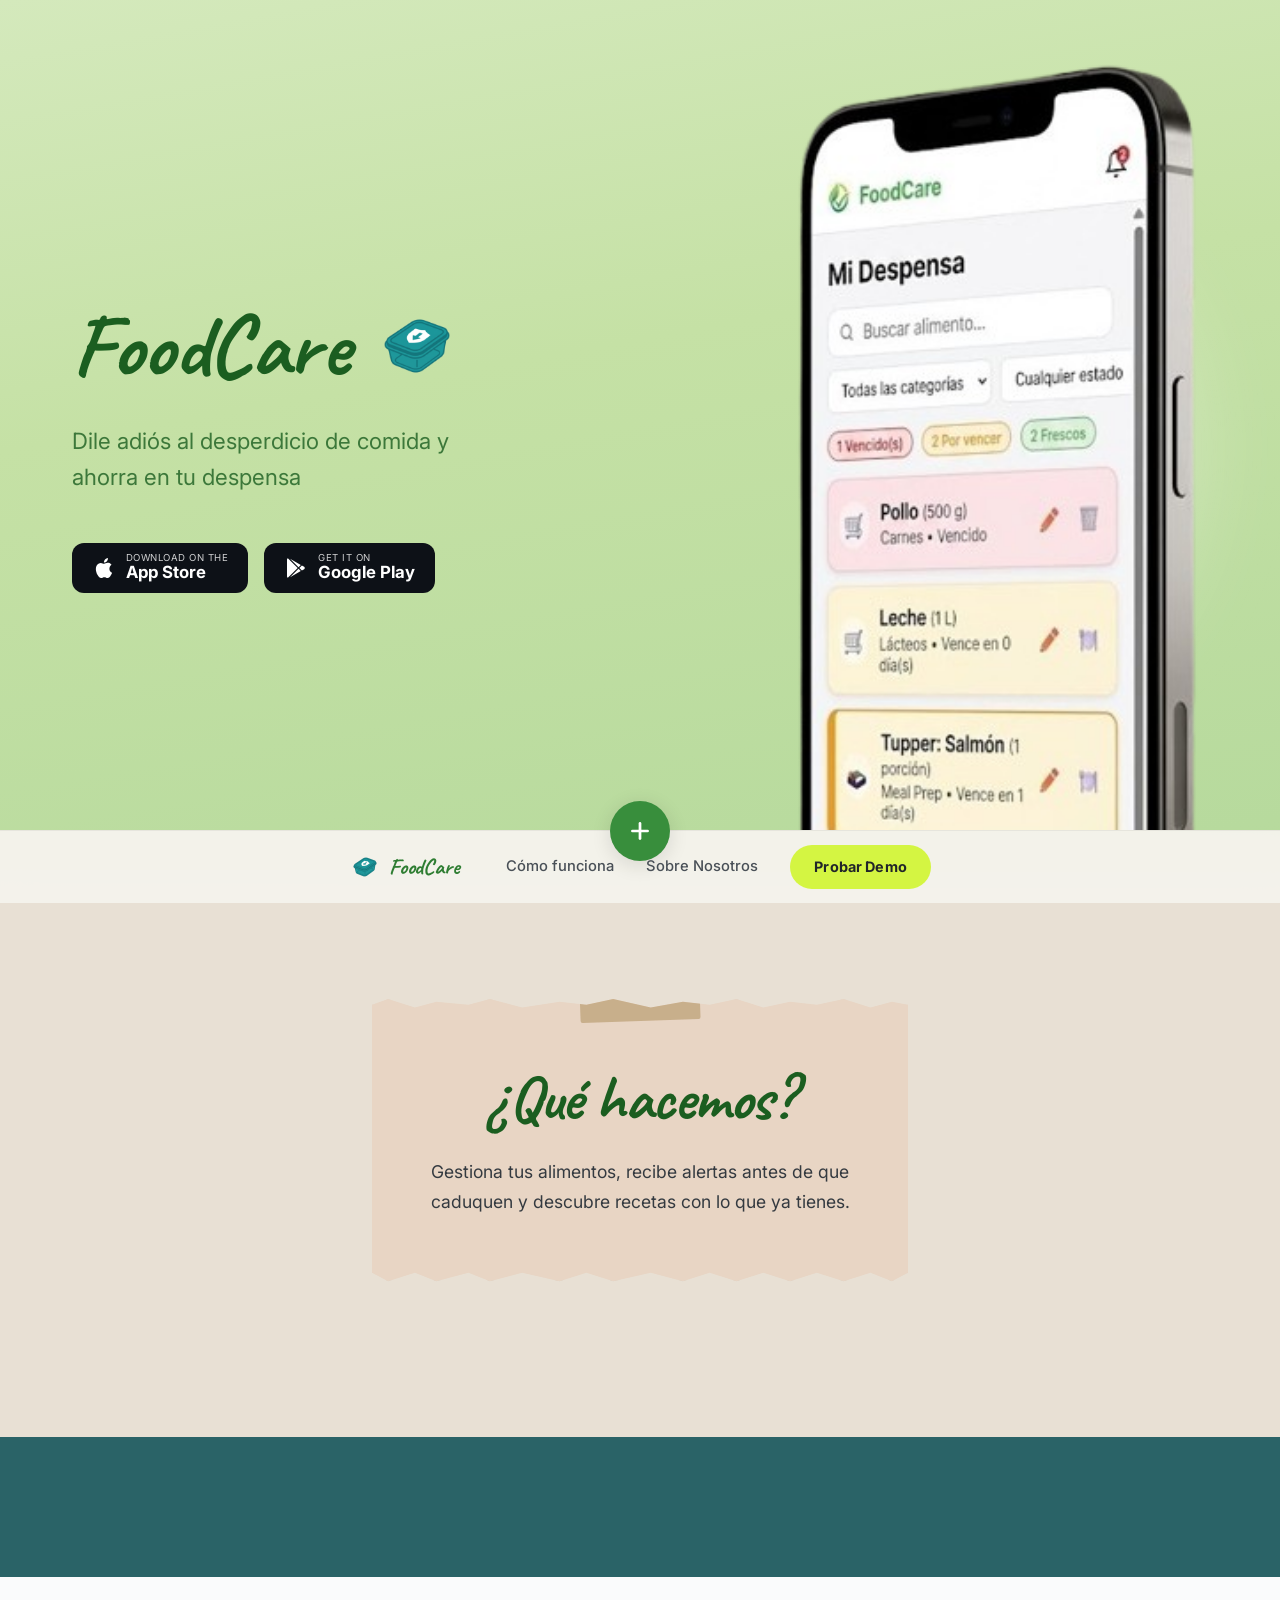
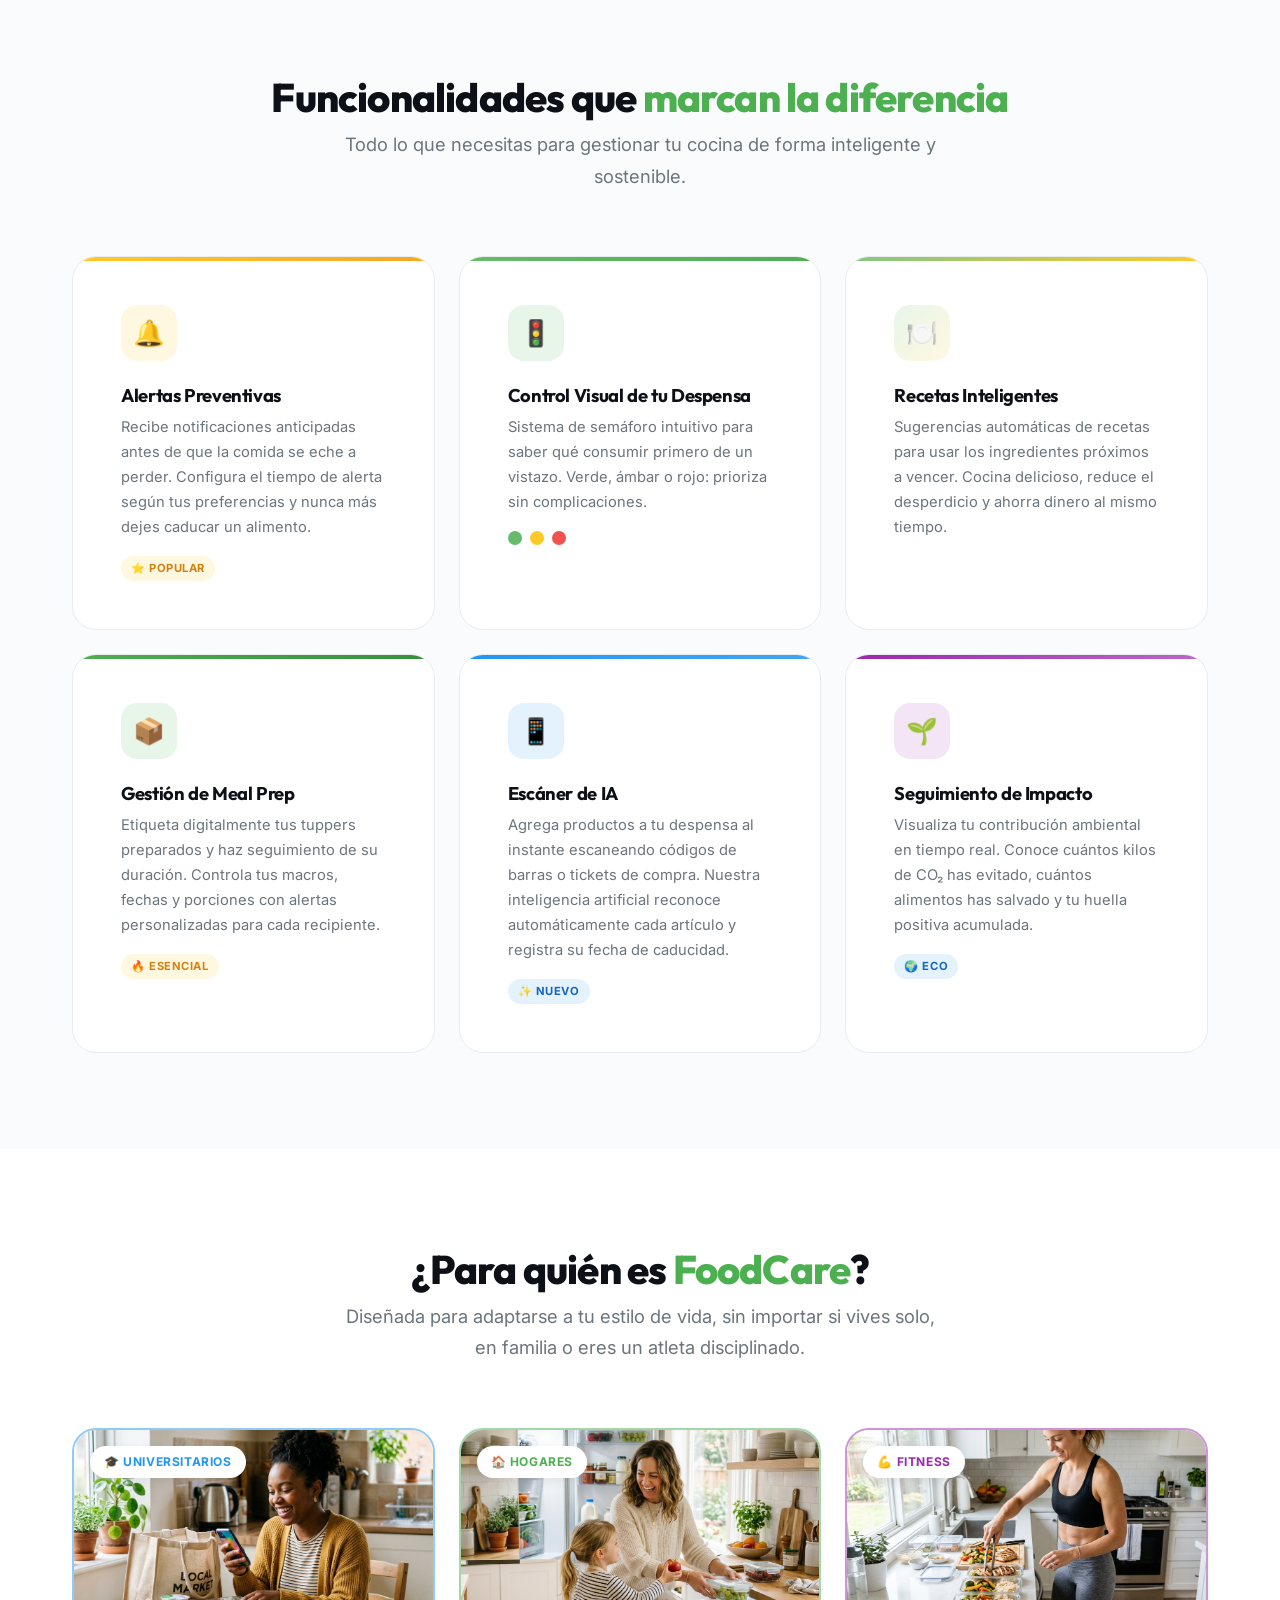
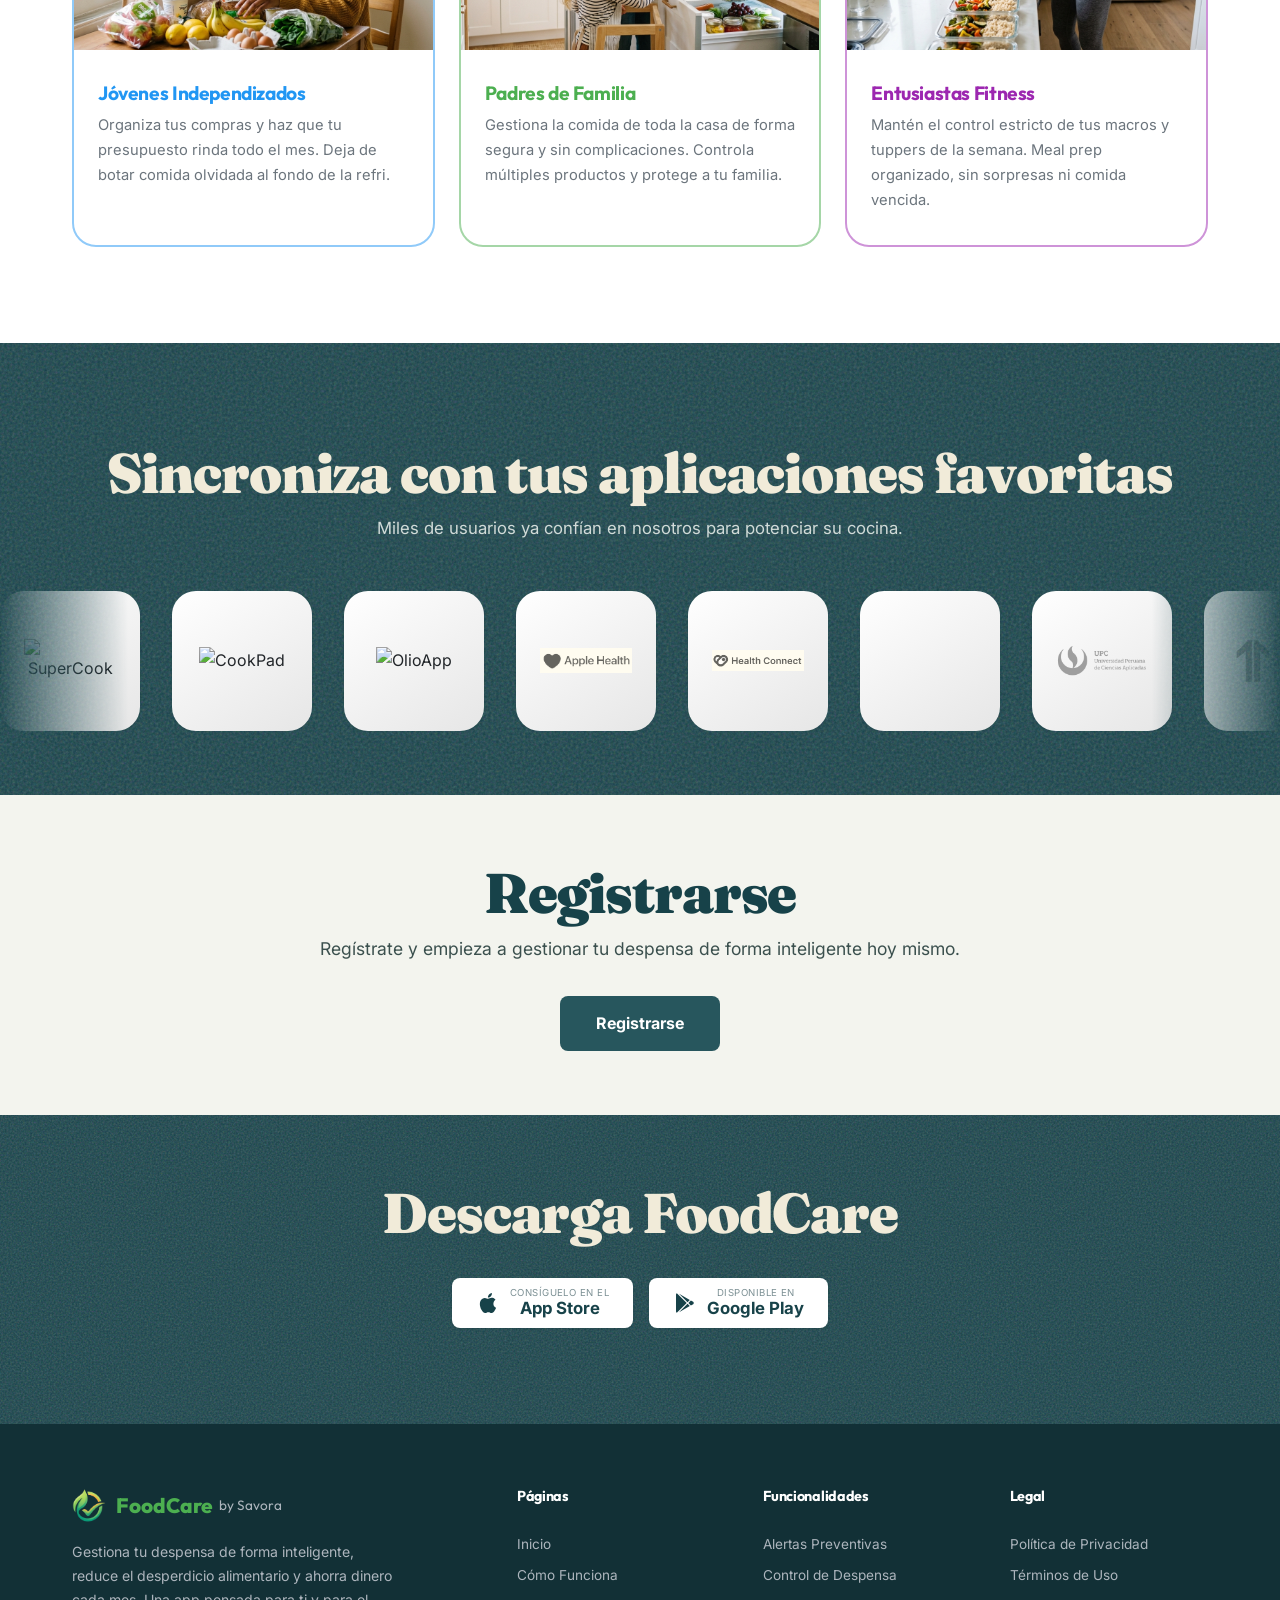
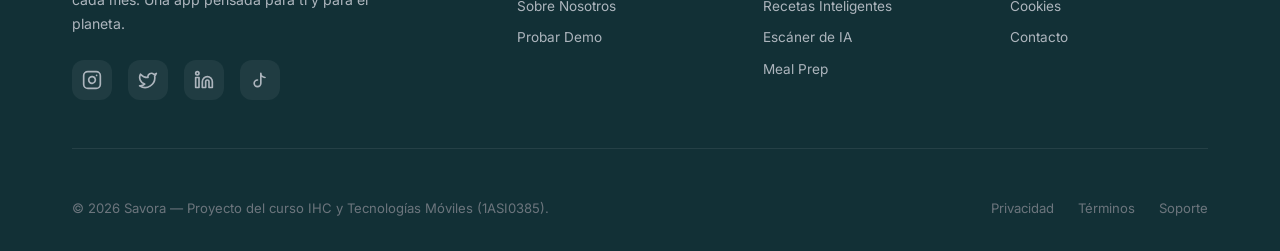
==== commit 56da4430: "feat: rediseño integral del header de la landing page, intento 2 de hacerlo flotante." ====
--- a/index.html
+++ b/index.html
@@ -121,51 +121,6 @@
   </section>
 
   <!-- ============================================
-       APPS MARQUEE — Infinite Scrolling Logos
-       ============================================ -->
-  <section class="apps-marquee" id="integraciones">
-    <div class="container">
-      <h2 class="marquee-title">Sincroniza con tus aplicaciones favoritas</h2>
-    </div>
-    <div class="marquee-wrapper">
-      <div class="marquee-container">
-        <!-- Primer bloque de logos -->
-        <div class="marquee-track">
-          <img src="assets/images/partners-logos/supercook.png" alt="SuperCook" title="SuperCook">
-          <img src="assets/images/partners-logos/cookpad.png" alt="CookPad" title="CookPad">
-          <img src="assets/images/partners-logos/olioapp.png" alt="OlioApp" title="OlioApp">
-          <img src="assets/images/partners-logos/apple-health.png" alt="Apple Health" title="Apple Health">
-          <img src="assets/images/partners-logos/health-connect.png" alt="Health Connect" title="Health Connect">
-          <img src="assets/images/partners-logos/laureate.png" alt="Laureate" title="Laureate">
-          <img src="assets/images/partners-logos/upc.png" alt="UPC" title="UPC">
-          <img src="assets/images/partners-logos/upn.png" alt="UPN" title="UPN">
-          <img src="assets/images/partners-logos/cibertec.png" alt="Cibertec" title="Cibertec">
-          <img src="assets/images/partners-logos/bcp.png" alt="BCP" title="BCP">
-          <img src="assets/images/partners-logos/bbva.png" alt="BBVA" title="BBVA">
-          <img src="assets/images/partners-logos/interbank.png" alt="Interbank" title="Interbank">
-          <img src="assets/images/partners-logos/pagoefectivo.png" alt="PagoEfectivo" title="PagoEfectivo">
-        </div>
-        <!-- Segundo bloque (duplicado para el efecto infinito) -->
-        <div class="marquee-track">
-          <img src="assets/images/partners-logos/supercook.png" alt="SuperCook" title="SuperCook">
-          <img src="assets/images/partners-logos/cookpad.png" alt="CookPad" title="CookPad">
-          <img src="assets/images/partners-logos/olioapp.png" alt="OlioApp" title="OlioApp">
-          <img src="assets/images/partners-logos/apple-health.png" alt="Apple Health" title="Apple Health">
-          <img src="assets/images/partners-logos/health-connect.png" alt="Health Connect" title="Health Connect">
-          <img src="assets/images/partners-logos/laureate.png" alt="Laureate" title="Laureate">
-          <img src="assets/images/partners-logos/upc.png" alt="UPC" title="UPC">
-          <img src="assets/images/partners-logos/upn.png" alt="UPN" title="UPN">
-          <img src="assets/images/partners-logos/cibertec.png" alt="Cibertec" title="Cibertec">
-          <img src="assets/images/partners-logos/bcp.png" alt="BCP" title="BCP">
-          <img src="assets/images/partners-logos/bbva.png" alt="BBVA" title="BBVA">
-          <img src="assets/images/partners-logos/interbank.png" alt="Interbank" title="Interbank">
-          <img src="assets/images/partners-logos/pagoefectivo.png" alt="PagoEfectivo" title="PagoEfectivo">
-        </div>
-      </div>
-    </div>
-  </section>
-
-  <!-- ============================================
        FEATURES — 6 Cards, 3-Column Grid (F-Pattern Scan)
        ============================================ -->
   <section class="features section-padding" id="beneficios">
@@ -230,41 +185,7 @@
     </div>
   </section>
 
-  <!-- ============================================
-       IMPACT METRICS
-       ============================================ -->
-  <section class="impact-section section-padding" id="impacto">
-    <div class="container">
-      <h2 class="section-title reveal">Nuestro <span class="highlight">impacto ambiental</span></h2>
-      <p class="section-subtitle reveal reveal-delay-1">
-        Juntos estamos marcando una verdadera diferencia. Estas son las métricas reales de la comunidad FoodCare.
-      </p>
-
-      <!-- Impact Metrics — 3 cards -->
-      <div class="impact-grid">
-        <div class="impact-card reveal">
-          <div class="impact-icon">🌿</div>
-          <div class="impact-number" data-target="1247" data-suffix=" ton">0</div>
-          <div class="impact-label">Emisiones de CO₂ ahorradas</div>
-          <div class="impact-desc">Equivalente a plantar 20,783 árboles. Cada alimento salvado cuenta.</div>
-        </div>
-
-        <div class="impact-card reveal reveal-delay-1">
-          <div class="impact-icon">💰</div>
-          <div class="impact-number" data-target="2" data-suffix=".4M">0</div>
-          <div class="impact-label">Dinero ahorrado</div>
-          <div class="impact-desc">Un promedio de S/. 48 al mes por hogar gracias a la reducción del desperdicio.</div>
-        </div>
-
-        <div class="impact-card reveal reveal-delay-2">
-          <div class="impact-icon">👥</div>
-          <div class="impact-number" data-target="50000" data-suffix="+">0</div>
-          <div class="impact-label">Usuarios Activos</div>
-          <div class="impact-desc">Crecimiento mensual del 15%. Más hogares se unen cada día a FoodCare.</div>
-        </div>
-      </div>
-    </div>
-  </section>
+
 
   <!-- ============================================
        PARA QUIÉN ES — Segmentos con colores diferenciadores
@@ -312,6 +233,86 @@
             <p>Mantén el control estricto de tus macros y tuppers de la semana. Meal prep organizado, sin sorpresas ni comida vencida.</p>
           </div>
         </div>
+      </div>
+    </div>
+  </section>
+
+  <!-- ============================================
+       PRE-FOOTER SECTIONS
+       ============================================ -->
+  
+  <!-- Apps Marquee -->
+  <section class="apps-marquee pre-footer-noise" id="integraciones">
+    <div class="container">
+      <h2 class="pre-footer-title">Sincroniza con tus aplicaciones favoritas</h2>
+      <p class="pre-footer-subtitle">Miles de usuarios ya confían en nosotros para potenciar su cocina.</p>
+    </div>
+    <div class="marquee-wrapper">
+      <div class="marquee-container">
+        <!-- Primer bloque de logos -->
+        <div class="marquee-track">
+          <div class="logo-box"><img src="assets/images/partners-logos/supercook.png" alt="SuperCook" title="SuperCook"></div>
+          <div class="logo-box"><img src="assets/images/partners-logos/cookpad.png" alt="CookPad" title="CookPad"></div>
+          <div class="logo-box"><img src="assets/images/partners-logos/olioapp.png" alt="OlioApp" title="OlioApp"></div>
+          <div class="logo-box"><img src="assets/images/partners-logos/apple-health.png" alt="Apple Health" title="Apple Health"></div>
+          <div class="logo-box"><img src="assets/images/partners-logos/health-connect.png" alt="Health Connect" title="Health Connect"></div>
+          <div class="logo-box"><img src="assets/images/partners-logos/laureate.png" alt="Laureate" title="Laureate"></div>
+          <div class="logo-box"><img src="assets/images/partners-logos/upc.png" alt="UPC" title="UPC"></div>
+          <div class="logo-box"><img src="assets/images/partners-logos/upn.png" alt="UPN" title="UPN"></div>
+          <div class="logo-box"><img src="assets/images/partners-logos/cibertec.png" alt="Cibertec" title="Cibertec"></div>
+          <div class="logo-box"><img src="assets/images/partners-logos/bcp.png" alt="BCP" title="BCP"></div>
+          <div class="logo-box"><img src="assets/images/partners-logos/bbva.png" alt="BBVA" title="BBVA"></div>
+          <div class="logo-box"><img src="assets/images/partners-logos/interbank.png" alt="Interbank" title="Interbank"></div>
+          <div class="logo-box"><img src="assets/images/partners-logos/pagoefectivo.png" alt="PagoEfectivo" title="PagoEfectivo"></div>
+        </div>
+        <!-- Segundo bloque -->
+        <div class="marquee-track">
+          <div class="logo-box"><img src="assets/images/partners-logos/supercook.png" alt="SuperCook" title="SuperCook"></div>
+          <div class="logo-box"><img src="assets/images/partners-logos/cookpad.png" alt="CookPad" title="CookPad"></div>
+          <div class="logo-box"><img src="assets/images/partners-logos/olioapp.png" alt="OlioApp" title="OlioApp"></div>
+          <div class="logo-box"><img src="assets/images/partners-logos/apple-health.png" alt="Apple Health" title="Apple Health"></div>
+          <div class="logo-box"><img src="assets/images/partners-logos/health-connect.png" alt="Health Connect" title="Health Connect"></div>
+          <div class="logo-box"><img src="assets/images/partners-logos/laureate.png" alt="Laureate" title="Laureate"></div>
+          <div class="logo-box"><img src="assets/images/partners-logos/upc.png" alt="UPC" title="UPC"></div>
+          <div class="logo-box"><img src="assets/images/partners-logos/upn.png" alt="UPN" title="UPN"></div>
+          <div class="logo-box"><img src="assets/images/partners-logos/cibertec.png" alt="Cibertec" title="Cibertec"></div>
+          <div class="logo-box"><img src="assets/images/partners-logos/bcp.png" alt="BCP" title="BCP"></div>
+          <div class="logo-box"><img src="assets/images/partners-logos/bbva.png" alt="BBVA" title="BBVA"></div>
+          <div class="logo-box"><img src="assets/images/partners-logos/interbank.png" alt="Interbank" title="Interbank"></div>
+          <div class="logo-box"><img src="assets/images/partners-logos/pagoefectivo.png" alt="PagoEfectivo" title="PagoEfectivo"></div>
+        </div>
+      </div>
+    </div>
+  </section>
+
+  <!-- Registrarse -->
+  <section class="register-section">
+    <div class="container">
+      <h2 class="pre-footer-title dark">Registrarse</h2>
+      <p class="register-subtitle">Regístrate y empieza a gestionar tu despensa de forma inteligente hoy mismo.</p>
+      <a href="demo.html" class="btn-register">Registrarse</a>
+    </div>
+  </section>
+
+  <!-- Descarga FoodCare -->
+  <section class="download-section pre-footer-noise">
+    <div class="container">
+      <h2 class="pre-footer-title">Descarga FoodCare</h2>
+      <div class="download-buttons">
+        <a href="#" class="store-badge light">
+          <svg class="store-badge__icon" viewBox="0 0 24 24" fill="currentColor"><path d="M18.71 19.5c-.83 1.24-1.71 2.45-3.05 2.47-1.34.03-1.77-.79-3.29-.79-1.53 0-2 .77-3.27.82-1.31.05-2.3-1.32-3.14-2.53C4.25 17 2.94 12.45 4.7 9.39c.87-1.52 2.43-2.48 4.12-2.51 1.28-.02 2.5.87 3.29.87.78 0 2.26-1.07 3.8-.91.65.03 2.47.26 3.64 1.98-.09.06-2.17 1.28-2.15 3.81.03 3.02 2.65 4.03 2.68 4.04-.03.07-.42 1.44-1.38 2.83M13 3.5c.73-.83 1.94-1.46 2.94-1.5.13 1.17-.34 2.35-1.04 3.19-.69.85-1.83 1.51-2.95 1.42-.15-1.15.41-2.35 1.05-3.11z"/></svg>
+          <div class="store-badge__text">
+            <span class="store-badge__label">Consíguelo en el</span>
+            <span class="store-badge__store">App Store</span>
+          </div>
+        </a>
+        <a href="#" class="store-badge light">
+          <svg class="store-badge__icon" viewBox="0 0 24 24" fill="currentColor"><path d="M3,20.5V3.5C3,2.91 3.34,2.39 3.84,2.15L13.69,12L3.84,21.85C3.34,21.61 3,21.09 3,20.5M16.81,15.12L6.05,21.34L14.54,12.85L16.81,15.12M20.16,10.81C20.5,11.08 20.75,11.5 20.75,12C20.75,12.5 20.53,12.9 20.18,13.18L17.89,14.5L15.39,12L17.89,9.5L20.16,10.81M6.05,2.66L16.81,8.88L14.54,11.15L6.05,2.66Z"/></svg>
+          <div class="store-badge__text">
+            <span class="store-badge__label">DISPONIBLE EN</span>
+            <span class="store-badge__store">Google Play</span>
+          </div>
+        </a>
       </div>
     </div>
   </section>
--- a/assets/styles/styles.css
+++ b/assets/styles/styles.css
@@ -4,7 +4,7 @@
    ============================================ */
 
 /* ---------- Google Fonts ---------- */
-@import url('https://fonts.googleapis.com/css2?family=Inter:wght@300;400;500;600;700;800;900&family=Outfit:wght@400;500;600;700;800&family=Caveat:wght@400;500;600;700&display=swap');
+@import url('https://fonts.googleapis.com/css2?family=Fraunces:opsz,wght@9..144,700;9..144,900&family=Inter:wght@300;400;500;600;700;800;900&family=Outfit:wght@400;500;600;700;800&family=Caveat:wght@400;500;600;700&display=swap');
 
 /* ---------- CSS Custom Properties ---------- */
 :root {
@@ -71,6 +71,7 @@
   --brand-light:   var(--green-100);
 
   /* Typography */
+  --font-serif:   'Fraunces', serif;
   --font-heading: 'Outfit', sans-serif;
   --font-body:    'Inter', sans-serif;
   --font-handwritten: 'Caveat', cursive;
@@ -282,27 +283,29 @@
    ============================================ */
 .site-header {
   position: fixed;
-  top: 0;
-  left: 0;
-  right: 0;
-  height: var(--header-height);
+  top: 16px;
+  left: 50%;
+  transform: translateX(-50%);
+  width: auto;
+  max-width: 720px;
   z-index: 1000;
-  background: rgba(255,255,255,0.92);
-  backdrop-filter: blur(20px);
-  -webkit-backdrop-filter: blur(20px);
-  border-bottom: 1px solid var(--gray-200);
-  box-shadow: var(--shadow-sm);
-  transition: transform 0.4s ease, opacity 0.4s ease;
+  background: rgba(255,255,255,0.94);
+  backdrop-filter: blur(24px);
+  -webkit-backdrop-filter: blur(24px);
+  border-radius: var(--radius-full);
+  box-shadow: 0 4px 32px rgba(0,0,0,0.10), 0 1px 4px rgba(0,0,0,0.06);
+  padding: 8px 28px;
+  transition: transform 0.5s cubic-bezier(0.22, 1, 0.36, 1), opacity 0.4s ease;
 }
 
 /* On index.html, the header is hidden until scroll */
 body.is-index .site-header {
-  transform: translateY(-100%);
+  transform: translateX(-50%) translateY(-140%);
   opacity: 0;
 }
 
 body.is-index .site-header.visible {
-  transform: translateY(0);
+  transform: translateX(-50%) translateY(0);
   opacity: 1;
 }
 
@@ -558,6 +561,26 @@
   animation: fadeInRight 0.8s ease-out 0.4s both;
 }
 
+/* Glow effect behind the phone */
+.splash-hero__phone::before {
+  content: '';
+  position: absolute;
+  top: 15%;
+  right: -10%;
+  width: 80%;
+  height: 70%;
+  background: radial-gradient(ellipse at center, rgba(255,255,255,0.55) 0%, rgba(255,255,255,0.20) 35%, transparent 70%);
+  filter: blur(30px);
+  z-index: -1;
+  pointer-events: none;
+  animation: glowPulse 4s ease-in-out infinite alternate;
+}
+
+@keyframes glowPulse {
+  0%   { opacity: 0.6; transform: scale(1); }
+  100% { opacity: 1;   transform: scale(1.08); }
+}
+
 .splash-hero__phone-img {
   width: clamp(280px, 35vw, 420px);
   height: auto;
@@ -565,26 +588,46 @@
   display: block;
 }
 
-/* Nav container at bottom of hero */
+/* Nav container at bottom of hero — full viewport width */
 .splash-hero__nav-container {
   position: relative;
   z-index: 10;
-  padding: var(--space-lg) var(--space-xl);
+  padding: 0;
   display: flex;
   justify-content: center;
-  background: linear-gradient(to top, rgba(220,230,210,0.9) 0%, transparent 100%);
+  background: linear-gradient(to top, rgba(220,230,210,0.95) 0%, rgba(220,230,210,0.6) 40%, transparent 100%);
+  transition: opacity 0.4s ease;
 }
 
 .splash-hero__nav-container .site-nav {
-  background: rgba(255,255,255,0.92);
+  background: rgba(245,243,237,0.96);
   backdrop-filter: blur(16px);
   -webkit-backdrop-filter: blur(16px);
-  border-radius: var(--radius-full);
-  padding: 10px 32px;
-  box-shadow: 0 4px 24px rgba(0,0,0,0.08);
-  gap: var(--space-xl);
-  max-width: 700px;
+  border-radius: 0;
+  padding: 14px 48px;
+  box-shadow: none;
+  gap: var(--space-2xl);
+  max-width: none;
   width: 100%;
+  justify-content: center;
+  border-top: 1px solid rgba(0,0,0,0.05);
+  position: relative;
+}
+
+/* Larger floating '+' button in the splash nav */
+.splash-hero__nav-container .site-nav__plus-icon {
+  width: 60px;
+  height: 60px;
+  position: absolute;
+  top: -30px;
+  left: 50%;
+  transform: translateX(-50%);
+  box-shadow: 0 4px 20px rgba(0,0,0,0.12);
+}
+
+.splash-hero__nav-container .site-nav__plus-icon svg {
+  width: 26px;
+  height: 26px;
 }
 
 /* Hide splash nav when header takes over */
@@ -693,21 +736,162 @@
 }
 
 /* ============================================
+   IMPACT METRICS (CHEAF STYLE)
+   ============================================ */
+.impact-metrics-cheaf {
+  background-color: #f3f4ee;
+  padding: var(--space-4xl) 0;
+}
+
+.impact-hero-img-wrapper {
+  margin-bottom: var(--space-2xl);
+  border-radius: var(--radius-2xl);
+  overflow: hidden;
+  box-shadow: var(--shadow-lg);
+}
+
+.impact-hero-img {
+  width: 100%;
+  height: auto;
+  display: block;
+}
+
+.impact-cards-container {
+  display: grid;
+  grid-template-columns: repeat(3, 1fr);
+  gap: var(--space-lg);
+}
+
+.impact-card-cheaf {
+  background-color: #ffffff;
+  border-radius: var(--radius-xl);
+  padding: var(--space-2xl) var(--space-lg);
+  text-align: center;
+  position: relative;
+  z-index: 1;
+  box-shadow: 0 10px 30px rgba(0,0,0,0.03);
+}
+
+.impact-card-cheaf::before {
+  content: '';
+  position: absolute;
+  top: 16px; left: 16px; right: 16px; bottom: 16px;
+  border-radius: var(--radius-md);
+  background-image: radial-gradient(#d4dedb 1.5px, transparent 1.5px);
+  background-size: 14px 14px;
+  background-position: center;
+  z-index: -1;
+}
+
+.impact-card-cheaf .impact-number {
+  font-family: var(--font-serif);
+  font-size: clamp(2.5rem, 4vw, 3.2rem);
+  font-weight: 900;
+  color: #123036; /* Dark teal */
+  margin-bottom: 0;
+  line-height: 1.1;
+}
+
+.impact-card-cheaf .impact-unit {
+  font-family: var(--font-heading);
+  font-size: 1.4rem;
+  font-weight: 700;
+  color: #123036;
+  margin-bottom: var(--space-sm);
+}
+
+.impact-card-cheaf p {
+  font-size: 0.95rem;
+  color: #3b504e;
+  font-weight: 500;
+}
+
+@media (max-width: 1024px) {
+  .impact-cards-container {
+    grid-template-columns: 1fr;
+    max-width: 450px;
+    margin: 0 auto;
+  }
+}
+
+/* ============================================
    APPS MARQUEE — Infinite Scrolling
    ============================================ */
+/* ============================================
+   PRE-FOOTER SECTIONS (Estilo Cheaf)
+   ============================================ */
+.pre-footer-noise {
+  background-color: #174249; /* Dark teal */
+  position: relative;
+  padding: var(--space-4xl) 0;
+  text-align: center;
+  overflow: hidden;
+}
+
+.pre-footer-noise::before {
+  content: "";
+  position: absolute;
+  inset: 0;
+  opacity: 0.25;
+  background-image: url("data:image/svg+xml,%3Csvg viewBox='0 0 200 200' xmlns='http://www.w3.org/2000/svg'%3E%3Cfilter id='noiseFilter'%3E%3CfeTurbulence type='fractalNoise' baseFrequency='0.85' numOctaves='3' stitchTiles='stitch'/%3E%3C/filter%3E%3Crect width='100%25' height='100%25' filter='url(%23noiseFilter)'/%3E%3C/svg%3E");
+  pointer-events: none;
+  z-index: 0;
+}
+
+.pre-footer-noise .container,
+.pre-footer-noise .marquee-wrapper {
+  position: relative;
+  z-index: 1;
+}
+
+.pre-footer-title {
+  font-family: var(--font-serif);
+  font-size: clamp(2.5rem, 5vw, 3.5rem);
+  font-weight: 900;
+  color: #f1ebd9; /* Light cream */
+  margin-bottom: var(--space-sm);
+  letter-spacing: -0.02em;
+}
+
+.pre-footer-subtitle {
+  color: #d1dbd8;
+  font-size: 1.05rem;
+  margin-bottom: var(--space-2xl);
+}
+
+.pre-footer-title.dark {
+  color: #174249;
+}
+
+/* Rediseño de Apps Marquee */
 .apps-marquee {
-  background: var(--bg-secondary);
-  padding: var(--space-2xl) 0;
-  border-top: 1px solid var(--gray-200);
-  border-bottom: 1px solid var(--gray-200);
-  text-align: center;
-}
-
-.apps-marquee .marquee-title {
-  font-size: clamp(1.4rem, 3vw, 2rem);
-  font-weight: 700;
-  color: var(--text-heading);
-  margin-bottom: var(--space-xl);
+  border: none;
+  padding-bottom: var(--space-3xl);
+}
+
+.logo-box {
+  background: linear-gradient(145deg, #ffffff, #e6e6e6);
+  border-radius: var(--radius-xl);
+  width: 140px;
+  height: 140px;
+  display: flex;
+  align-items: center;
+  justify-content: center;
+  margin-right: var(--space-xl);
+  box-shadow: var(--shadow-sm);
+  padding: var(--space-lg);
+  flex-shrink: 0;
+}
+
+.logo-box img {
+  max-width: 100%;
+  max-height: 100%;
+  object-fit: contain;
+  transition: all var(--transition-fast);
+}
+
+.logo-box:hover img {
+  transform: scale(1.05);
 }
 
 .marquee-wrapper {
@@ -730,22 +914,66 @@
   align-items: center;
 }
 
-.marquee-track img {
-  height: 40px;
-  width: auto;
-  object-fit: contain;
-  flex-shrink: 0;
-  display: block;
-  margin-right: 4rem;
-  opacity: 0.6;
-  filter: grayscale(100%);
-  transition: opacity var(--transition-fast), filter var(--transition-fast);
-  pointer-events: none;
-}
-
-.marquee-track img:hover {
-  opacity: 1;
-  filter: grayscale(0%);
+/* Registrarse Section */
+.register-section {
+  background-color: #f3f4ee; /* Light greenish cream */
+  padding: var(--space-3xl) 0;
+  text-align: center;
+}
+
+.register-subtitle {
+  color: #3b504e;
+  font-size: 1.1rem;
+  margin-bottom: var(--space-xl);
+}
+
+.btn-register {
+  display: inline-flex;
+  align-items: center;
+  justify-content: center;
+  background-color: #27565d;
+  color: #ffffff;
+  padding: 14px 36px;
+  border-radius: var(--radius-sm);
+  font-weight: 700;
+  font-size: 1rem;
+  transition: all var(--transition-base);
+  text-decoration: none;
+}
+
+.btn-register:hover {
+  background-color: #1a3c42;
+  transform: translateY(-2px);
+  box-shadow: var(--shadow-md);
+}
+
+/* Download Section */
+.download-section {
+  padding: var(--space-3xl) 0 var(--space-4xl);
+}
+
+.download-buttons {
+  display: flex;
+  gap: var(--space-md);
+  justify-content: center;
+  flex-wrap: wrap;
+  margin-top: var(--space-xl);
+}
+
+.store-badge.light {
+  background-color: #ffffff;
+  color: #174249;
+  box-shadow: var(--shadow-sm);
+  border-radius: var(--radius-sm);
+  padding: 10px 24px;
+}
+
+.store-badge.light:hover {
+  background-color: #f8f9fa;
+}
+
+.store-badge.light .store-badge__label {
+  color: #5c757a;
 }
 
 @keyframes marquee-scroll {
@@ -1688,7 +1916,7 @@
    FOOTER
    ============================================ */
 .footer {
-  background: var(--gray-900);
+  background: #123036;
   color: var(--gray-300);
   padding: var(--space-3xl) 0 var(--space-xl);
 }
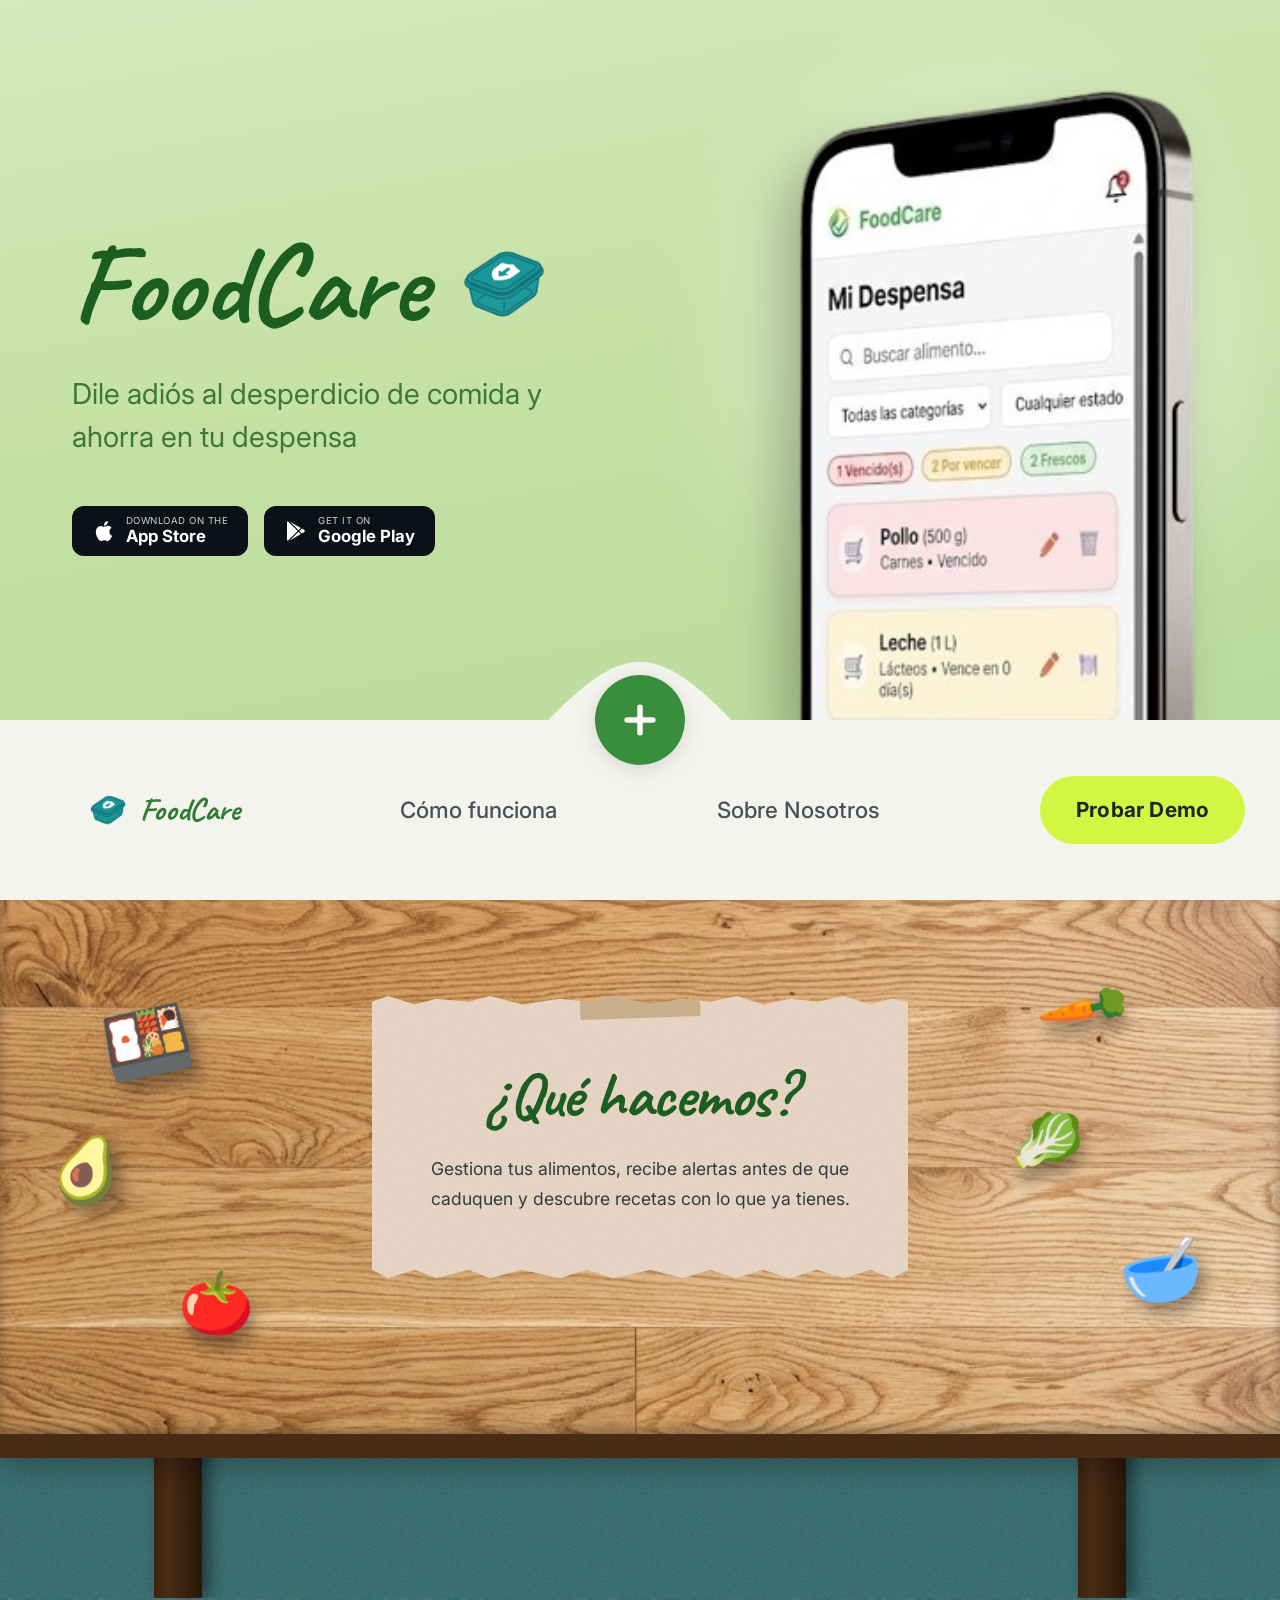
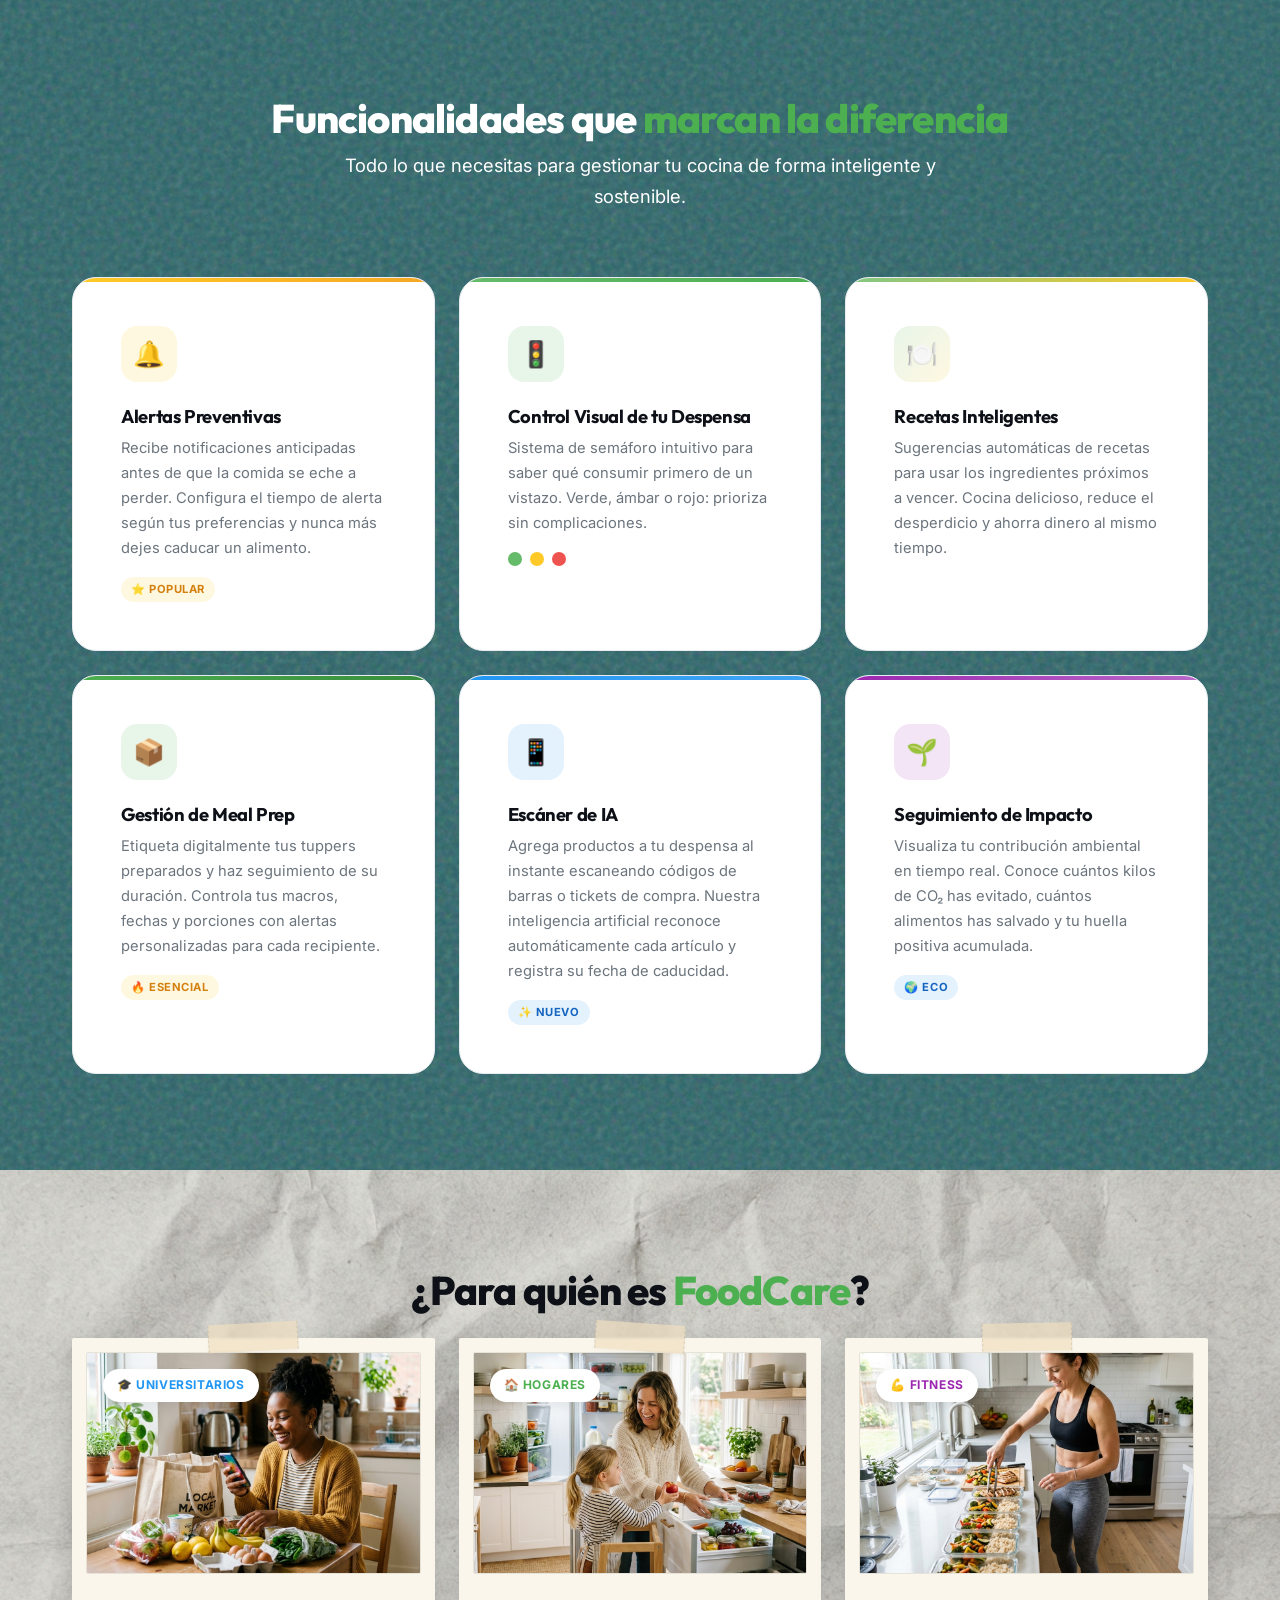
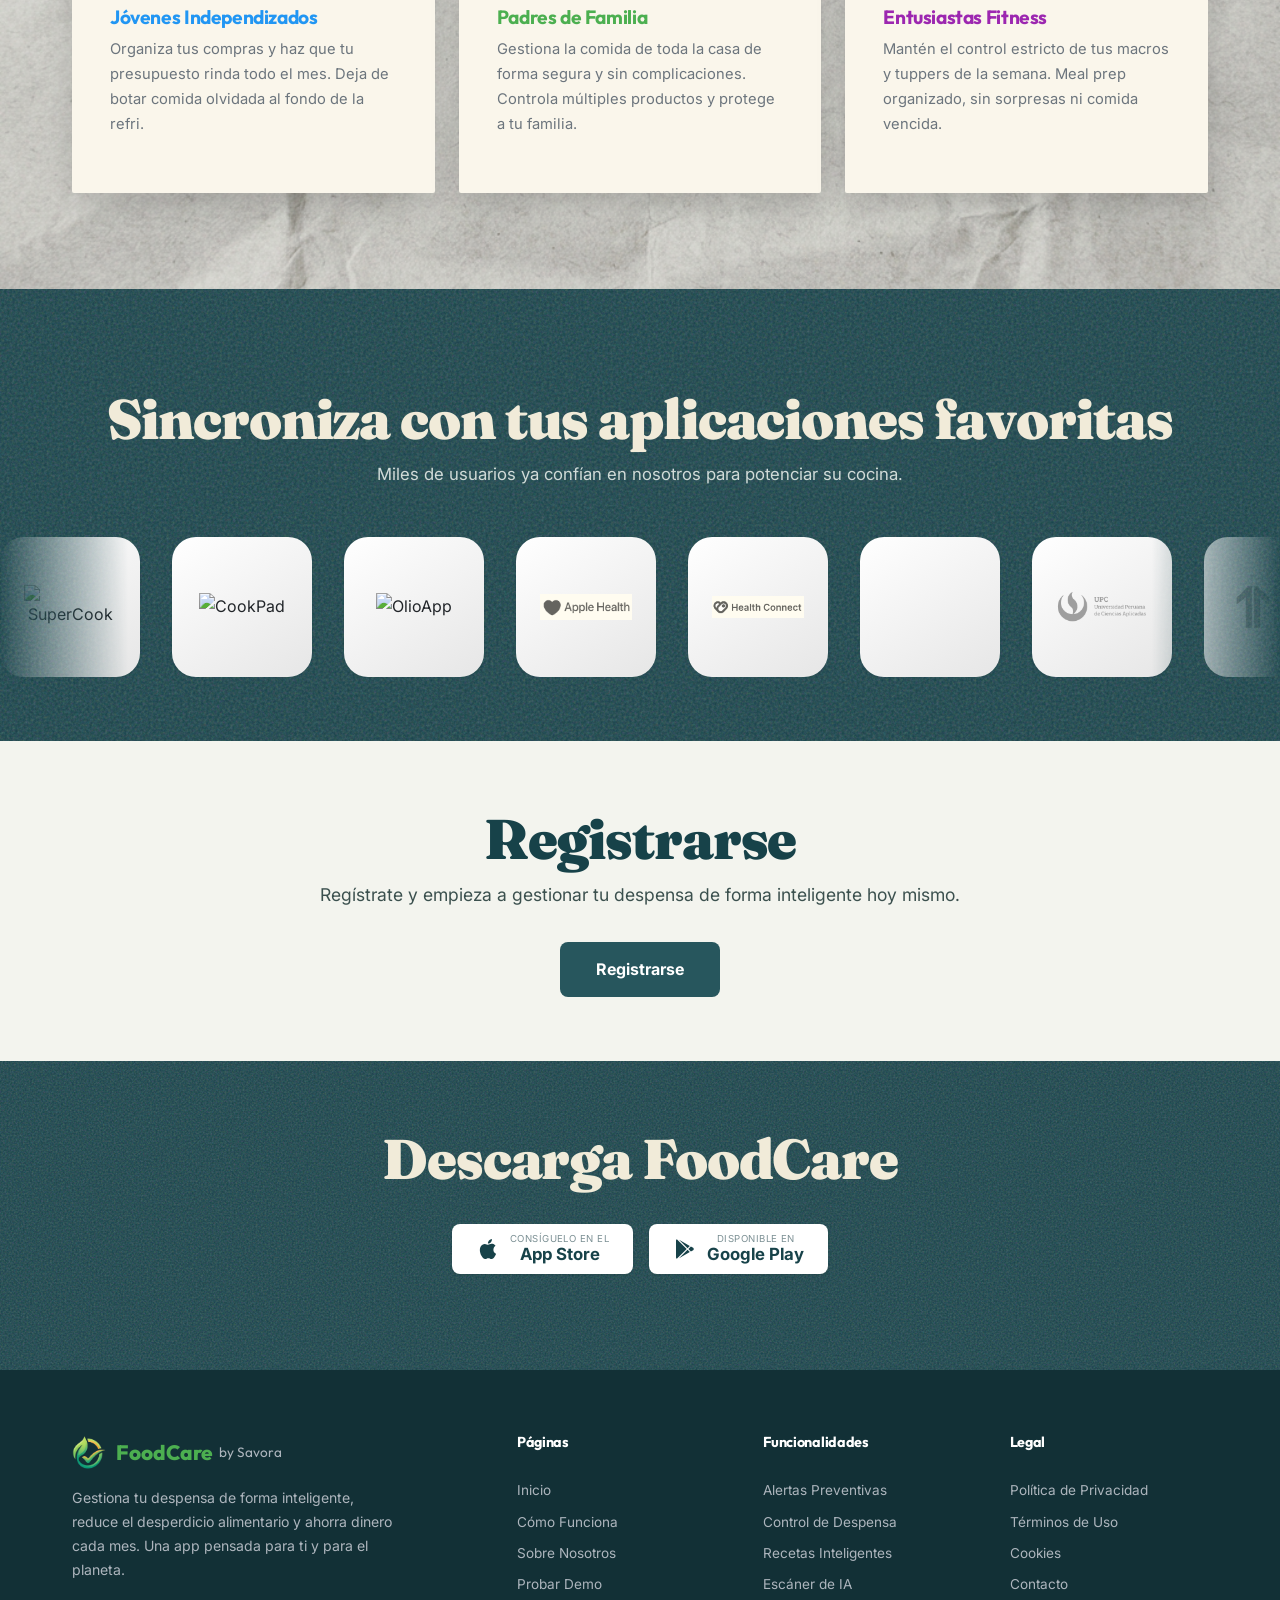
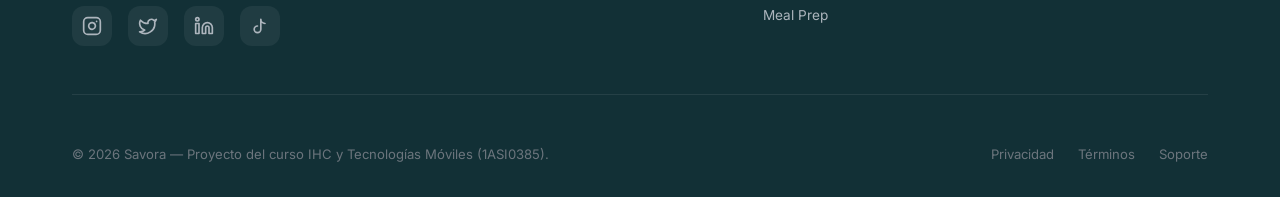
==== commit 9c5e36d0: "feat: variable de separamientox2, y fondo del head a imagen" ====
--- a/index.html
+++ b/index.html
@@ -106,6 +106,14 @@
   <section class="que-hacemos" id="que-hacemos">
     <div class="que-hacemos__bg-cream">
       <div class="container">
+        <!-- Scattered table items (Food and Tupperware) -->
+        <div class="table-item table-item--taper-1" aria-hidden="true">🍱</div>
+        <div class="table-item table-item--tomato" aria-hidden="true">🍅</div>
+        <div class="table-item table-item--avocado" aria-hidden="true">🥑</div>
+        <div class="table-item table-item--carrot" aria-hidden="true">🥕</div>
+        <div class="table-item table-item--taper-2" aria-hidden="true">🥣</div>
+        <div class="table-item table-item--lettuce" aria-hidden="true">🥬</div>
+
         <div class="que-hacemos__card">
           <div class="que-hacemos__tape"></div>
           <h2 class="que-hacemos__title">¿Qué hacemos?</h2>
@@ -116,7 +124,9 @@
       </div>
     </div>
     <div class="que-hacemos__bg-teal">
-      <!-- Background image: assets/images/teal-texture-bg.png -->
+      <!-- Table Legs drop down here -->
+      <div class="que-hacemos__leg que-hacemos__leg--left"></div>
+      <div class="que-hacemos__leg que-hacemos__leg--right"></div>
     </div>
   </section>
 
@@ -193,9 +203,6 @@
   <section class="audience section-padding" id="para-quien">
     <div class="container">
       <h2 class="section-title reveal">¿Para quién es <span class="highlight">FoodCare</span>?</h2>
-      <p class="section-subtitle reveal reveal-delay-1">
-        Diseñada para adaptarse a tu estilo de vida, sin importar si vives solo, en familia o eres un atleta disciplinado.
-      </p>
 
       <div class="audience-grid">
         <!-- Card 1: Jóvenes — AZUL -->
--- a/assets/styles/styles.css
+++ b/assets/styles/styles.css
@@ -286,17 +286,24 @@
   top: 16px;
   left: 50%;
   transform: translateX(-50%);
-  width: auto;
-  max-width: 720px;
+  width: max-content;
+  max-width: 95%;
   z-index: 1000;
   background: rgba(255,255,255,0.94);
   backdrop-filter: blur(24px);
   -webkit-backdrop-filter: blur(24px);
   border-radius: var(--radius-full);
   box-shadow: 0 4px 32px rgba(0,0,0,0.10), 0 1px 4px rgba(0,0,0,0.06);
-  padding: 8px 28px;
+  padding: 8px 16px;
   transition: transform 0.5s cubic-bezier(0.22, 1, 0.36, 1), opacity 0.4s ease;
 }
+
+/* Ensure the floating header items are compact */
+.site-header .site-nav__brand-text { font-size: 1.2rem; }
+.site-header .site-nav__logo-img { width: 24px; height: 24px; }
+.site-header .site-nav__link--cta { padding: 8px 16px; font-size: 0.85rem; }
+.site-header .site-nav__plus-icon { width: 32px; height: 32px; top: auto; left: auto; position: static; transform: none; box-shadow: none; margin: 0; }
+.site-header .site-nav__plus-icon svg { width: 16px; height: 16px; }
 
 /* On index.html, the header is hidden until scroll */
 body.is-index .site-header {
@@ -317,7 +324,7 @@
   display: flex;
   align-items: center;
   justify-content: center;
-  gap: var(--space-2xl);
+  gap: var(--space-xl);
   height: 100%;
   position: relative;
 }
@@ -364,7 +371,8 @@
   content: '';
   position: absolute;
   bottom: -2px;
-  left: 0;
+  left: 50%;
+  transform: translateX(-50%);
   width: 0;
   height: 2px;
   background: var(--brand-primary);
@@ -451,7 +459,7 @@
   position: relative;
   min-height: 100vh;
   background: #c5e1a5;
-  background: linear-gradient(170deg, #d4e9bc 0%, #c5e1a5 40%, #b5d99c 100%);
+  background: url('../images/hero-bg.jpg') center/cover no-repeat, linear-gradient(170deg, #d4e9bc 0%, #c5e1a5 40%, #b5d99c 100%);
   display: flex;
   flex-direction: column;
   overflow: hidden;
@@ -484,25 +492,25 @@
 
 .splash-hero__title-text {
   font-family: var(--font-handwritten);
-  font-size: clamp(3.5rem, 8vw, 5.5rem);
+  font-size: clamp(4.5rem, 10vw, 7rem);
   font-weight: 700;
   color: var(--green-900);
   line-height: 1;
 }
 
 .splash-hero__title-icon {
-  width: clamp(60px, 10vw, 90px);
-  height: clamp(60px, 10vw, 90px);
+  width: clamp(75px, 12vw, 110px);
+  height: clamp(75px, 12vw, 110px);
   object-fit: contain;
 }
 
 .splash-hero__subtitle {
-  font-size: clamp(1.1rem, 2.5vw, 1.4rem);
+  font-size: clamp(1.3rem, 3.5vw, 1.8rem);
   color: var(--green-900);
   opacity: 0.8;
-  line-height: 1.6;
+  line-height: 1.5;
   margin-bottom: var(--space-2xl);
-  max-width: 420px;
+  max-width: 600px;
 }
 
 .splash-hero__buttons {
@@ -559,26 +567,28 @@
   flex-shrink: 0;
   align-self: flex-end;
   animation: fadeInRight 0.8s ease-out 0.4s both;
+  z-index: 2;
 }
 
 /* Glow effect behind the phone */
 .splash-hero__phone::before {
   content: '';
   position: absolute;
-  top: 15%;
-  right: -10%;
-  width: 80%;
-  height: 70%;
-  background: radial-gradient(ellipse at center, rgba(255,255,255,0.55) 0%, rgba(255,255,255,0.20) 35%, transparent 70%);
-  filter: blur(30px);
+  top: 40%;
+  left: 50%;
+  transform: translate(-50%, -50%);
+  width: 140%;
+  height: 120%;
+  background: radial-gradient(circle, rgba(255,255,255,0.85) 0%, rgba(255,255,255,0.3) 40%, transparent 70%);
+  filter: blur(40px);
   z-index: -1;
   pointer-events: none;
   animation: glowPulse 4s ease-in-out infinite alternate;
 }
 
 @keyframes glowPulse {
-  0%   { opacity: 0.6; transform: scale(1); }
-  100% { opacity: 1;   transform: scale(1.08); }
+  0%   { opacity: 0.6; transform: translate(-50%, -50%) scale(1); }
+  100% { opacity: 1;   transform: translate(-50%, -50%) scale(1.1); }
 }
 
 .splash-hero__phone-img {
@@ -586,49 +596,114 @@
   height: auto;
   object-fit: contain;
   display: block;
-}
-
-/* Nav container at bottom of hero — full viewport width */
+  filter: drop-shadow(-20px 25px 25px rgba(0,0,0,0.25));
+}
+
+/* Nav container at bottom of hero — HUGE white area */
 .splash-hero__nav-container {
   position: relative;
   z-index: 10;
   padding: 0;
   display: flex;
   justify-content: center;
-  background: linear-gradient(to top, rgba(220,230,210,0.95) 0%, rgba(220,230,210,0.6) 40%, transparent 100%);
-  transition: opacity 0.4s ease;
+  align-items: center;
+  background: transparent;
+  height: 20vh;
+  min-height: 150px;
+  will-change: transform, opacity;
+}
+
+.splash-hero__nav-container::before {
+  content: '';
+  position: absolute;
+  top: -80px; left: -10px; right: -10px; bottom: 0;
+  background-image: url('data:image/svg+xml;utf8,<svg viewBox="0 0 1440 120" xmlns="http://www.w3.org/2000/svg" preserveAspectRatio="none"><path fill="%23f3f4ee" d="M-10,120 V80 H480 C560,80 640,10 720,10 C800,10 880,80 960,80 H1450 V120 Z" /></svg>');
+  background-size: 100% 100%;
+  background-position: center bottom;
+  background-repeat: no-repeat;
+  z-index: -1;
 }
 
 .splash-hero__nav-container .site-nav {
-  background: rgba(245,243,237,0.96);
-  backdrop-filter: blur(16px);
-  -webkit-backdrop-filter: blur(16px);
+  background: #f3f4ee;
   border-radius: 0;
-  padding: 14px 48px;
+  padding: 0;
   box-shadow: none;
-  gap: var(--space-2xl);
   max-width: none;
   width: 100%;
-  justify-content: center;
-  border-top: 1px solid rgba(0,0,0,0.05);
-  position: relative;
-}
-
-/* Larger floating '+' button in the splash nav */
+  height: 100%;
+  display: grid;
+  grid-template-columns: 1fr max-content max-content 1fr;
+  gap: 160px; /* Fixed 'X' distance for all gaps (Doubled) */
+  align-items: center;
+  position: relative;
+}
+
+.splash-hero__nav-container .site-nav__links {
+  display: contents; /* Unwrap links to become grid items of .site-nav */
+}
+
+/* 1. Brand (Right-aligned in first column) */
+.splash-hero__nav-container .site-nav__brand {
+  grid-column: 1;
+  justify-self: end;
+}
+
+/* 2. Cómo funciona (Right-aligned in second column) */
+.splash-hero__nav-container .site-nav__links > a:nth-child(1) {
+  grid-column: 2;
+  justify-self: end;
+}
+
+/* 3. Sobre Nosotros (Left-aligned in third column) */
+.splash-hero__nav-container .site-nav__links > a:nth-child(3) {
+  grid-column: 3;
+  justify-self: start;
+}
+
+/* 4. Probar Demo CTA (Left-aligned in fourth column) */
+.splash-hero__nav-container .site-nav__links > a:nth-child(4) {
+  grid-column: 4;
+  justify-self: start;
+}
+.splash-hero__nav-container .site-nav__link {
+  font-size: 1.4rem;
+  transition: all 0.5s cubic-bezier(0.22, 1, 0.36, 1);
+}
+.splash-hero__nav-container .site-nav__link--cta {
+  font-size: 1.3rem;
+  padding: 16px 36px;
+}
+.splash-hero__nav-container .site-nav__brand-text {
+  font-size: 2rem;
+  transition: all 0.5s cubic-bezier(0.22, 1, 0.36, 1);
+}
+.splash-hero__nav-container .site-nav__logo-img {
+  width: 48px;
+  height: 48px;
+  transition: all 0.5s cubic-bezier(0.22, 1, 0.36, 1);
+}
+
+/* Enormous floating '+' button in the splash nav */
 .splash-hero__nav-container .site-nav__plus-icon {
-  width: 60px;
-  height: 60px;
+  width: 90px;
+  height: 90px;
   position: absolute;
-  top: -30px;
+  top: -45px;
   left: 50%;
   transform: translateX(-50%);
+  margin: 0;
+  z-index: 10;
   box-shadow: 0 4px 20px rgba(0,0,0,0.12);
-}
-
+  transition: all 0.5s cubic-bezier(0.22, 1, 0.36, 1);
+}
 .splash-hero__nav-container .site-nav__plus-icon svg {
-  width: 26px;
-  height: 26px;
-}
+  width: 44px;
+  height: 44px;
+  stroke-width: 3;
+  transition: all 0.5s cubic-bezier(0.22, 1, 0.36, 1);
+}
+
 
 /* Hide splash nav when header takes over */
 .splash-hero__nav-container.hidden {
@@ -670,14 +745,73 @@
 }
 
 .que-hacemos__bg-cream {
-  background: #e8e0d4;
+  background-image: url('../../assets/images/wood_table_bg.png');
+  background-size: cover;
+  background-position: center;
   padding: var(--space-4xl) 0 calc(var(--space-4xl) + 60px);
   display: flex;
   align-items: center;
   justify-content: center;
   position: relative;
   z-index: 2;
-}
+  border-bottom: 24px solid #4a2c16; /* Wood thickness */
+  box-shadow: inset 0 -6px 12px rgba(0,0,0,0.3), 0 10px 25px rgba(0,0,0,0.25);
+}
+
+/* Table food and tupperware decorations */
+.table-item {
+  position: absolute;
+  user-select: none;
+  pointer-events: none;
+  filter: drop-shadow(6px 12px 8px rgba(0,0,0,0.35));
+  transition: transform 0.4s cubic-bezier(0.175, 0.885, 0.32, 1.275);
+  z-index: 3;
+}
+
+.table-item--taper-1 {
+  left: 8%;
+  top: 15%;
+  transform: rotate(-12deg);
+  font-size: 4.5rem;
+}
+.table-item--tomato {
+  left: 14%;
+  bottom: 15%;
+  transform: rotate(8deg);
+  font-size: 3.8rem;
+}
+.table-item--avocado {
+  left: 4%;
+  bottom: 40%;
+  transform: rotate(-22deg);
+  font-size: 3.6rem;
+}
+.table-item--carrot {
+  right: 12%;
+  top: 10%;
+  transform: rotate(28deg);
+  font-size: 4rem;
+}
+.table-item--taper-2 {
+  right: 6%;
+  bottom: 20%;
+  transform: rotate(-8deg);
+  font-size: 4.2rem;
+}
+.table-item--lettuce {
+  right: 15%;
+  bottom: 45%;
+  transform: rotate(18deg);
+  font-size: 3.8rem;
+}
+
+/* Floating animation on hover */
+.que-hacemos__bg-cream:hover .table-item--taper-1 { transform: rotate(-8deg) translateY(-5px) scale(1.05); }
+.que-hacemos__bg-cream:hover .table-item--tomato { transform: rotate(12deg) translateY(-4px) scale(1.05); }
+.que-hacemos__bg-cream:hover .table-item--avocado { transform: rotate(-18deg) translateY(-6px) scale(1.05); }
+.que-hacemos__bg-cream:hover .table-item--carrot { transform: rotate(32deg) translateY(-5px) scale(1.05); }
+.que-hacemos__bg-cream:hover .table-item--taper-2 { transform: rotate(-4deg) translateY(-4px) scale(1.05); }
+.que-hacemos__bg-cream:hover .table-item--lettuce { transform: rotate(22deg) translateY(-5px) scale(1.05); }
 
 .que-hacemos__card {
   max-width: 560px;
@@ -693,6 +827,18 @@
   );
   box-shadow: 0 8px 32px rgba(0,0,0,0.12);
 }
+
+/* Add noise texture to paper card */
+.que-hacemos__card::before {
+  content: "";
+  position: absolute;
+  inset: 0;
+  opacity: 0.15;
+  background-image: url("data:image/svg+xml,%3Csvg viewBox='0 0 200 200' xmlns='http://www.w3.org/2000/svg'%3E%3Cfilter id='noiseFilter'%3E%3CfeTurbulence type='fractalNoise' baseFrequency='0.85' numOctaves='3' stitchTiles='stitch'/%3E%3C/filter%3E%3Crect width='100%25' height='100%25' filter='url(%23noiseFilter)'/%3E%3C/svg%3E");
+  pointer-events: none;
+  z-index: 0;
+}
+.que-hacemos__card > * { position: relative; z-index: 1; }
 
 .que-hacemos__tape {
   position: absolute;
@@ -726,13 +872,37 @@
 
 .que-hacemos__bg-teal {
   background: #2a6367;
-  background-image: url('../../assets/images/teal-texture-bg.png');
-  background-size: cover;
-  background-position: center;
   height: 200px;
   margin-top: -60px;
   position: relative;
   z-index: 1;
+  overflow: hidden;
+}
+
+.que-hacemos__bg-teal::before {
+  content: "";
+  position: absolute;
+  inset: 0;
+  opacity: 0.25;
+  background-image: url("data:image/svg+xml,%3Csvg viewBox='0 0 200 200' xmlns='http://www.w3.org/2000/svg'%3E%3Cfilter id='noiseFilter'%3E%3CfeTurbulence type='fractalNoise' baseFrequency='0.85' numOctaves='3' stitchTiles='stitch'/%3E%3C/filter%3E%3Crect width='100%25' height='100%25' filter='url(%23noiseFilter)'/%3E%3C/svg%3E");
+  pointer-events: none;
+  z-index: -1;
+}
+
+.que-hacemos__leg {
+  position: absolute;
+  top: -24px; /* start exactly behind the table's wooden edge */
+  width: 48px;
+  height: 224px; /* extends all the way down through the teal bg */
+  background: linear-gradient(90deg, #3d2310 0%, #4a2c16 30%, #29170a 100%);
+  box-shadow: 8px 0 15px rgba(0,0,0,0.45);
+  z-index: 10;
+}
+.que-hacemos__leg--left {
+  left: 12%;
+}
+.que-hacemos__leg--right {
+  right: 12%;
 }
 
 /* ============================================
@@ -1255,9 +1425,27 @@
    FEATURES SECTION — 3-Column Grid (F-Pattern)
    ============================================ */
 .features {
-  background: var(--bg-secondary);
+  background: #2a6367;
   padding: var(--space-4xl) 0;
   position: relative;
+  overflow: hidden;
+}
+
+/* Noise texture for cyan background */
+.features::before {
+  content: "";
+  position: absolute;
+  inset: 0;
+  opacity: 0.25;
+  background-image: url("data:image/svg+xml,%3Csvg viewBox='0 0 200 200' xmlns='http://www.w3.org/2000/svg'%3E%3Cfilter id='noiseFilter'%3E%3CfeTurbulence type='fractalNoise' baseFrequency='0.85' numOctaves='3' stitchTiles='stitch'/%3E%3C/filter%3E%3Crect width='100%25' height='100%25' filter='url(%23noiseFilter)'/%3E%3C/svg%3E");
+  pointer-events: none;
+  z-index: 0;
+}
+.features > .container { position: relative; z-index: 1; }
+
+.features .section-title,
+.features .section-subtitle {
+  color: var(--white);
 }
 
 .features-grid {
@@ -1575,51 +1763,76 @@
    ============================================ */
 .audience {
   padding: var(--space-4xl) 0;
-  background: var(--white);
+  background: #fdfdfc;
+  background-image: url('../../assets/images/crumpled_newspaper_bg.png');
+  background-size: cover;
+  background-position: center;
+  background-blend-mode: multiply;
+}
+
+.audience .section-subtitle {
+  background: #faf6eb;
+  color: #3b3028 !important;
+  padding: 12px 28px;
+  display: inline-block;
+  border-radius: 2px;
+  box-shadow: 0 4px 15px rgba(0,0,0,0.1);
+  transform: rotate(-0.5deg);
+  font-weight: 500;
+  max-width: 700px;
+  margin: 0 auto 50px;
+  border-left: 4px solid var(--brand-primary);
+  line-height: 1.5;
 }
 
 .audience-grid {
   display: grid;
   grid-template-columns: repeat(3, 1fr);
   gap: var(--grid-gap);
+  padding-top: var(--space-md);
 }
 
 .audience-card {
-  border-radius: var(--radius-xl);
-  overflow: hidden;
-  background: var(--white);
+  background: #faf6eb; /* cream note paper color */
+  padding: 14px 14px 24px 14px; /* Polaroid snapshot frame padding */
+  border-radius: 2px;
+  position: relative;
   transition: all var(--transition-base);
-  position: relative;
-}
+  border: none !important;
+  box-shadow: 0 10px 30px rgba(0,0,0,0.16);
+}
+
+/* Translucent masking tape holding each clipping */
+.audience-card::before {
+  content: '';
+  position: absolute;
+  top: -15px;
+  left: 50%;
+  transform: translateX(-50%) rotate(2deg);
+  width: 90px;
+  height: 28px;
+  background: rgba(240, 222, 192, 0.7); /* translucent tape */
+  backdrop-filter: blur(1px);
+  -webkit-backdrop-filter: blur(1px);
+  box-shadow: 0 2px 4px rgba(0,0,0,0.03);
+  z-index: 10;
+  border-left: 1px dashed rgba(0,0,0,0.1);
+  border-right: 1px dashed rgba(0,0,0,0.1);
+}
+
+/* Natural rotation to simulate hand-placement */
+.audience-card:nth-child(1) { transform: rotate(-1.5deg); }
+.audience-card:nth-child(2) { transform: rotate(1.2deg); }
+.audience-card:nth-child(3) { transform: rotate(-1deg); }
+
+.audience-card:nth-child(1)::before { transform: translateX(-50%) rotate(-3deg); }
+.audience-card:nth-child(2)::before { transform: translateX(-50%) rotate(4deg); }
+.audience-card:nth-child(3)::before { transform: translateX(-50%) rotate(-1deg); }
 
 .audience-card:hover {
-  transform: translateY(-8px);
-  box-shadow: var(--shadow-xl);
-}
-
-/* Segment-specific colors */
-.audience-card.segment-blue {
-  border: 2px solid var(--segment-blue-border);
-}
-.audience-card.segment-blue:hover {
-  box-shadow: 0 20px 50px rgba(33,150,243,0.15);
-  border-color: var(--segment-blue);
-}
-
-.audience-card.segment-green {
-  border: 2px solid var(--segment-green-border);
-}
-.audience-card.segment-green:hover {
-  box-shadow: 0 20px 50px rgba(76,175,80,0.15);
-  border-color: var(--segment-green);
-}
-
-.audience-card.segment-purple {
-  border: 2px solid var(--segment-purple-border);
-}
-.audience-card.segment-purple:hover {
-  box-shadow: 0 20px 50px rgba(156,39,176,0.15);
-  border-color: var(--segment-purple);
+  transform: translateY(-12px) scale(1.02) rotate(0deg) !important;
+  box-shadow: 0 20px 45px rgba(0,0,0,0.25) !important;
+  z-index: 5;
 }
 
 .audience-img {
@@ -1636,6 +1849,8 @@
 .audience-img-wrapper {
   overflow: hidden;
   position: relative;
+  border-radius: 2px;
+  border: 1px solid rgba(0, 0, 0, 0.08);
 }
 
 .audience-tag {
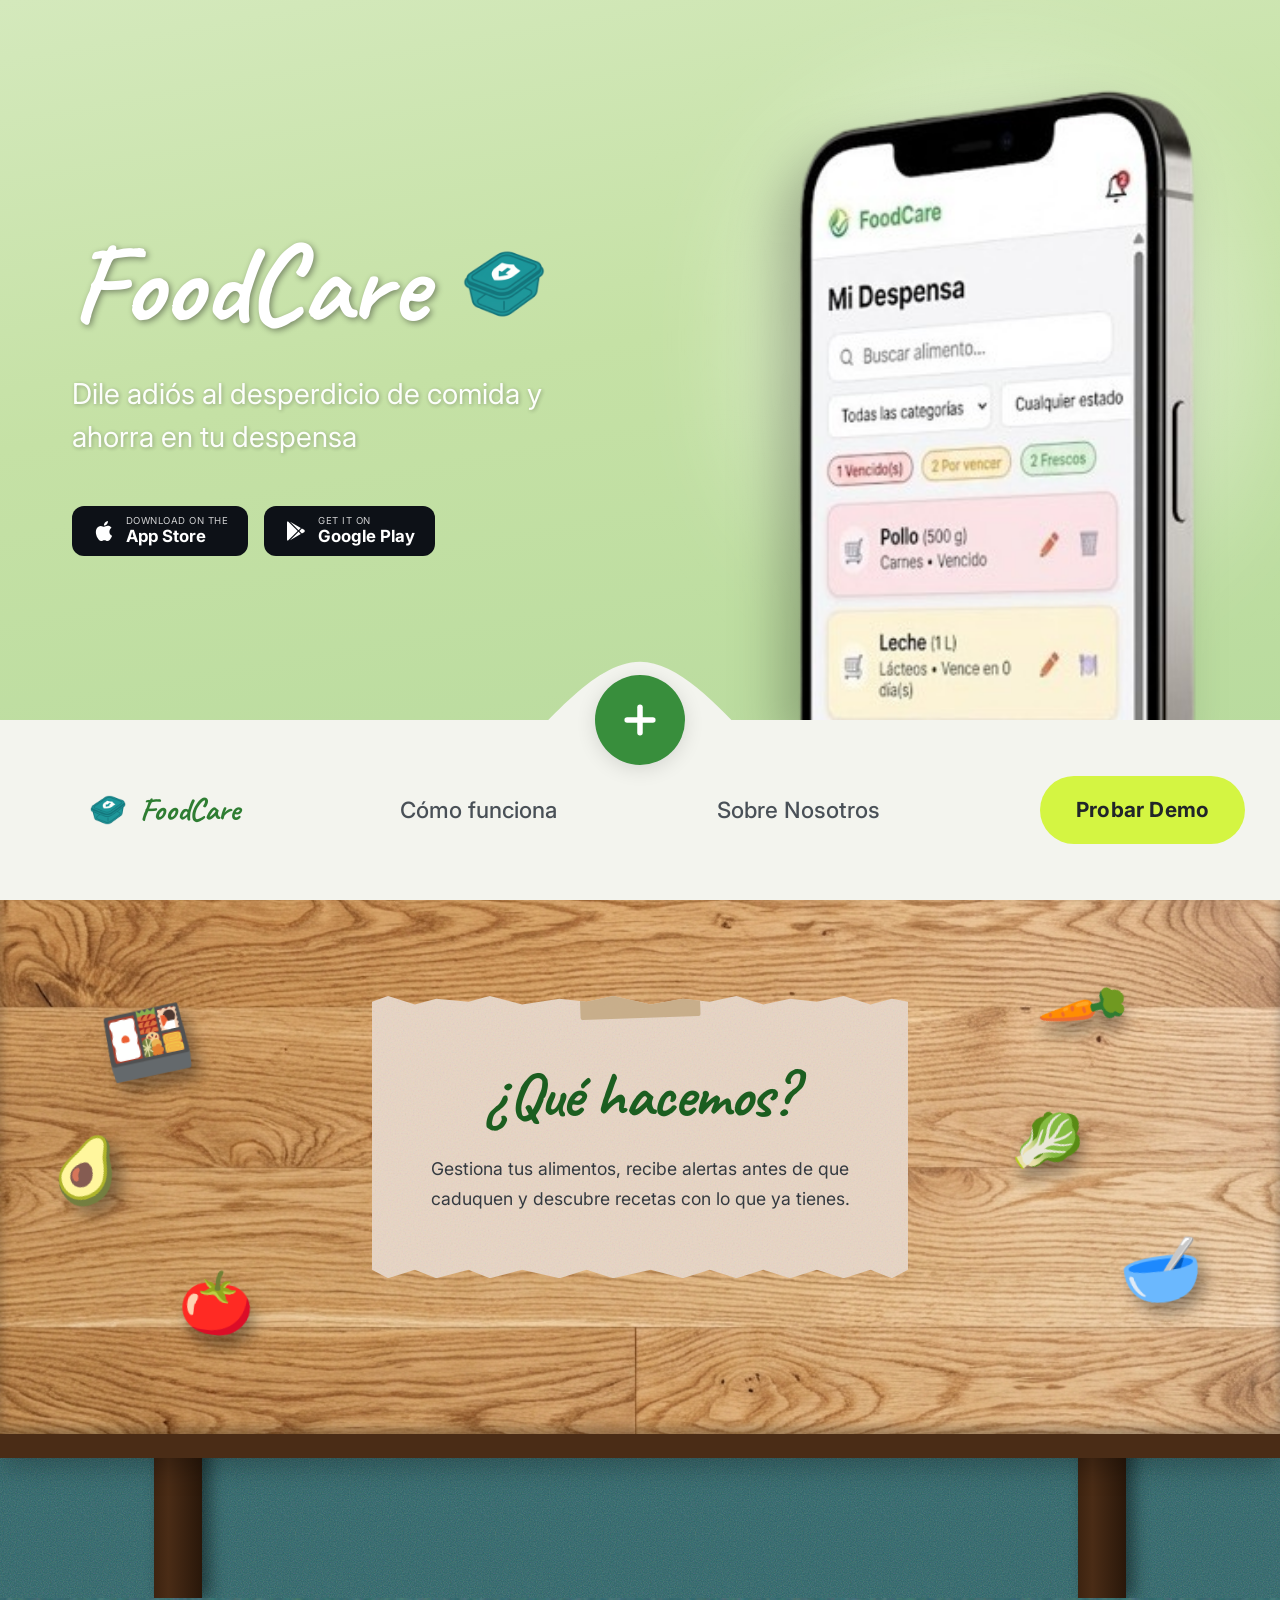
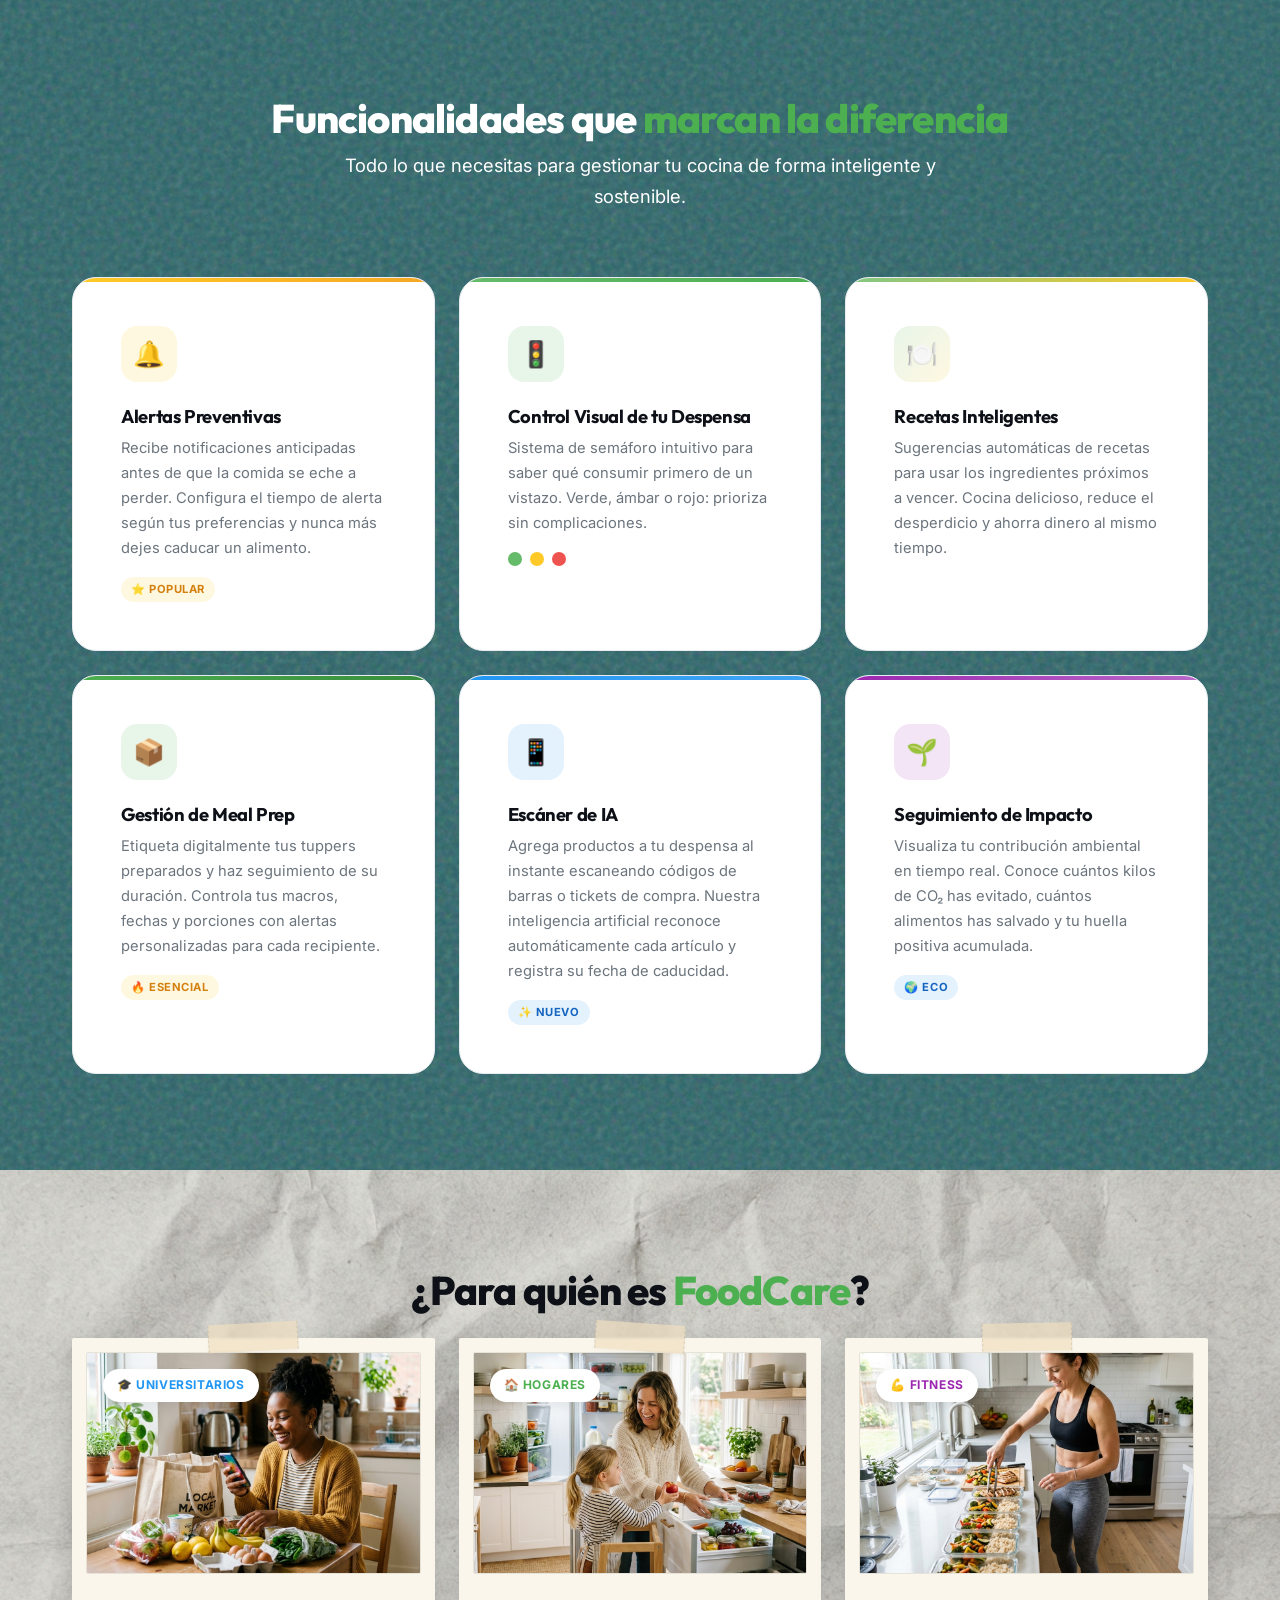
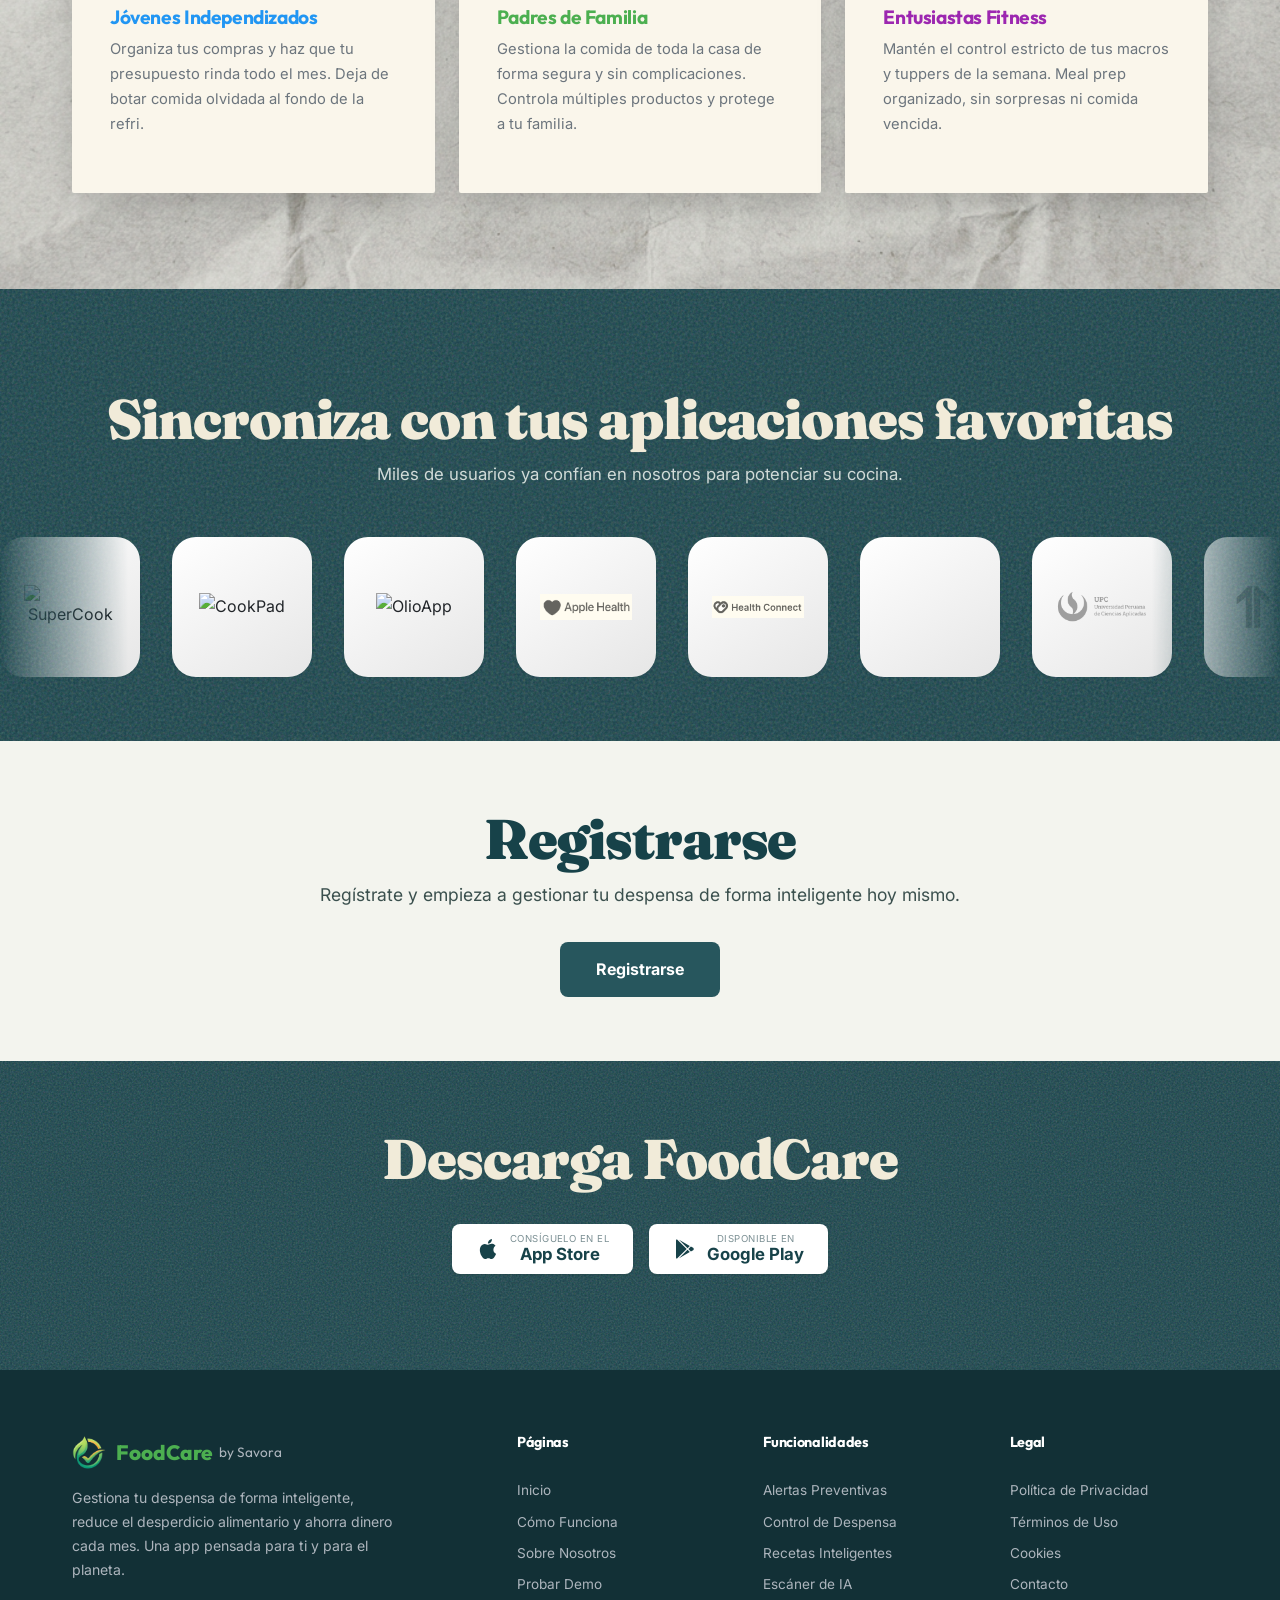
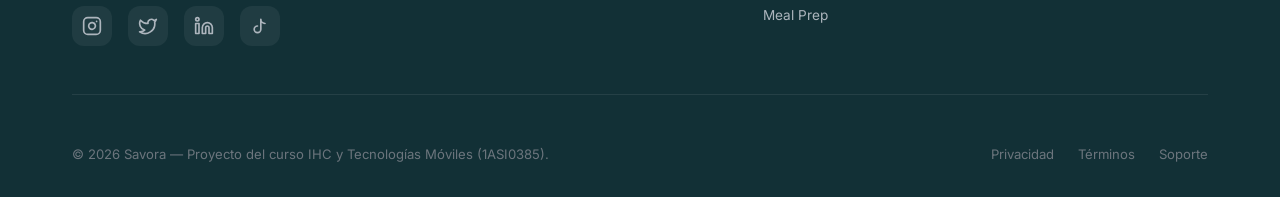
==== commit 50510cec: "feat: Rediseño de landing, separación de head a components para uniformidad." ====
--- a/index.html
+++ b/index.html
@@ -13,122 +13,9 @@
 </head>
 <body>
 
-  <!-- ============================================
-       SPLASH HERO — Full-screen landing with nav at bottom
-       The nav animates up to become a fixed header on scroll
-       ============================================ -->
-  <section class="splash-hero" id="inicio">
-    <div class="splash-hero__content">
-      <div class="splash-hero__text">
-        <h1 class="splash-hero__title">
-          <span class="splash-hero__title-text">FoodCare</span>
-          <img src="favicon.ico" alt="FoodCare Logo" class="splash-hero__title-icon">
-        </h1>
-        <p class="splash-hero__subtitle">
-          Dile adiós al desperdicio de comida y ahorra en tu despensa
-        </p>
-        <div class="splash-hero__buttons">
-          <a href="#" class="store-badge" id="btn-appstore">
-            <svg class="store-badge__icon" viewBox="0 0 24 24" fill="currentColor"><path d="M18.71 19.5c-.83 1.24-1.71 2.45-3.05 2.47-1.34.03-1.77-.79-3.29-.79-1.53 0-2 .77-3.27.82-1.31.05-2.3-1.32-3.14-2.53C4.25 17 2.94 12.45 4.7 9.39c.87-1.52 2.43-2.48 4.12-2.51 1.28-.02 2.5.87 3.29.87.78 0 2.26-1.07 3.8-.91.65.03 2.47.26 3.64 1.98-.09.06-2.17 1.28-2.15 3.81.03 3.02 2.65 4.03 2.68 4.04-.03.07-.42 1.44-1.38 2.83M13 3.5c.73-.83 1.94-1.46 2.94-1.5.13 1.17-.34 2.35-1.04 3.19-.69.85-1.83 1.51-2.95 1.42-.15-1.15.41-2.35 1.05-3.11z"/></svg>
-            <div class="store-badge__text">
-              <span class="store-badge__label">Download on the</span>
-              <span class="store-badge__store">App Store</span>
-            </div>
-          </a>
-          <a href="#" class="store-badge" id="btn-googleplay">
-            <svg class="store-badge__icon" viewBox="0 0 24 24" fill="currentColor"><path d="M3,20.5V3.5C3,2.91 3.34,2.39 3.84,2.15L13.69,12L3.84,21.85C3.34,21.61 3,21.09 3,20.5M16.81,15.12L6.05,21.34L14.54,12.85L16.81,15.12M20.16,10.81C20.5,11.08 20.75,11.5 20.75,12C20.75,12.5 20.53,12.9 20.18,13.18L17.89,14.5L15.39,12L17.89,9.5L20.16,10.81M6.05,2.66L16.81,8.88L14.54,11.15L6.05,2.66Z"/></svg>
-            <div class="store-badge__text">
-              <span class="store-badge__label">GET IT ON</span>
-              <span class="store-badge__store">Google Play</span>
-            </div>
-          </a>
-        </div>
-      </div>
-      <div class="splash-hero__phone">
-        <img src="assets/images/hero-phone-cutoff.png" alt="FoodCare App en tu teléfono" class="splash-hero__phone-img">
-      </div>
-    </div>
-
-    <!-- Nav bar starts at the bottom of the hero -->
-    <div class="splash-hero__nav-container" id="splash-nav">
-      <nav class="site-nav" id="site-nav-inner">
-        <a href="index.html" class="site-nav__brand">
-          <img src="favicon.ico" alt="FoodCare" class="site-nav__logo-img">
-          <span class="site-nav__brand-text">FoodCare</span>
-        </a>
-        <div class="site-nav__links">
-          <a href="como-funciona.html" class="site-nav__link">Cómo funciona</a>
-          <a href="index.html" class="site-nav__plus-icon">
-            <svg viewBox="0 0 24 24" fill="none" stroke="currentColor" stroke-width="2.5" stroke-linecap="round">
-              <line x1="12" y1="5" x2="12" y2="19"/>
-              <line x1="5" y1="12" x2="19" y2="12"/>
-            </svg>
-          </a>
-          <a href="sobre-nosotros.html" class="site-nav__link">Sobre Nosotros</a>
-          <a href="demo.html" class="site-nav__link site-nav__link--cta">Probar Demo</a>
-        </div>
-        <button class="site-nav__mobile-toggle" id="mobile-toggle" aria-label="Menú">
-          <span></span><span></span><span></span>
-        </button>
-      </nav>
-    </div>
-  </section>
-
-  <!-- Fixed header (hidden initially, takes over from splash nav on scroll) -->
-  <header class="site-header" id="site-header">
-    <div class="container">
-      <nav class="site-nav">
-        <a href="index.html" class="site-nav__brand">
-          <img src="favicon.ico" alt="FoodCare" class="site-nav__logo-img">
-          <span class="site-nav__brand-text">FoodCare</span>
-        </a>
-        <div class="site-nav__links">
-          <a href="como-funciona.html" class="site-nav__link">Cómo funciona</a>
-          <a href="index.html" class="site-nav__plus-icon">
-            <svg viewBox="0 0 24 24" fill="none" stroke="currentColor" stroke-width="2.5" stroke-linecap="round">
-              <line x1="12" y1="5" x2="12" y2="19"/>
-              <line x1="5" y1="12" x2="19" y2="12"/>
-            </svg>
-          </a>
-          <a href="sobre-nosotros.html" class="site-nav__link">Sobre Nosotros</a>
-          <a href="demo.html" class="site-nav__link site-nav__link--cta">Probar Demo</a>
-        </div>
-        <button class="site-nav__mobile-toggle" id="mobile-toggle-header" aria-label="Menú">
-          <span></span><span></span><span></span>
-        </button>
-      </nav>
-    </div>
-  </header>
-
-  <!-- ============================================
-       ¿QUÉ HACEMOS? — Paper note card section
-       ============================================ -->
-  <section class="que-hacemos" id="que-hacemos">
-    <div class="que-hacemos__bg-cream">
-      <div class="container">
-        <!-- Scattered table items (Food and Tupperware) -->
-        <div class="table-item table-item--taper-1" aria-hidden="true">🍱</div>
-        <div class="table-item table-item--tomato" aria-hidden="true">🍅</div>
-        <div class="table-item table-item--avocado" aria-hidden="true">🥑</div>
-        <div class="table-item table-item--carrot" aria-hidden="true">🥕</div>
-        <div class="table-item table-item--taper-2" aria-hidden="true">🥣</div>
-        <div class="table-item table-item--lettuce" aria-hidden="true">🥬</div>
-
-        <div class="que-hacemos__card">
-          <div class="que-hacemos__tape"></div>
-          <h2 class="que-hacemos__title">¿Qué hacemos?</h2>
-          <p class="que-hacemos__text">
-            Gestiona tus alimentos, recibe alertas antes de que caduquen y descubre recetas con lo que ya tienes.
-          </p>
-        </div>
-      </div>
-    </div>
-    <div class="que-hacemos__bg-teal">
-      <!-- Table Legs drop down here -->
-      <div class="que-hacemos__leg que-hacemos__leg--left"></div>
-      <div class="que-hacemos__leg que-hacemos__leg--right"></div>
-    </div>
-  </section>
+  <div id="shared-hero-placeholder"></div>
+
+  <div id="shared-table-placeholder" data-page="index"></div>
 
   <!-- ============================================
        FEATURES — 6 Cards, 3-Column Grid (F-Pattern Scan)
@@ -395,6 +282,7 @@
     </div>
   </footer>
 
+  <script src="assets/scripts/components.js"></script>
   <script src="assets/scripts/script.js"></script>
 </body>
 </html>
--- a/assets/styles/styles.css
+++ b/assets/styles/styles.css
@@ -460,6 +460,7 @@
   min-height: 100vh;
   background: #c5e1a5;
   background: url('../images/hero-bg.jpg') center/cover no-repeat, linear-gradient(170deg, #d4e9bc 0%, #c5e1a5 40%, #b5d99c 100%);
+  background-blend-mode: multiply; /* Tint the image green */
   display: flex;
   flex-direction: column;
   overflow: hidden;
@@ -494,7 +495,8 @@
   font-family: var(--font-handwritten);
   font-size: clamp(4.5rem, 10vw, 7rem);
   font-weight: 700;
-  color: var(--green-900);
+  color: #ffffff;
+  text-shadow: 2px 2px 6px rgba(0, 0, 0, 0.4);
   line-height: 1;
 }
 
@@ -506,8 +508,9 @@
 
 .splash-hero__subtitle {
   font-size: clamp(1.3rem, 3.5vw, 1.8rem);
-  color: var(--green-900);
-  opacity: 0.8;
+  color: #ffffff;
+  text-shadow: 1px 1px 4px rgba(0, 0, 0, 0.3);
+  opacity: 0.95;
   line-height: 1.5;
   margin-bottom: var(--space-2xl);
   max-width: 600px;
@@ -2485,3 +2488,88 @@
     font-size: 2.2rem;
   }
 }
+
+/* ============================================
+   FEATURE SHOWCASE (Explora la app)
+   ============================================ */
+.bg-cyan-textured {
+  position: relative;
+  background-color: #174249;
+}
+.bg-cyan-textured::before {
+  content: '';
+  position: absolute;
+  inset: 0;
+  opacity: 0.15;
+  background-image: url("data:image/svg+xml,%3Csvg viewBox='0 0 200 200' xmlns='http://www.w3.org/2000/svg'%3E%3Cfilter id='noiseFilter'%3E%3CfeTurbulence type='fractalNoise' baseFrequency='0.85' numOctaves='3' stitchTiles='stitch'/%3E%3C/filter%3E%3Crect width='100%25' height='100%25' filter='url(%23noiseFilter)'/%3E%3C/svg%3E");
+  pointer-events: none;
+  z-index: 1;
+}
+.bg-cyan-textured > * {
+  position: relative;
+  z-index: 2;
+}
+
+.feature-showcase-grid {
+  display: grid;
+  grid-template-columns: 1fr 1fr;
+  gap: var(--space-2xl);
+  align-items: center;
+  margin-top: var(--space-2xl);
+}
+
+@media (max-width: 900px) {
+  .feature-showcase-grid {
+    grid-template-columns: 1fr;
+  }
+}
+
+.feature-tabs-list {
+  display: flex;
+  flex-direction: column;
+  gap: var(--space-md);
+}
+
+.feature-tab-card {
+  background: rgba(255, 255, 255, 0.85);
+  border-radius: var(--radius-lg);
+  padding: var(--space-lg);
+  cursor: pointer;
+  transition: all 0.3s cubic-bezier(0.4, 0, 0.2, 1);
+  border-left: 6px solid transparent;
+  color: var(--gray-800);
+}
+
+.feature-tab-card:hover {
+  background: rgba(255, 255, 255, 0.95);
+  transform: translateX(5px);
+}
+
+.feature-tab-card.active {
+  background: #ffffff;
+  border-left-color: var(--green-500);
+  transform: scale(1.03) translateX(10px);
+  box-shadow: 0 12px 30px rgba(0,0,0,0.3);
+}
+
+.feature-tab-number {
+  font-family: var(--font-handwritten);
+  font-size: 1.8rem;
+  font-weight: 700;
+  color: var(--green-800);
+  display: block;
+  margin-bottom: var(--space-xs);
+}
+
+.feature-tab-desc {
+  font-size: 1.1rem;
+  line-height: 1.5;
+  margin: 0;
+  color: inherit;
+}
+
+.feature-phone-wrapper {
+  margin: 0 auto;
+  max-width: 380px;
+  width: 100%;
+}
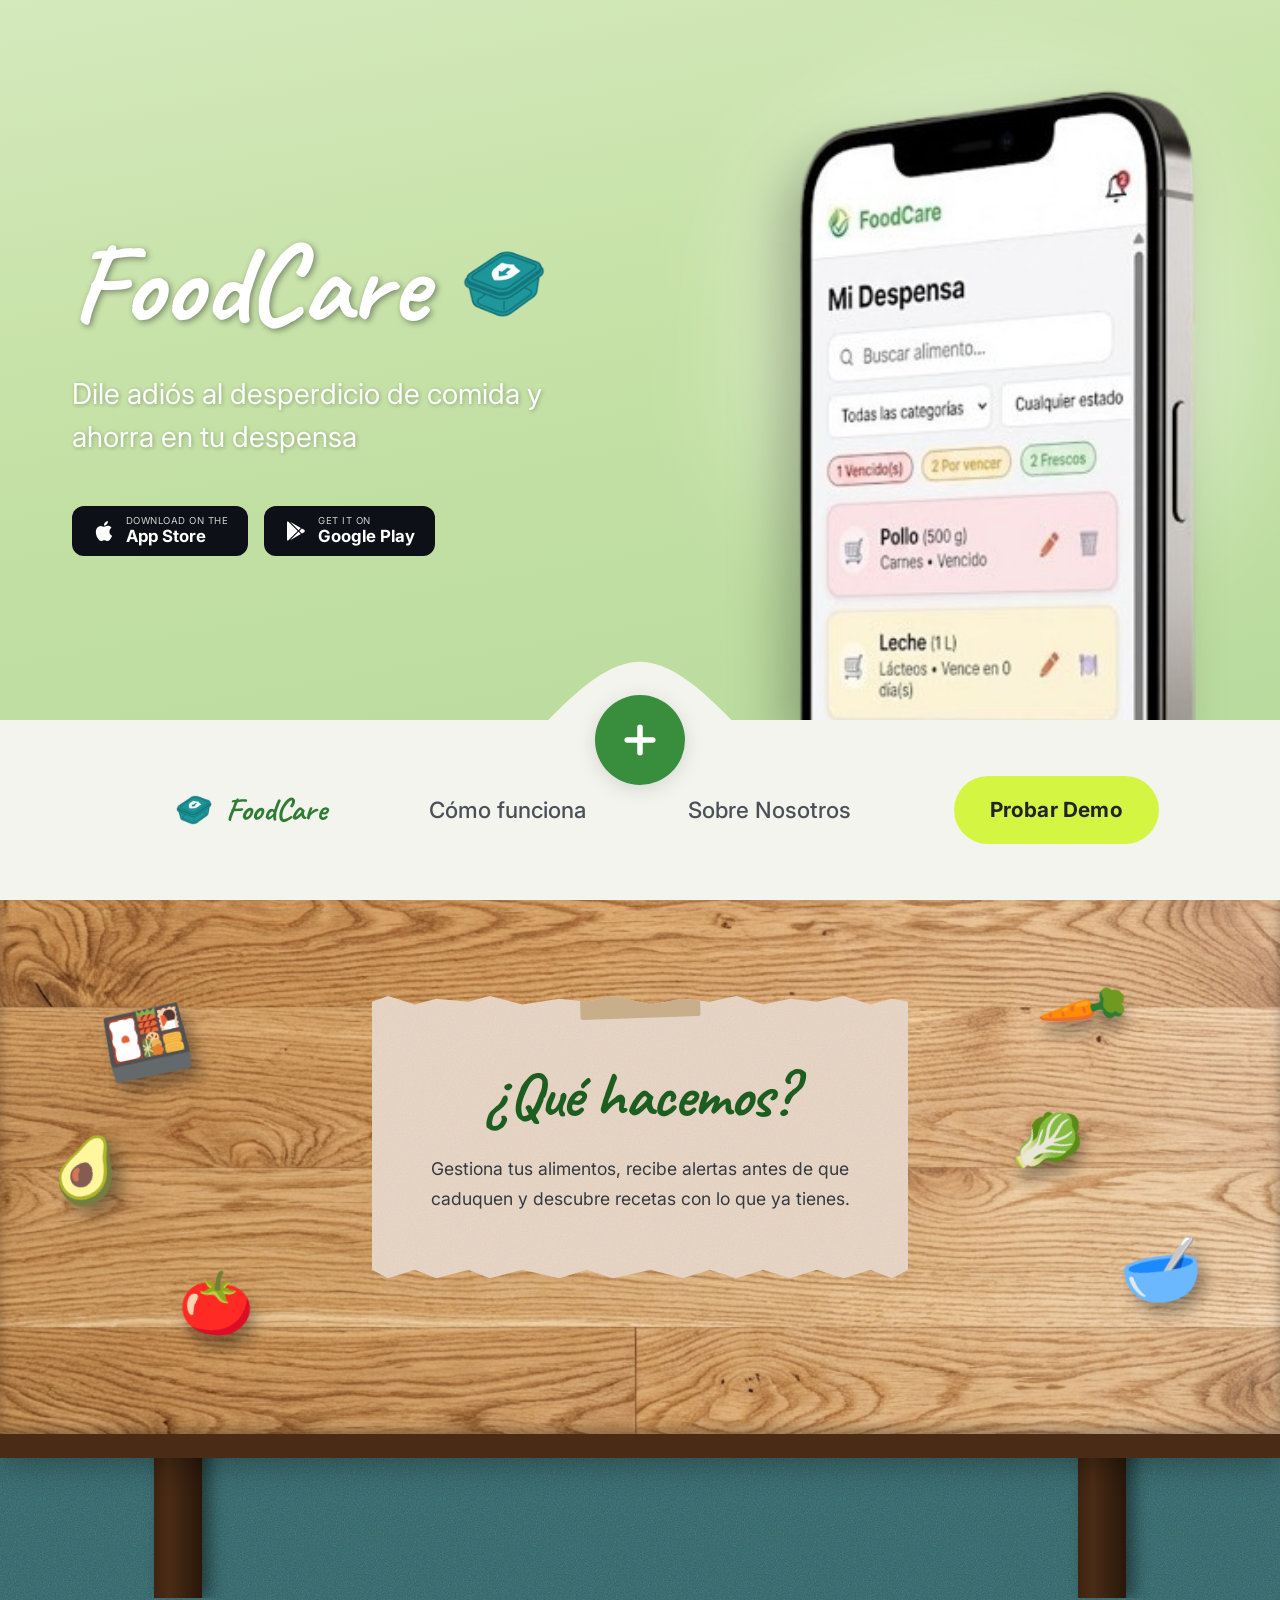
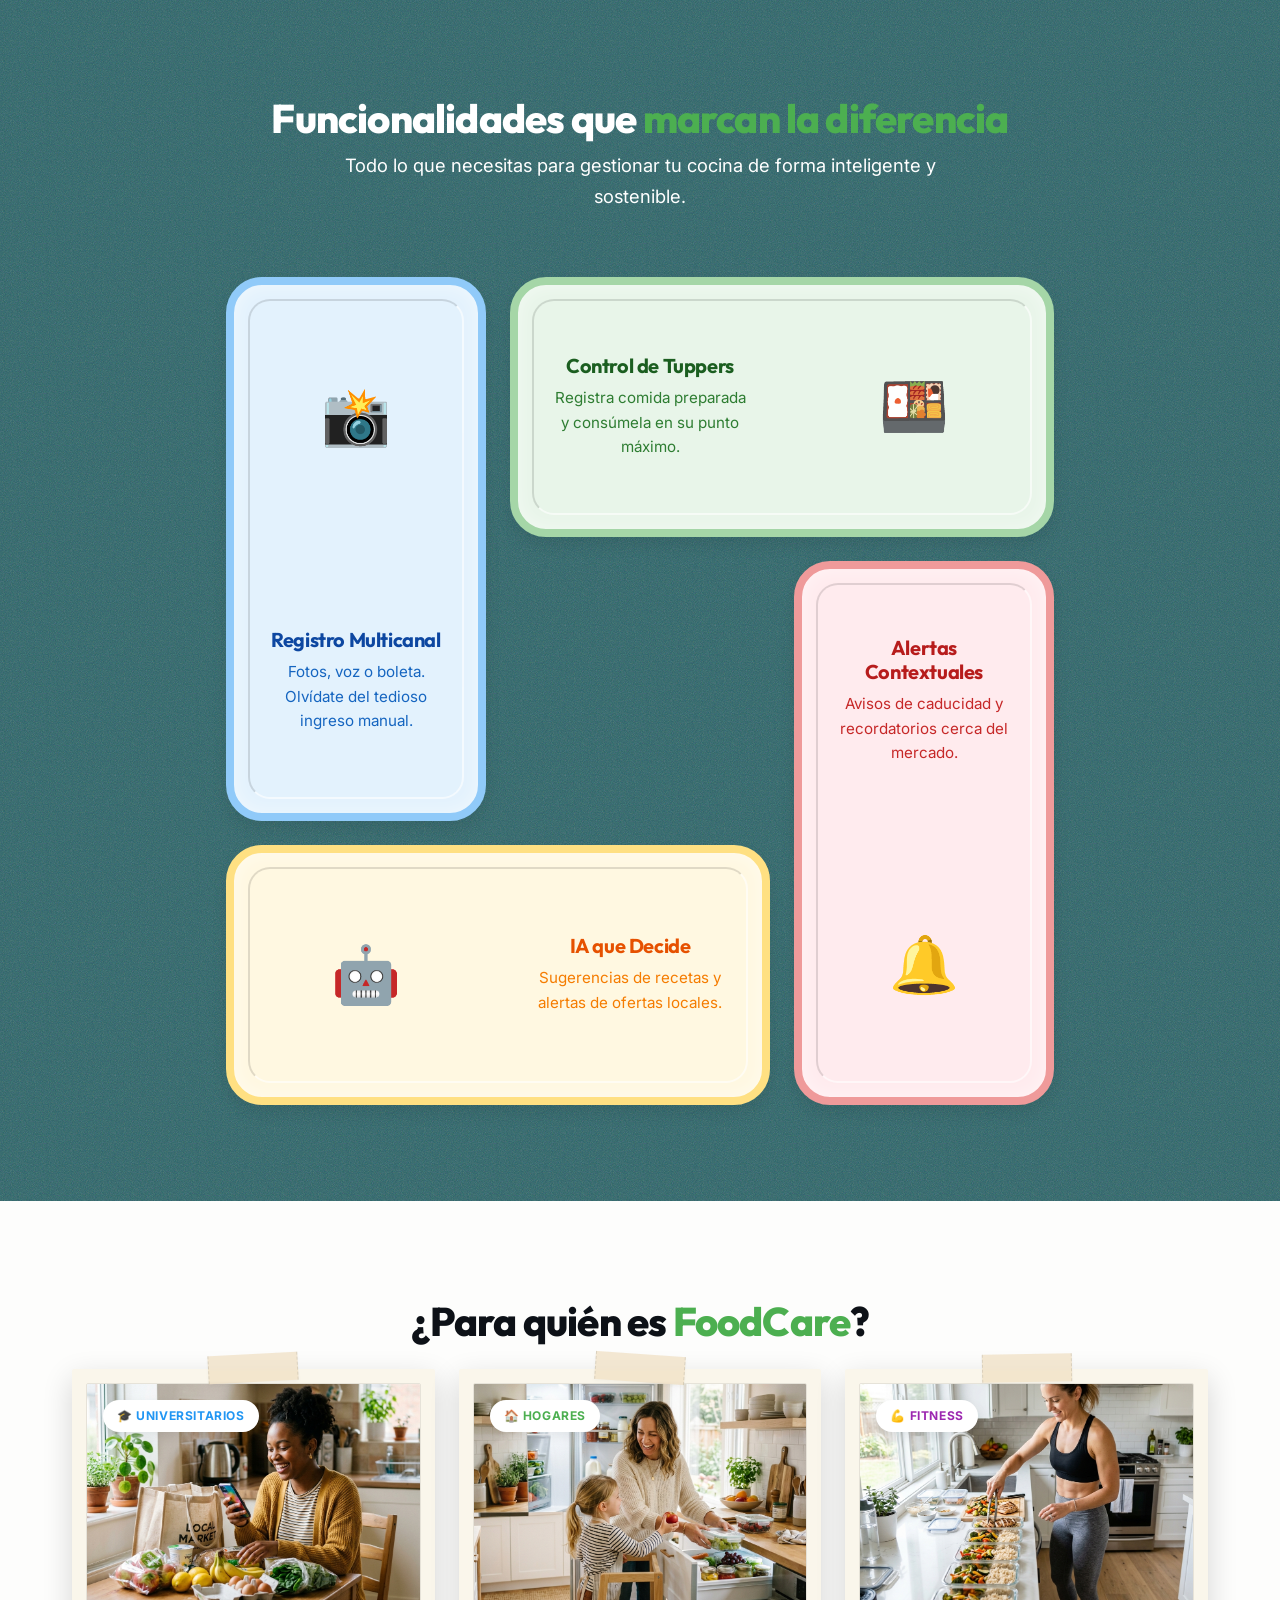
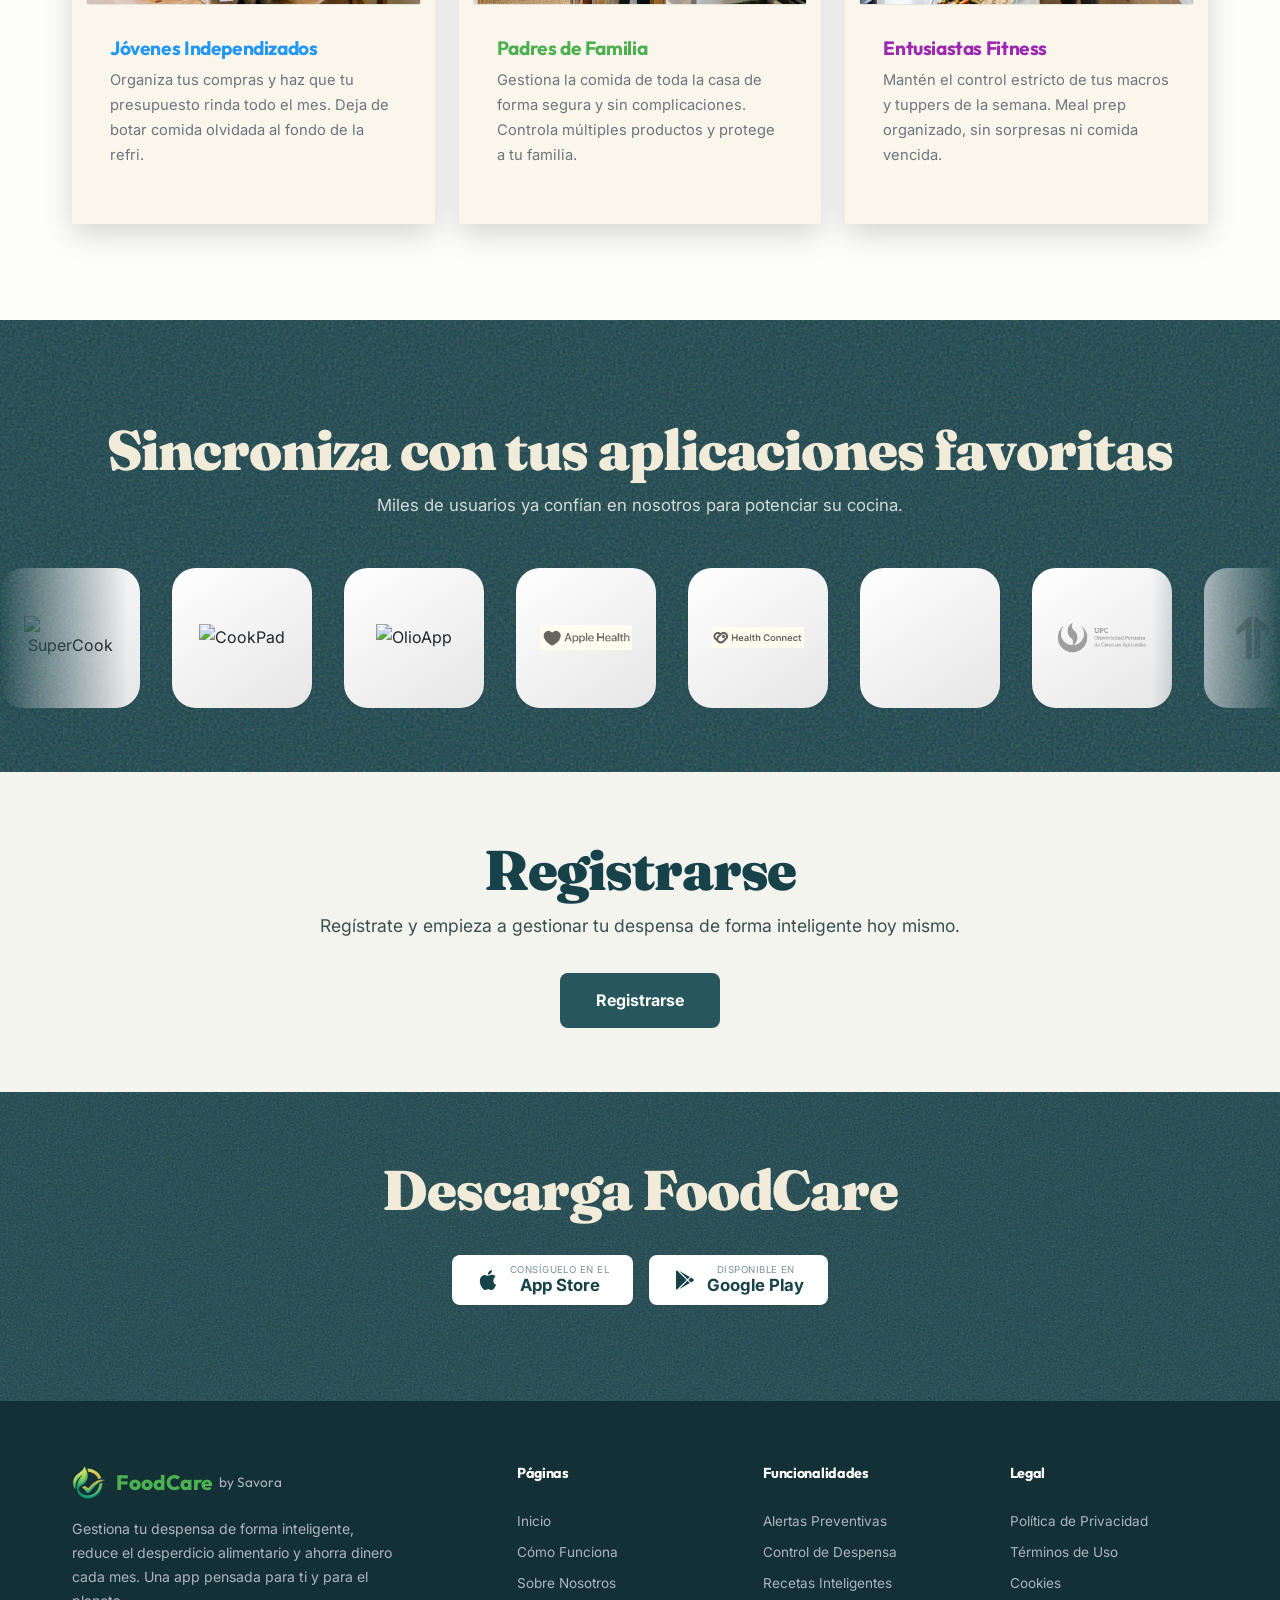
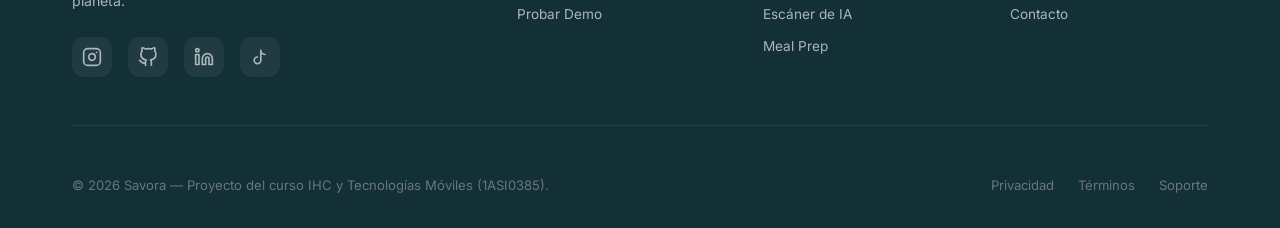
==== commit 7a380d7b: "style: rediseño y animación de tarjetas en sección de funcionalidades innovadoras" ====
--- a/index.html
+++ b/index.html
@@ -7,19 +7,123 @@
   <meta name="keywords" content="FoodCare, Savora, desperdicio comida, despensa inteligente, meal prep, recetas, alertas caducidad">
   <meta name="author" content="Savora">
   <title>FoodCare by Savora — Dile adiós al desperdicio de comida</title>
-  <link rel="stylesheet" href="assets/styles/styles.css">
+  <link rel="stylesheet" href="assets/css/main.css">
   <link rel="icon" type="image/x-icon" href="favicon.ico">
-  <link rel="icon" type="image/png" href="assets/images/foodcare_logo.png">
+  <link rel="icon" type="image/png" href="assets/img/brand/logo.png">
 </head>
 <body>
 
-  <div id="shared-hero-placeholder"></div>
-
-  <div id="shared-table-placeholder" data-page="index"></div>
-
-  <!-- ============================================
-       FEATURES — 6 Cards, 3-Column Grid (F-Pattern Scan)
-       ============================================ -->
+  <!-- Splash Hero -->
+  <section class="splash-hero" id="inicio">
+    <div class="splash-hero__content">
+      <div class="splash-hero__text">
+        <h1 class="splash-hero__title">
+          <span class="splash-hero__title-text">FoodCare</span>
+          <img src="favicon.ico" alt="FoodCare Logo" class="splash-hero__title-icon">
+        </h1>
+        <p class="splash-hero__subtitle">
+          Dile adiós al desperdicio de comida y ahorra en tu despensa
+        </p>
+        <div class="splash-hero__buttons">
+          <a href="#" class="store-badge" id="btn-appstore">
+            <svg class="store-badge__icon" viewBox="0 0 24 24" fill="currentColor"><path d="M18.71 19.5c-.83 1.24-1.71 2.45-3.05 2.47-1.34.03-1.77-.79-3.29-.79-1.53 0-2 .77-3.27.82-1.31.05-2.3-1.32-3.14-2.53C4.25 17 2.94 12.45 4.7 9.39c.87-1.52 2.43-2.48 4.12-2.51 1.28-.02 2.5.87 3.29.87.78 0 2.26-1.07 3.8-.91.65.03 2.47.26 3.64 1.98-.09.06-2.17 1.28-2.15 3.81.03 3.02 2.65 4.03 2.68 4.04-.03.07-.42 1.44-1.38 2.83M13 3.5c.73-.83 1.94-1.46 2.94-1.5.13 1.17-.34 2.35-1.04 3.19-.69.85-1.83 1.51-2.95 1.42-.15-1.15.41-2.35 1.05-3.11z"/></svg>
+            <div class="store-badge__text">
+              <span class="store-badge__label">Download on the</span>
+              <span class="store-badge__store">App Store</span>
+            </div>
+          </a>
+          <a href="#" class="store-badge" id="btn-googleplay">
+            <svg class="store-badge__icon" viewBox="0 0 24 24" fill="currentColor"><path d="M3,20.5V3.5C3,2.91 3.34,2.39 3.84,2.15L13.69,12L3.84,21.85C3.34,21.61 3,21.09 3,20.5M16.81,15.12L6.05,21.34L14.54,12.85L16.81,15.12M20.16,10.81C20.5,11.08 20.75,11.5 20.75,12C20.75,12.5 20.53,12.9 20.18,13.18L17.89,14.5L15.39,12L17.89,9.5L20.16,10.81M6.05,2.66L16.81,8.88L14.54,11.15L6.05,2.66Z"/></svg>
+            <div class="store-badge__text">
+              <span class="store-badge__label">GET IT ON</span>
+              <span class="store-badge__store">Google Play</span>
+            </div>
+          </a>
+        </div>
+      </div>
+      <div class="splash-hero__phone">
+        <img src="assets/img/hero/phone-cutoff.png" alt="FoodCare App en tu teléfono" class="splash-hero__phone-img">
+      </div>
+    </div>
+
+    <!-- Nav bar at the bottom of the hero -->
+    <div class="splash-hero__nav-container" id="splash-nav">
+      <nav class="site-nav" id="site-nav-inner">
+        <a href="index.html" class="site-nav__brand">
+          <img src="favicon.ico" alt="FoodCare" class="site-nav__logo-img">
+          <span class="site-nav__brand-text desktop-only">FoodCare</span>
+        </a>
+        <div class="site-nav__links">
+          <a href="como-funciona.html" class="site-nav__link"><span class="desktop-only">Cómo funciona</span><span class="mobile-only nav-two-lines">Cómo<br>funciona</span></a>
+          <a href="index.html" class="site-nav__plus-icon">
+            <svg viewBox="0 0 24 24" fill="none" stroke="currentColor" stroke-width="2.5" stroke-linecap="round">
+              <line x1="12" y1="5" x2="12" y2="19"/>
+              <line x1="5" y1="12" x2="19" y2="12"/>
+            </svg>
+          </a>
+          <a href="sobre-nosotros.html" class="site-nav__link"><span class="desktop-only">Sobre Nosotros</span><span class="mobile-only nav-two-lines">Sobre<br>nosotros</span></a>
+          <a href="demo.html" class="site-nav__link site-nav__link--cta">Probar Demo</a>
+        </div>
+        <button class="site-nav__mobile-toggle" id="mobile-toggle" aria-label="Menú">
+          <span></span><span></span><span></span>
+        </button>
+      </nav>
+    </div>
+  </section>
+
+  <!-- Fixed header (hidden initially, appears on scroll) -->
+  <header class="site-header" id="site-header">
+    <div class="container">
+      <nav class="site-nav">
+        <a href="index.html" class="site-nav__brand">
+          <img src="favicon.ico" alt="FoodCare" class="site-nav__logo-img">
+          <span class="site-nav__brand-text desktop-only">FoodCare</span>
+        </a>
+        <div class="site-nav__links">
+          <a href="como-funciona.html" class="site-nav__link"><span class="desktop-only">Cómo funciona</span><span class="mobile-only nav-two-lines">Cómo<br>funciona</span></a>
+          <a href="index.html" class="site-nav__plus-icon">
+            <svg viewBox="0 0 24 24" fill="none" stroke="currentColor" stroke-width="2.5" stroke-linecap="round">
+              <line x1="12" y1="5" x2="12" y2="19"/>
+              <line x1="5" y1="12" x2="19" y2="12"/>
+            </svg>
+          </a>
+          <a href="sobre-nosotros.html" class="site-nav__link"><span class="desktop-only">Sobre Nosotros</span><span class="mobile-only nav-two-lines">Sobre<br>nosotros</span></a>
+          <a href="demo.html" class="site-nav__link site-nav__link--cta">Probar Demo</a>
+        </div>
+        <button class="site-nav__mobile-toggle" id="mobile-toggle-header" aria-label="Menú">
+          <span></span><span></span><span></span>
+        </button>
+      </nav>
+    </div>
+  </header>
+
+  <!-- Qué hacemos — Mesa -->
+  <section class="que-hacemos" id="que-hacemos">
+    <div class="que-hacemos__bg-cream">
+      <div class="container">
+        <div class="table-item table-item--taper-1" aria-hidden="true">🍱</div>
+        <div class="table-item table-item--tomato" aria-hidden="true">🍅</div>
+        <div class="table-item table-item--avocado" aria-hidden="true">🥑</div>
+        <div class="table-item table-item--carrot" aria-hidden="true">🥕</div>
+        <div class="table-item table-item--taper-2" aria-hidden="true">🥣</div>
+        <div class="table-item table-item--lettuce" aria-hidden="true">🥬</div>
+
+        <div class="que-hacemos__card">
+          <div class="que-hacemos__tape"></div>
+          <h2 class="que-hacemos__title">¿Qué hacemos?</h2>
+          <p class="que-hacemos__text">
+            Gestiona tus alimentos, recibe alertas antes de que caduquen y descubre recetas con lo que ya tienes.
+          </p>
+        </div>
+      </div>
+    </div>
+    <div class="que-hacemos__bg-teal">
+      <div class="que-hacemos__leg que-hacemos__leg--left"></div>
+      <div class="que-hacemos__leg que-hacemos__leg--right"></div>
+    </div>
+  </section>
+
+  <!-- Features -->
   <section class="features section-padding" id="beneficios">
     <div class="container">
       <h2 class="section-title reveal">Funcionalidades que <span class="highlight">marcan la diferencia</span></h2>
@@ -27,75 +131,19 @@
         Todo lo que necesitas para gestionar tu cocina de forma inteligente y sostenible.
       </p>
 
-      <div class="features-grid">
-        <!-- Feature 1: Alertas Preventivas -->
-        <div class="feature-card reveal">
-          <div class="feature-icon">🔔</div>
-          <h3>Alertas Preventivas</h3>
-          <p>Recibe notificaciones anticipadas antes de que la comida se eche a perder. Configura el tiempo de alerta según tus preferencias y nunca más dejes caducar un alimento.</p>
-          <span class="feature-tag tag-popular">⭐ Popular</span>
-        </div>
-
-        <!-- Feature 2: Control Visual de tu Despensa -->
-        <div class="feature-card reveal reveal-delay-1">
-          <div class="feature-icon">🚦</div>
-          <h3>Control Visual de tu Despensa</h3>
-          <p>Sistema de semáforo intuitivo para saber qué consumir primero de un vistazo. Verde, ámbar o rojo: prioriza sin complicaciones.</p>
-          <div class="semaforo">
-            <div class="semaforo-dot green" title="Fresco"></div>
-            <div class="semaforo-dot amber" title="Consumir pronto"></div>
-            <div class="semaforo-dot red" title="Urgente"></div>
-          </div>
-        </div>
-
-        <!-- Feature 3: Recetas Inteligentes -->
-        <div class="feature-card reveal reveal-delay-2">
-          <div class="feature-icon">🍽️</div>
-          <h3>Recetas Inteligentes</h3>
-          <p>Sugerencias automáticas de recetas para usar los ingredientes próximos a vencer. Cocina delicioso, reduce el desperdicio y ahorra dinero al mismo tiempo.</p>
-        </div>
-
-        <!-- Feature 4: Gestión de Meal Prep -->
-        <div class="feature-card reveal reveal-delay-3">
-          <div class="feature-icon">📦</div>
-          <h3>Gestión de Meal Prep</h3>
-          <p>Etiqueta digitalmente tus tuppers preparados y haz seguimiento de su duración. Controla tus macros, fechas y porciones con alertas personalizadas para cada recipiente.</p>
-          <span class="feature-tag tag-popular">🔥 Esencial</span>
-        </div>
-
-        <!-- Feature 5: Escáner de IA (NEW) -->
-        <div class="feature-card reveal reveal-delay-4">
-          <div class="feature-icon">📱</div>
-          <h3>Escáner de IA</h3>
-          <p>Agrega productos a tu despensa al instante escaneando códigos de barras o tickets de compra. Nuestra inteligencia artificial reconoce automáticamente cada artículo y registra su fecha de caducidad.</p>
-          <span class="feature-tag tag-new">✨ Nuevo</span>
-        </div>
-
-        <!-- Feature 6: Seguimiento de Impacto (NEW) -->
-        <div class="feature-card reveal reveal-delay-5">
-          <div class="feature-icon">🌱</div>
-          <h3>Seguimiento de Impacto</h3>
-          <p>Visualiza tu contribución ambiental en tiempo real. Conoce cuántos kilos de CO₂ has evitado, cuántos alimentos has salvado y tu huella positiva acumulada.</p>
-          <span class="feature-tag tag-new">🌍 Eco</span>
-        </div>
-      </div>
-    </div>
-  </section>
-
-
-
-  <!-- ============================================
-       PARA QUIÉN ES — Segmentos con colores diferenciadores
-       ============================================ -->
+      <div id="features-pinwheel-container" class="features-pinwheel"></div>
+    </div>
+  </section>
+
+  <!-- Audiencia -->
   <section class="audience section-padding" id="para-quien">
     <div class="container">
       <h2 class="section-title reveal">¿Para quién es <span class="highlight">FoodCare</span>?</h2>
 
       <div class="audience-grid">
-        <!-- Card 1: Jóvenes — AZUL -->
         <div class="audience-card segment-blue reveal">
           <div class="audience-img-wrapper">
-            <img src="assets/images/segment_students.png" alt="Joven organizando su despensa con FoodCare" class="audience-img" loading="lazy">
+            <img src="assets/img/segments/students.png" alt="Joven organizando su despensa con FoodCare" class="audience-img" loading="lazy">
             <span class="audience-tag">🎓 Universitarios</span>
           </div>
           <div class="audience-body">
@@ -104,10 +152,9 @@
           </div>
         </div>
 
-        <!-- Card 2: Padres de Familia — VERDE -->
         <div class="audience-card segment-green reveal reveal-delay-1">
           <div class="audience-img-wrapper">
-            <img src="assets/images/segment_family.png" alt="Familia gestionando su cocina con FoodCare" class="audience-img" loading="lazy">
+            <img src="assets/img/segments/family.png" alt="Familia gestionando su cocina con FoodCare" class="audience-img" loading="lazy">
             <span class="audience-tag">🏠 Hogares</span>
           </div>
           <div class="audience-body">
@@ -116,10 +163,9 @@
           </div>
         </div>
 
-        <!-- Card 3: Fitness — MORADO -->
         <div class="audience-card segment-purple reveal reveal-delay-2">
           <div class="audience-img-wrapper">
-            <img src="assets/images/segment_fitness.png" alt="Atleta preparando meal prep con FoodCare" class="audience-img" loading="lazy">
+            <img src="assets/img/segments/fitness.png" alt="Atleta preparando meal prep con FoodCare" class="audience-img" loading="lazy">
             <span class="audience-tag">💪 Fitness</span>
           </div>
           <div class="audience-body">
@@ -131,11 +177,7 @@
     </div>
   </section>
 
-  <!-- ============================================
-       PRE-FOOTER SECTIONS
-       ============================================ -->
-  
-  <!-- Apps Marquee -->
+  <!-- Marquee de partners -->
   <section class="apps-marquee pre-footer-noise" id="integraciones">
     <div class="container">
       <h2 class="pre-footer-title">Sincroniza con tus aplicaciones favoritas</h2>
@@ -143,37 +185,35 @@
     </div>
     <div class="marquee-wrapper">
       <div class="marquee-container">
-        <!-- Primer bloque de logos -->
         <div class="marquee-track">
-          <div class="logo-box"><img src="assets/images/partners-logos/supercook.png" alt="SuperCook" title="SuperCook"></div>
-          <div class="logo-box"><img src="assets/images/partners-logos/cookpad.png" alt="CookPad" title="CookPad"></div>
-          <div class="logo-box"><img src="assets/images/partners-logos/olioapp.png" alt="OlioApp" title="OlioApp"></div>
-          <div class="logo-box"><img src="assets/images/partners-logos/apple-health.png" alt="Apple Health" title="Apple Health"></div>
-          <div class="logo-box"><img src="assets/images/partners-logos/health-connect.png" alt="Health Connect" title="Health Connect"></div>
-          <div class="logo-box"><img src="assets/images/partners-logos/laureate.png" alt="Laureate" title="Laureate"></div>
-          <div class="logo-box"><img src="assets/images/partners-logos/upc.png" alt="UPC" title="UPC"></div>
-          <div class="logo-box"><img src="assets/images/partners-logos/upn.png" alt="UPN" title="UPN"></div>
-          <div class="logo-box"><img src="assets/images/partners-logos/cibertec.png" alt="Cibertec" title="Cibertec"></div>
-          <div class="logo-box"><img src="assets/images/partners-logos/bcp.png" alt="BCP" title="BCP"></div>
-          <div class="logo-box"><img src="assets/images/partners-logos/bbva.png" alt="BBVA" title="BBVA"></div>
-          <div class="logo-box"><img src="assets/images/partners-logos/interbank.png" alt="Interbank" title="Interbank"></div>
-          <div class="logo-box"><img src="assets/images/partners-logos/pagoefectivo.png" alt="PagoEfectivo" title="PagoEfectivo"></div>
-        </div>
-        <!-- Segundo bloque -->
+          <div class="logo-box"><img src="assets/img/partners/supercook.png" alt="SuperCook" title="SuperCook"></div>
+          <div class="logo-box"><img src="assets/img/partners/cookpad.png" alt="CookPad" title="CookPad"></div>
+          <div class="logo-box"><img src="assets/img/partners/olioapp.png" alt="OlioApp" title="OlioApp"></div>
+          <div class="logo-box"><img src="assets/img/partners/apple-health.png" alt="Apple Health" title="Apple Health"></div>
+          <div class="logo-box"><img src="assets/img/partners/health-connect.png" alt="Health Connect" title="Health Connect"></div>
+          <div class="logo-box"><img src="assets/img/partners/laureate.png" alt="Laureate" title="Laureate"></div>
+          <div class="logo-box"><img src="assets/img/partners/upc.png" alt="UPC" title="UPC"></div>
+          <div class="logo-box"><img src="assets/img/partners/upn.png" alt="UPN" title="UPN"></div>
+          <div class="logo-box"><img src="assets/img/partners/cibertec.png" alt="Cibertec" title="Cibertec"></div>
+          <div class="logo-box"><img src="assets/img/partners/bcp.png" alt="BCP" title="BCP"></div>
+          <div class="logo-box"><img src="assets/img/partners/bbva.png" alt="BBVA" title="BBVA"></div>
+          <div class="logo-box"><img src="assets/img/partners/interbank.png" alt="Interbank" title="Interbank"></div>
+          <div class="logo-box"><img src="assets/img/partners/pagoefectivo.png" alt="PagoEfectivo" title="PagoEfectivo"></div>
+        </div>
         <div class="marquee-track">
-          <div class="logo-box"><img src="assets/images/partners-logos/supercook.png" alt="SuperCook" title="SuperCook"></div>
-          <div class="logo-box"><img src="assets/images/partners-logos/cookpad.png" alt="CookPad" title="CookPad"></div>
-          <div class="logo-box"><img src="assets/images/partners-logos/olioapp.png" alt="OlioApp" title="OlioApp"></div>
-          <div class="logo-box"><img src="assets/images/partners-logos/apple-health.png" alt="Apple Health" title="Apple Health"></div>
-          <div class="logo-box"><img src="assets/images/partners-logos/health-connect.png" alt="Health Connect" title="Health Connect"></div>
-          <div class="logo-box"><img src="assets/images/partners-logos/laureate.png" alt="Laureate" title="Laureate"></div>
-          <div class="logo-box"><img src="assets/images/partners-logos/upc.png" alt="UPC" title="UPC"></div>
-          <div class="logo-box"><img src="assets/images/partners-logos/upn.png" alt="UPN" title="UPN"></div>
-          <div class="logo-box"><img src="assets/images/partners-logos/cibertec.png" alt="Cibertec" title="Cibertec"></div>
-          <div class="logo-box"><img src="assets/images/partners-logos/bcp.png" alt="BCP" title="BCP"></div>
-          <div class="logo-box"><img src="assets/images/partners-logos/bbva.png" alt="BBVA" title="BBVA"></div>
-          <div class="logo-box"><img src="assets/images/partners-logos/interbank.png" alt="Interbank" title="Interbank"></div>
-          <div class="logo-box"><img src="assets/images/partners-logos/pagoefectivo.png" alt="PagoEfectivo" title="PagoEfectivo"></div>
+          <div class="logo-box"><img src="assets/img/partners/supercook.png" alt="SuperCook" title="SuperCook"></div>
+          <div class="logo-box"><img src="assets/img/partners/cookpad.png" alt="CookPad" title="CookPad"></div>
+          <div class="logo-box"><img src="assets/img/partners/olioapp.png" alt="OlioApp" title="OlioApp"></div>
+          <div class="logo-box"><img src="assets/img/partners/apple-health.png" alt="Apple Health" title="Apple Health"></div>
+          <div class="logo-box"><img src="assets/img/partners/health-connect.png" alt="Health Connect" title="Health Connect"></div>
+          <div class="logo-box"><img src="assets/img/partners/laureate.png" alt="Laureate" title="Laureate"></div>
+          <div class="logo-box"><img src="assets/img/partners/upc.png" alt="UPC" title="UPC"></div>
+          <div class="logo-box"><img src="assets/img/partners/upn.png" alt="UPN" title="UPN"></div>
+          <div class="logo-box"><img src="assets/img/partners/cibertec.png" alt="Cibertec" title="Cibertec"></div>
+          <div class="logo-box"><img src="assets/img/partners/bcp.png" alt="BCP" title="BCP"></div>
+          <div class="logo-box"><img src="assets/img/partners/bbva.png" alt="BBVA" title="BBVA"></div>
+          <div class="logo-box"><img src="assets/img/partners/interbank.png" alt="Interbank" title="Interbank"></div>
+          <div class="logo-box"><img src="assets/img/partners/pagoefectivo.png" alt="PagoEfectivo" title="PagoEfectivo"></div>
         </div>
       </div>
     </div>
@@ -188,7 +228,7 @@
     </div>
   </section>
 
-  <!-- Descarga FoodCare -->
+  <!-- Descarga -->
   <section class="download-section pre-footer-noise">
     <div class="container">
       <h2 class="pre-footer-title">Descarga FoodCare</h2>
@@ -211,17 +251,14 @@
     </div>
   </section>
 
-  <!-- ============================================
-       FOOTER
-       ============================================ -->
+  <!-- Footer -->
   <footer class="footer" id="footer">
     <div class="container">
       <div class="footer-grid">
-        <!-- Brand -->
         <div class="footer-brand">
           <a href="index.html" class="logo">
             <div class="logo-icon">
-              <img src="assets/images/foodcare_logo.png" alt="FoodCare Logo">
+              <img src="assets/img/brand/logo.png" alt="FoodCare Logo">
             </div>
             FoodCare <span>by Savora</span>
           </a>
@@ -231,7 +268,7 @@
               <svg xmlns="http://www.w3.org/2000/svg" width="20" height="20" viewBox="0 0 24 24" fill="none" stroke="currentColor" stroke-width="2" stroke-linecap="round" stroke-linejoin="round"><rect x="2" y="2" width="20" height="20" rx="5" ry="5"></rect><path d="M16 11.37A4 4 0 1 1 12.63 8 4 4 0 0 1 16 11.37z"></path><line x1="17.5" y1="6.5" x2="17.51" y2="6.5"></line></svg>
             </a>
             <a href="https://github.com/YhoCZ/FoodCare" target="_blank" rel="noopener noreferrer" class="social-link" aria-label="GitHub" title="GitHub">
-              <svg xmlns="http://www.w3.org/2000/svg" width="20" height="20" viewBox="0 0 24 24" fill="none" stroke="currentColor" stroke-width="2" stroke-linecap="round" stroke-linejoin="round"><path d="M22 4s-.7 2.1-2 3.4c1.6 10-9.4 17.3-18 11.6 2.2.1 4.4-.6 6-2C3 15.5.5 9.6 3 5c2.2 2.6 5.6 4.1 9 4-.9-4.2 4-6.6 7-3.8 1.1 0 3-1.2 3-1.2z"></path></svg>
+              <svg xmlns="http://www.w3.org/2000/svg" width="20" height="20" viewBox="0 0 24 24" fill="none" stroke="currentColor" stroke-width="2" stroke-linecap="round" stroke-linejoin="round"><path d="M9 19c-5 1.5-5-2.5-7-3m14 6v-3.87a3.37 3.37 0 0 0-.94-2.61c3.14-.35 6.44-1.54 6.44-7A5.44 5.44 0 0 0 20 4.77 5.07 5.07 0 0 0 19.91 1S18.73.65 16 2.48a13.38 13.38 0 0 0-7 0C6.27.65 5.09 1 5.09 1A5.07 5.07 0 0 0 5 4.77a5.44 5.44 0 0 0-1.5 3.78c0 5.42 3.3 6.61 6.44 7A3.37 3.37 0 0 0 9 18.13V22"></path></svg>
             </a>
             <a href="https://www.linkedin.com/in/yhoshuacz" target="_blank" rel="noopener noreferrer" class="social-link" aria-label="LinkedIn" title="LinkedIn">
               <svg xmlns="http://www.w3.org/2000/svg" width="20" height="20" viewBox="0 0 24 24" fill="none" stroke="currentColor" stroke-width="2" stroke-linecap="round" stroke-linejoin="round"><path d="M16 8a6 6 0 0 1 6 6v7h-4v-7a2 2 0 0 0-2-2 2 2 0 0 0-2 2v7h-4v-7a6 6 0 0 1 6-6z"></path><rect x="2" y="9" width="4" height="12"></rect><circle cx="4" cy="4" r="2"></circle></svg>
@@ -242,7 +279,6 @@
           </div>
         </div>
 
-        <!-- Pages -->
         <div class="footer-column">
           <h4>Páginas</h4>
           <a href="index.html">Inicio</a>
@@ -251,7 +287,6 @@
           <a href="demo.html">Probar Demo</a>
         </div>
 
-        <!-- Features -->
         <div class="footer-column">
           <h4>Funcionalidades</h4>
           <a href="#beneficios">Alertas Preventivas</a>
@@ -261,7 +296,6 @@
           <a href="#beneficios">Meal Prep</a>
         </div>
 
-        <!-- Legal -->
         <div class="footer-column">
           <h4>Legal</h4>
           <a href="#">Política de Privacidad</a>
@@ -282,7 +316,9 @@
     </div>
   </footer>
 
-  <script src="assets/scripts/components.js"></script>
-  <script src="assets/scripts/script.js"></script>
+  <script src="assets/js/header-scroll.js"></script>
+  <script src="assets/js/tupper-rombo.js"></script>
+  <script src="assets/js/scroll-reveal.js"></script>
+  <script src="assets/js/smooth-scroll.js"></script>
 </body>
 </html>
--- a/assets/css/main.css
+++ b/assets/css/main.css
@@ -0,0 +1,56 @@
+@import 'base/google-fonts.css';
+@import 'base/css-custom-properties.css';
+@import 'base/reset-base.css';
+@import 'blocks/12.css';
+@import 'base/buttons.css';
+@import 'blocks/site-navigation.css';
+@import 'blocks/ensure-the-floating-header-items-are-compact-and-responsive.css';
+@import 'blocks/on-index-html-the-header-is-hidden-until-scroll.css';
+@import 'blocks/global-navigation-display-states.css';
+@import 'blocks/splash-hero.css';
+@import 'blocks/store-badges-app-store-google-play-.css';
+@import 'blocks/phone-mockup-in-hero.css';
+@import 'blocks/glow-effect-behind-the-phone.css';
+@import 'blocks/nav-container-at-bottom-of-hero.css';
+@import 'blocks/1-brand-right.css';
+@import 'blocks/2-c-mo-funciona-right.css';
+@import 'blocks/3-sobre-nosotros-left.css';
+@import 'blocks/4-probar-demo-cta-left.css';
+@import 'base/enormous-floating-button-in-the-splash-nav.css';
+@import 'blocks/hide-splash-nav-when-header-takes-over.css';
+@import 'blocks/page-hero.css';
+@import 'blocks/-qu-hacemos-.css';
+@import 'blocks/table-food-and-tupperware-decorations.css';
+@import 'blocks/floating-animation-on-hover.css';
+@import 'blocks/add-noise-texture-to-paper-card.css';
+@import 'blocks/impact-metrics-cheaf-style-.css';
+@import 'blocks/apps-marquee.css';
+@import 'blocks/pre.css';
+@import 'blocks/redise-o-de-apps-marquee.css';
+@import 'blocks/registrarse-section.css';
+@import 'blocks/download-section.css';
+@import 'blocks/carousel-showcase.css';
+@import 'blocks/steps-section.css';
+@import 'blocks/product-video.css';
+@import 'blocks/elegant-video-placeholder.css';
+@import 'blocks/tupper-rombo.css';
+@import 'blocks/tupper-rombo-noise.css';
+@import 'blocks/semaforo-visual.css';
+@import 'blocks/feature-tag.css';
+@import 'blocks/impact-metrics-section.css';
+@import 'blocks/subscription-plans.css';
+@import 'blocks/audience-para-qui-n-es.css';
+@import 'blocks/translucent-masking-tape-holding-each-clipping.css';
+@import 'blocks/natural-rotation-to-simulate-hand.css';
+@import 'blocks/testimonials.css';
+@import 'blocks/open-state-for-the-flap.css';
+@import 'blocks/subtle-line-to-distinguish-envelope-front-flaps.css';
+@import 'blocks/note-stack-positioning.css';
+@import 'blocks/animation-class-when-clicked-pulled-out.css';
+@import 'blocks/team-section.css';
+@import 'blocks/team-video-placeholder.css';
+@import 'blocks/team-video-placeholder-styling.css';
+@import 'blocks/footer.css';
+@import 'blocks/animations-scroll-reveal-.css';
+@import 'blocks/responsive.css';
+@import 'blocks/feature-showcase-explora-la-app-.css';
